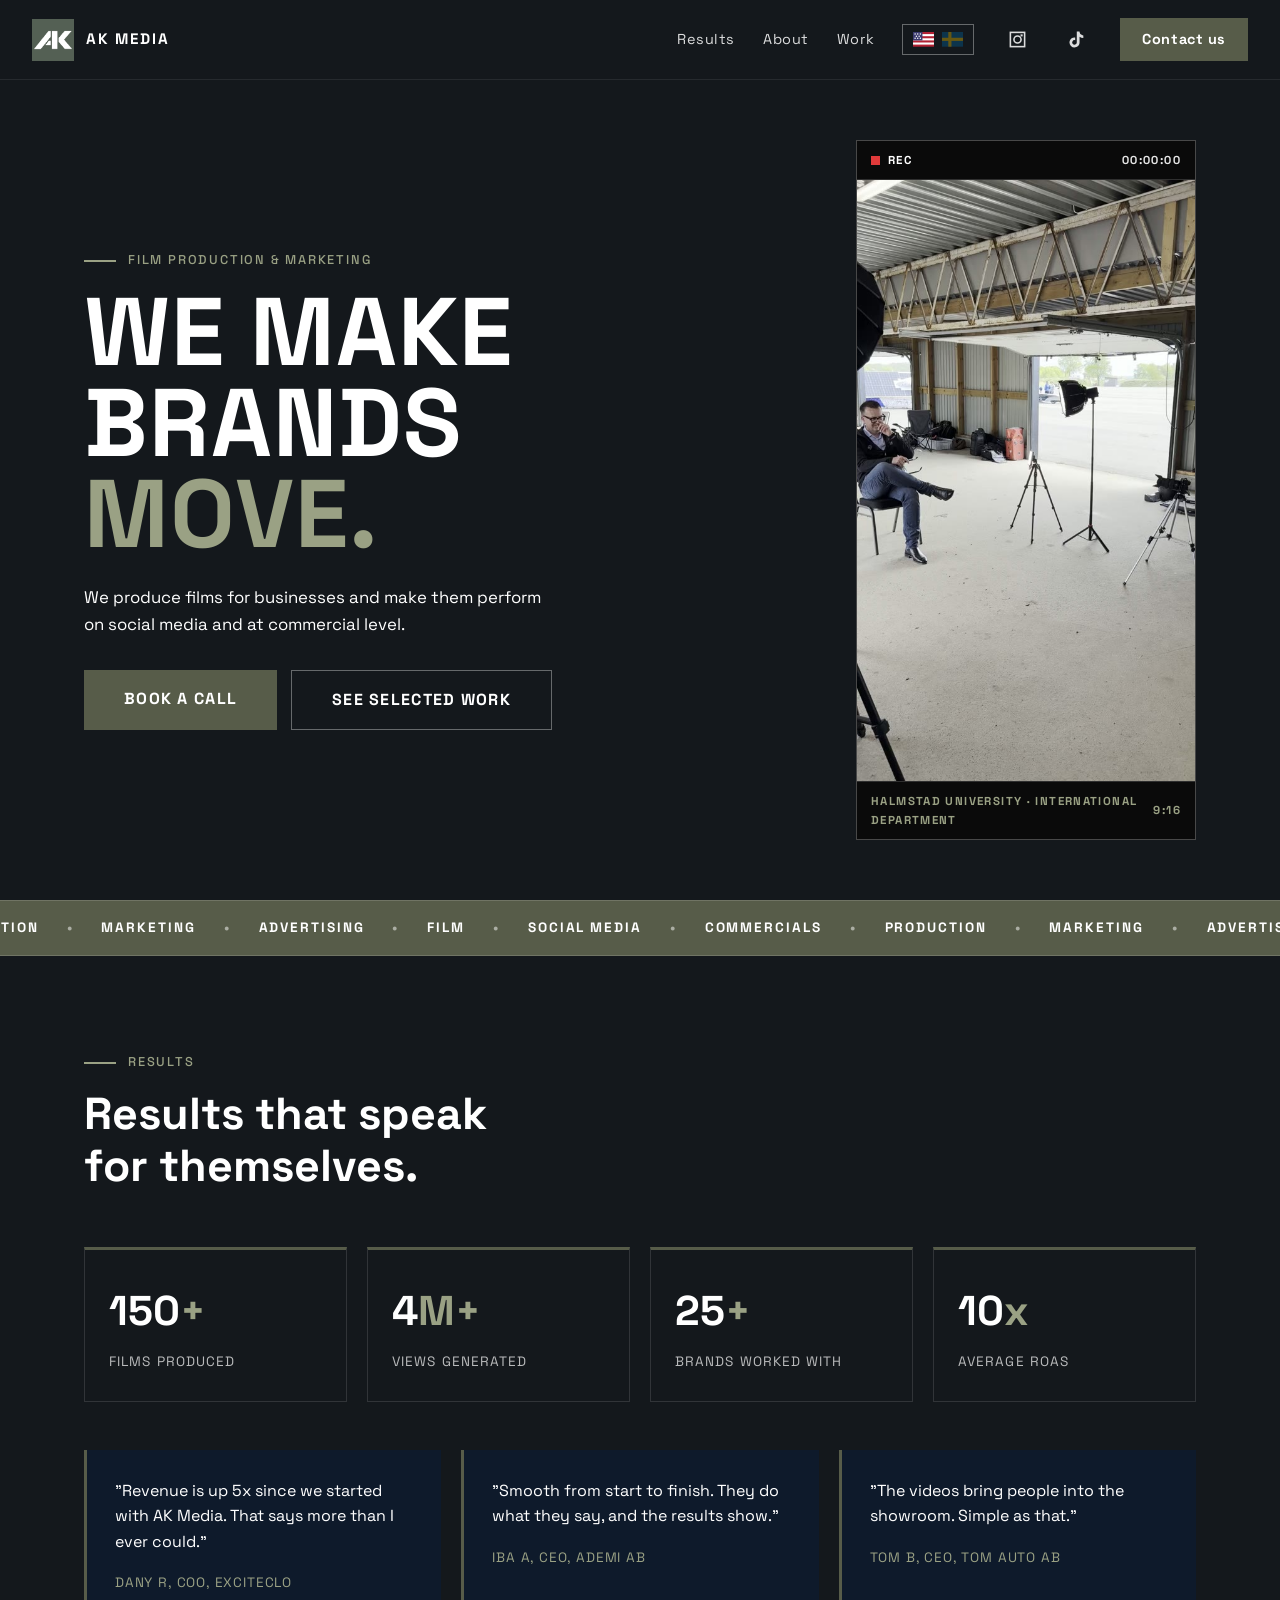
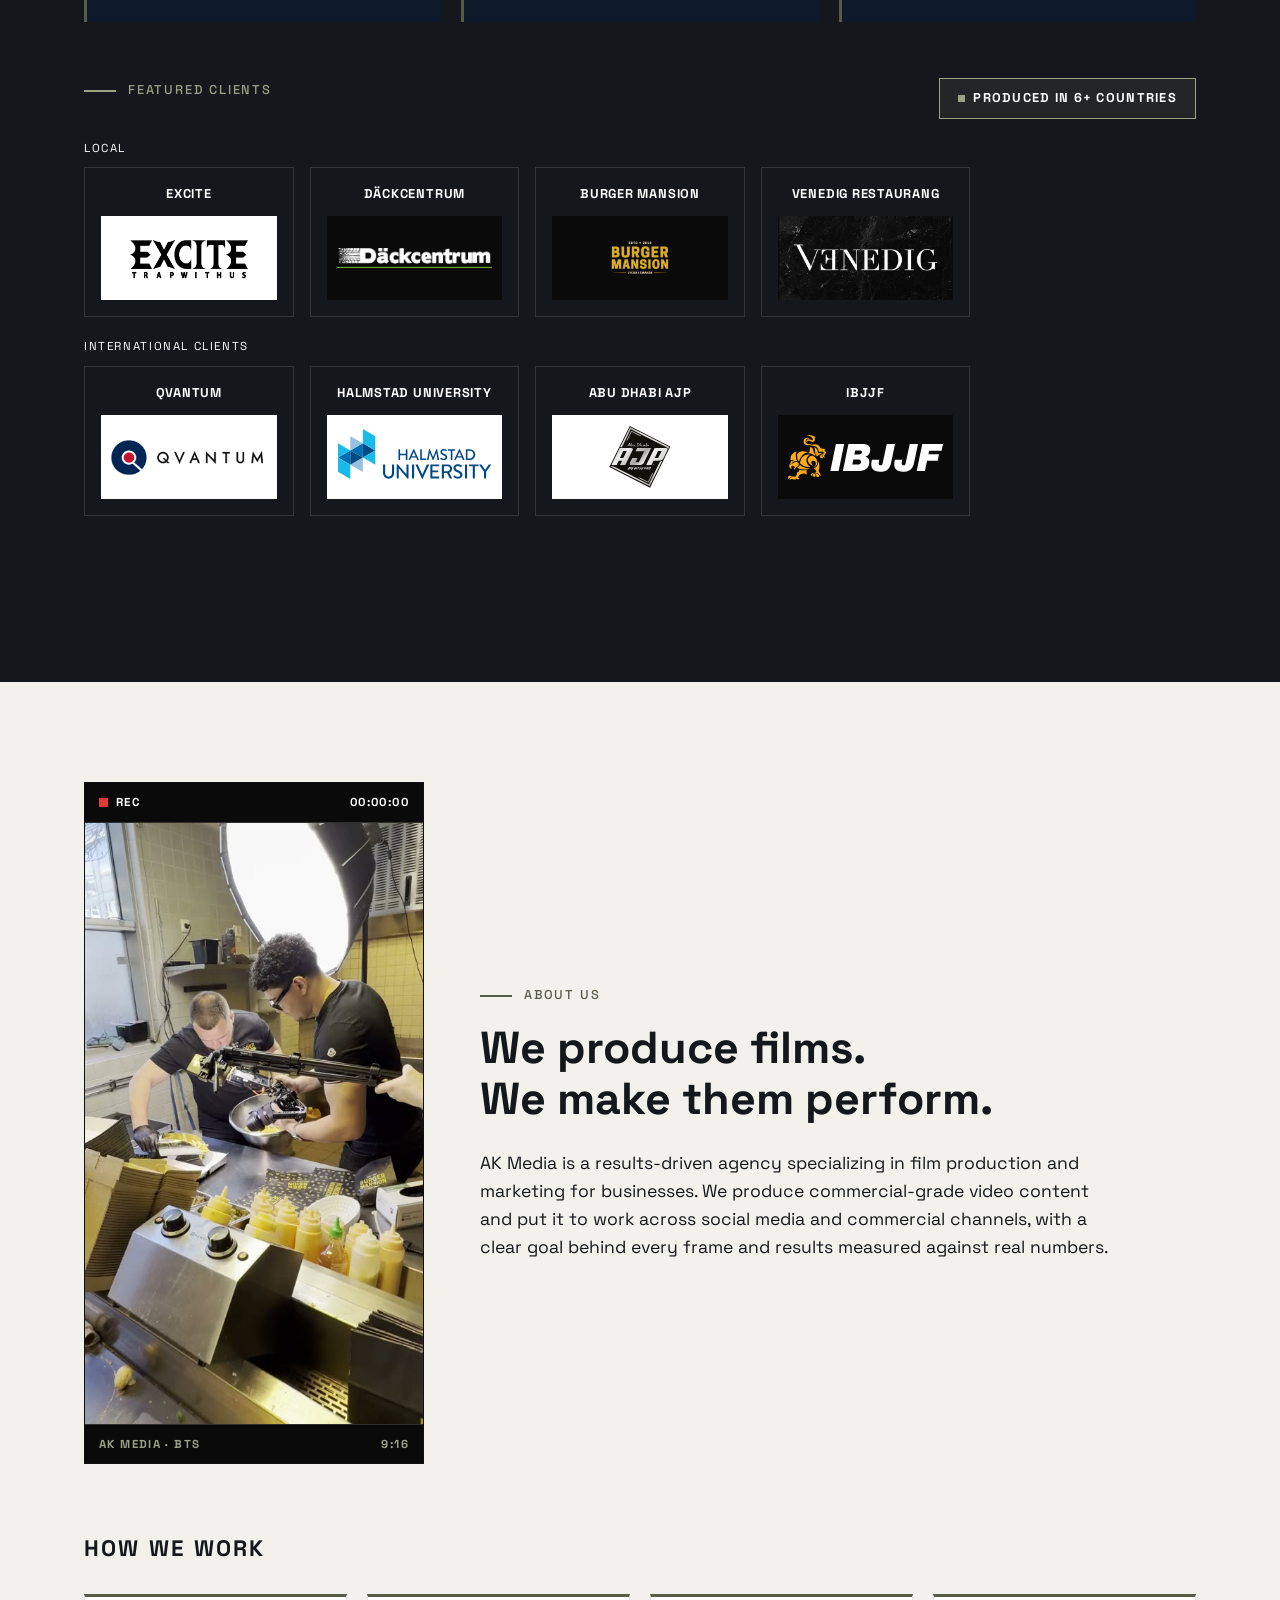
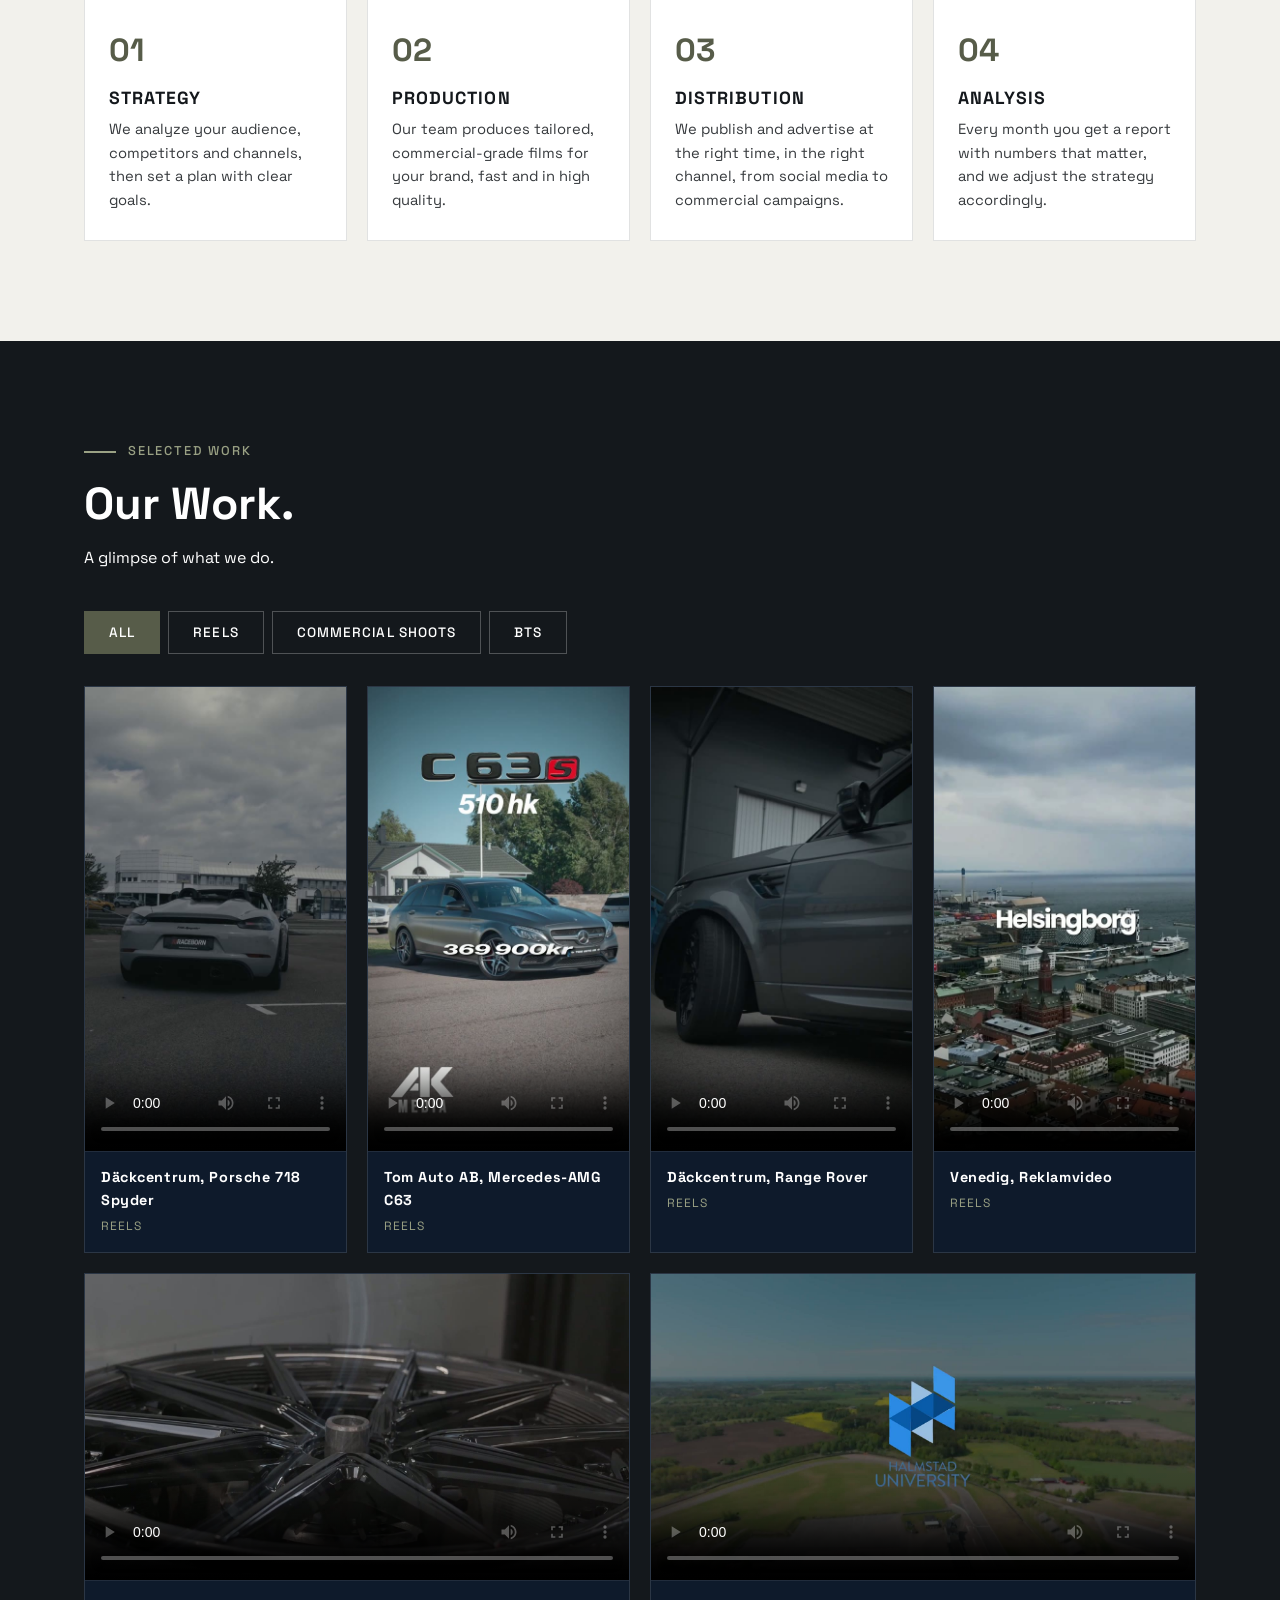
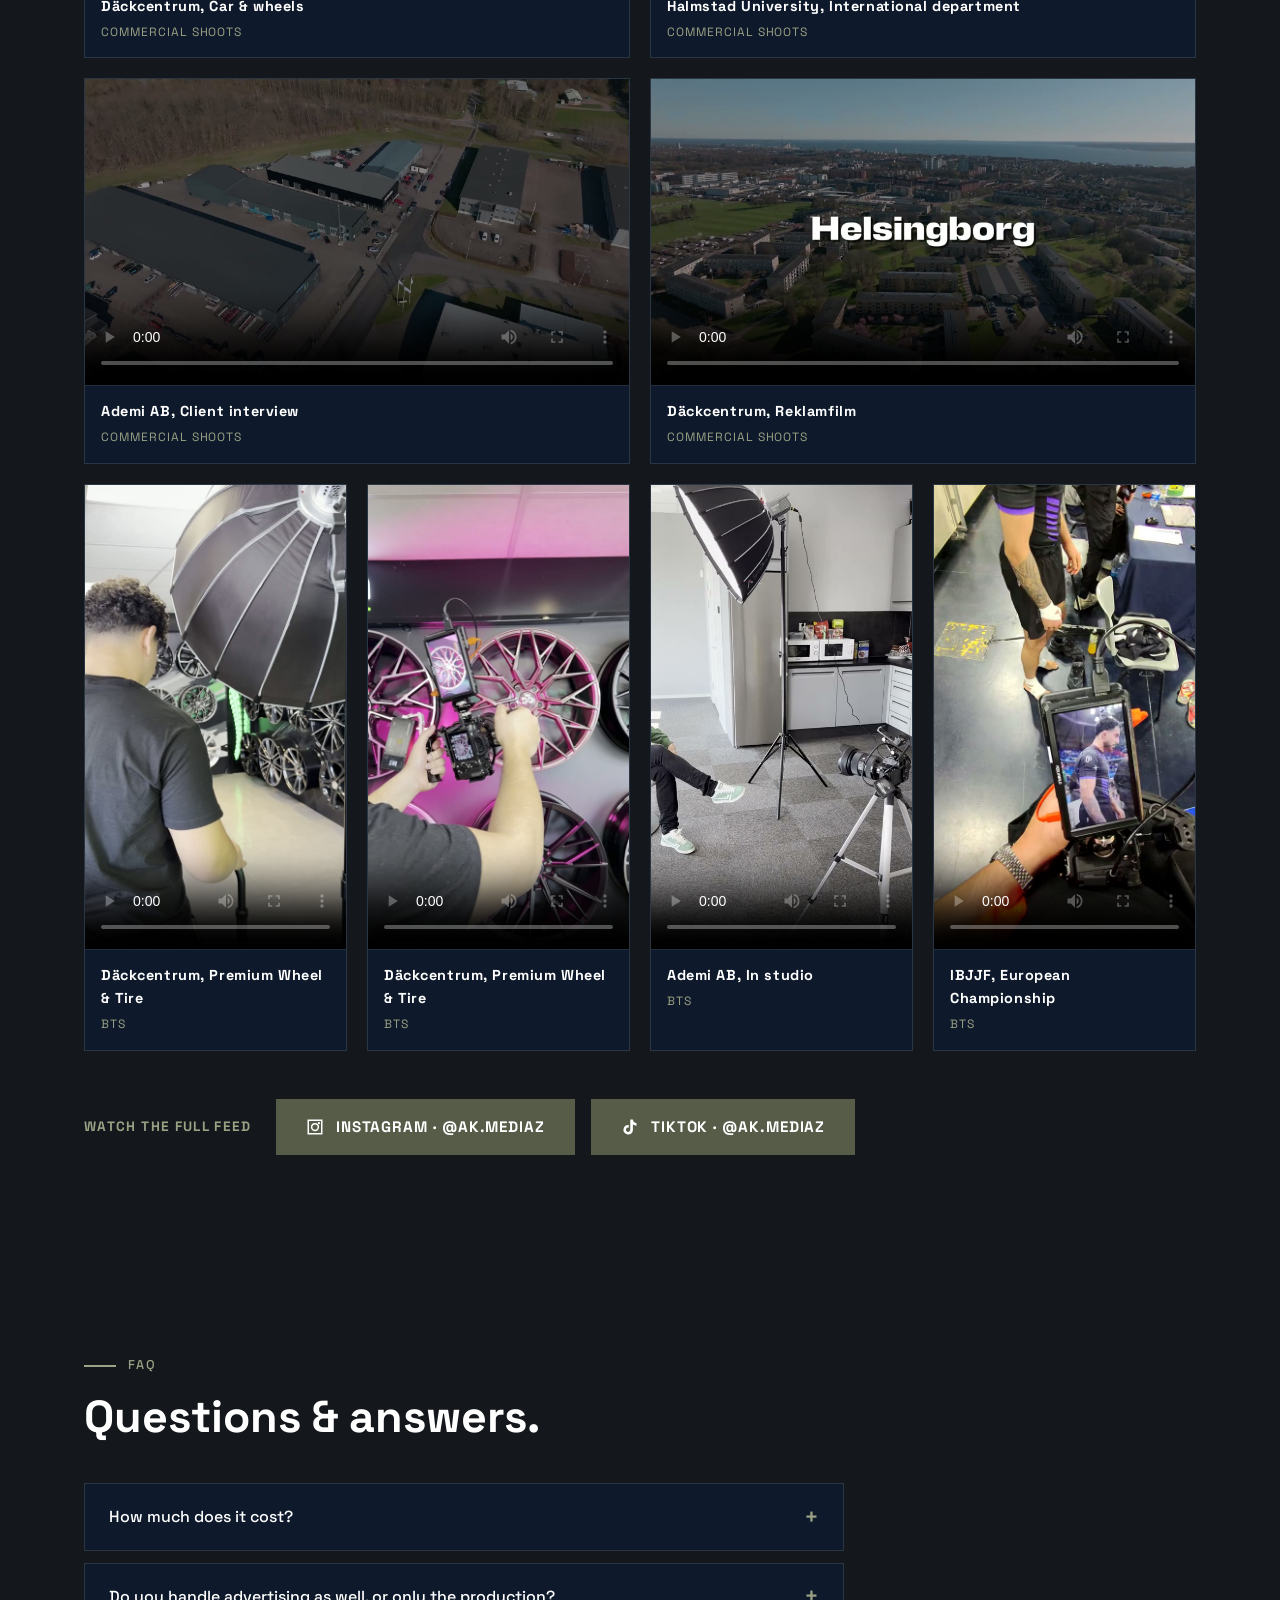
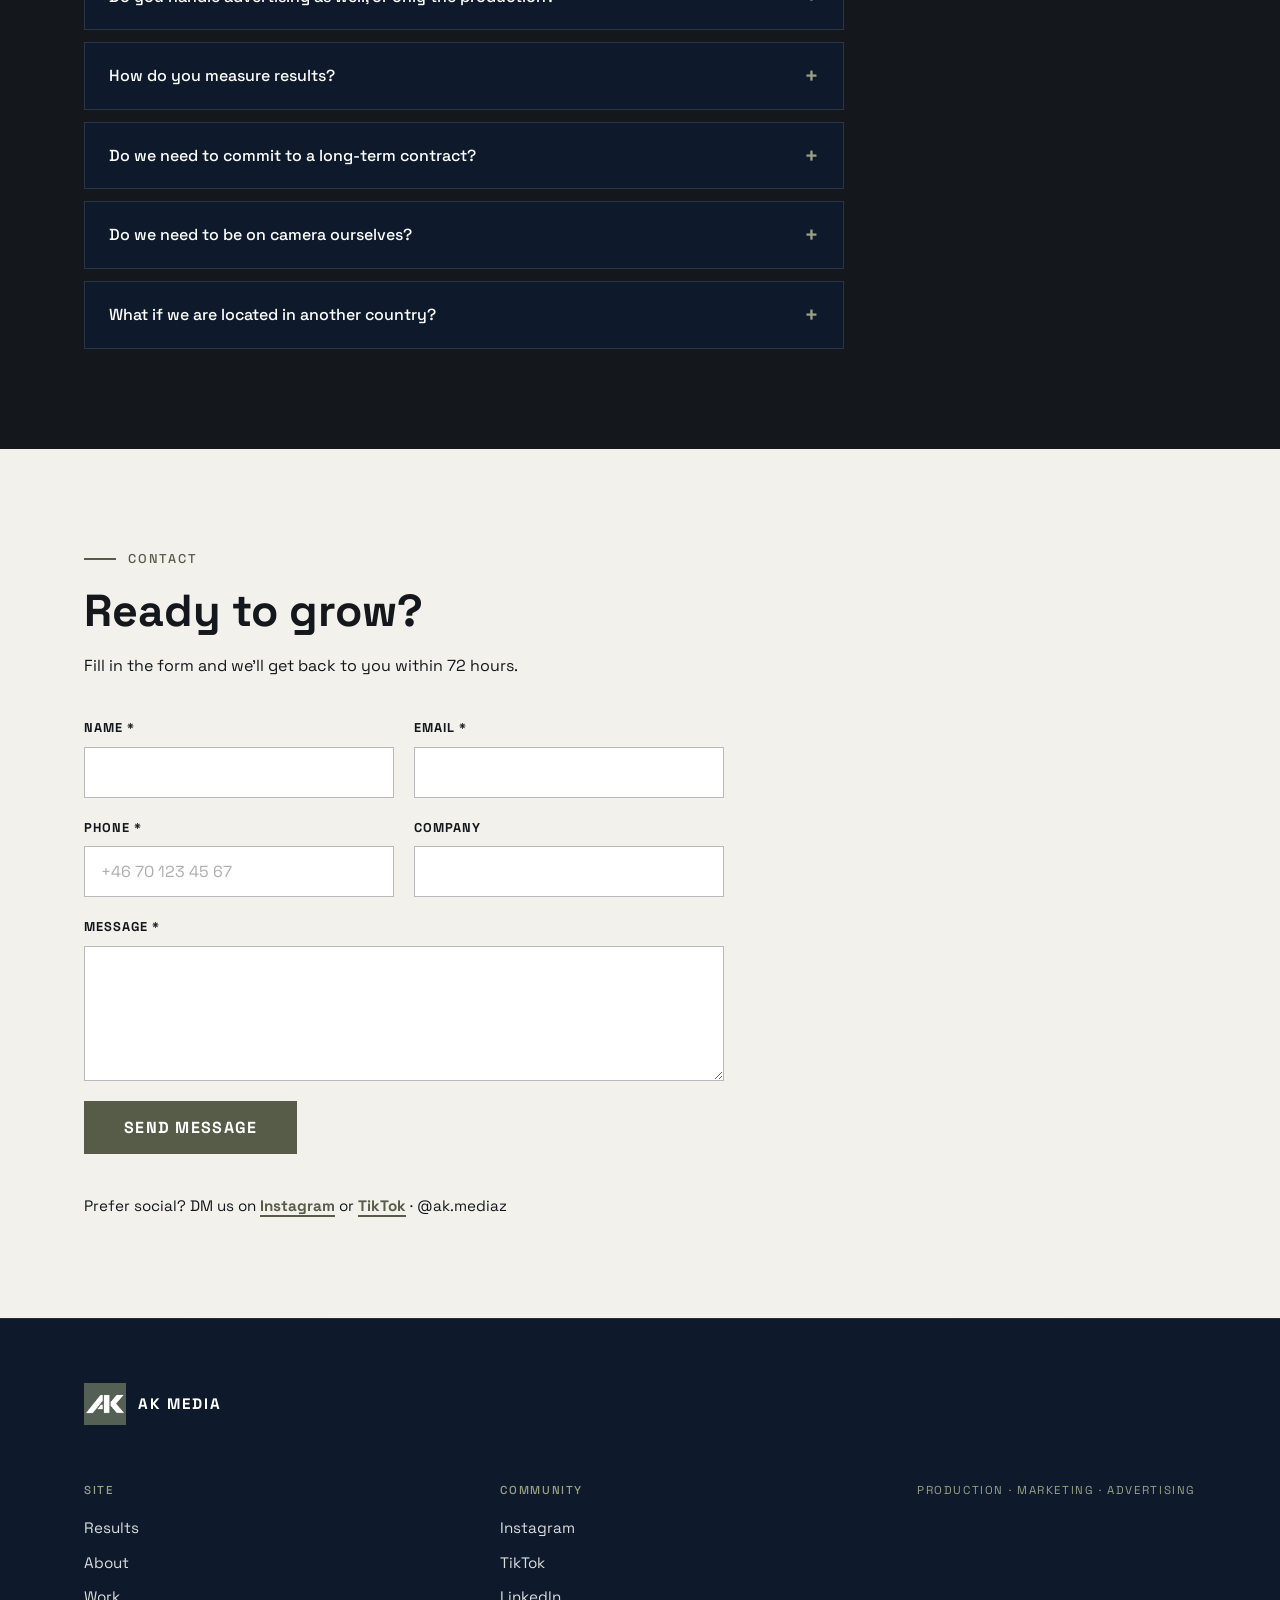
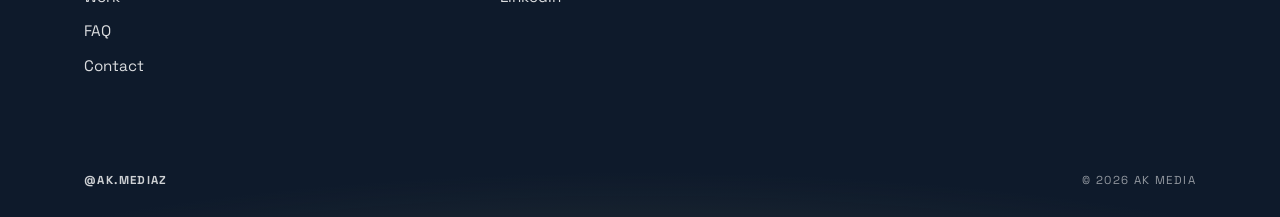
==== index.html @ 4bf75f28 "Flag icons for language toggle, footer FAQ link, force light color-scheme on mobile" ====
<!DOCTYPE html>
<html lang="en">
<head>
  <meta charset="UTF-8">
  <meta name="viewport" content="width=device-width, initial-scale=1.0">
  <meta name="color-scheme" content="only light">
  <title>AK Media | Production, Marketing & Advertising</title>
  <meta name="description" content="AK Media produces commercial-grade films for businesses and markets them across social media and commercial channels. Production. Marketing. Advertising.">
  <meta name="keywords" content="production, marketing, advertising, film production, social media, commercials, brand films, video marketing">
  <meta property="og:title" content="AK Media | Production, Marketing & Advertising">
  <meta property="og:description" content="We produce films for businesses and make them perform on social media and at commercial level.">
  <link rel="icon" type="image/png" href="assets/logo.png">
  <link rel="preconnect" href="https://fonts.googleapis.com">
  <link rel="preconnect" href="https://fonts.gstatic.com" crossorigin>
  <link href="https://fonts.googleapis.com/css2?family=Space+Grotesk:wght@400;500;700&display=swap" rel="stylesheet">
  <link rel="stylesheet" href="styles.css">
</head>
<body>
  <script>
    // Always open on the very top of the page, even if the shared/opened
    // URL carries a #section hash (e.g. from a copied address-bar link).
    // The browser resolves the fragment scroll again once the target
    // element and layout are ready (after load), so we must re-force the
    // scroll then too — stripping the hash early isn't enough on its own.
    (function () {
      var hadHash = !!window.location.hash;
      if (!hadHash) return;
      if ("scrollRestoration" in history) history.scrollRestoration = "manual";
      var toTop = function () { window.scrollTo(0, 0); };
      toTop();
      history.replaceState(null, "", window.location.pathname + window.location.search);
      window.addEventListener("load", function () {
        toTop();
        setTimeout(toTop, 0);
        setTimeout(toTop, 300);
      });
    })();
  </script>

  <!-- ============ HEADER ============ -->
  <header class="site-header">
    <a href="#top" class="brand">
      <img src="assets/logo.png" alt="AK Media logo" class="brand-logo">
      <span class="brand-name">AK&nbsp;MEDIA</span>
    </a>
    <nav class="site-nav">
      <a href="#results" data-i18n="nav.results">Results</a>
      <a href="#about" data-i18n="nav.about">About</a>
      <a href="#work" data-i18n="nav.work">Work</a>
      <!-- One button; the active language's flag is highlighted (markup
           re-rendered by applyLang in script.js) -->
      <button type="button" class="lang-toggle" id="langToggle" aria-label="Byt språk / Switch language"></button>
      <a class="nav-social" href="https://www.instagram.com/ak.mediaz" target="_blank" rel="noopener" aria-label="AK Media on Instagram">
        <svg viewBox="0 0 24 24" width="19" height="19" fill="none" stroke="currentColor" stroke-width="2">
          <rect x="3" y="3" width="18" height="18"/>
          <circle cx="12" cy="12" r="4.5"/>
          <line x1="17.2" y1="6.8" x2="17.2" y2="6.8" stroke-linecap="square" stroke-width="2.6"/>
        </svg>
      </a>
      <a class="nav-social" href="https://www.tiktok.com/@ak.mediaz" target="_blank" rel="noopener" aria-label="AK Media on TikTok">
        <svg viewBox="0 0 24 24" width="19" height="19" fill="currentColor">
          <path d="M19.59 6.69a4.83 4.83 0 0 1-3.77-4.25V2h-3.45v13.67a2.89 2.89 0 0 1-5.2 1.74 2.89 2.89 0 0 1 2.31-4.64 2.93 2.93 0 0 1 .88.13V9.4a6.84 6.84 0 0 0-1-.05A6.33 6.33 0 0 0 5 20.1a6.34 6.34 0 0 0 10.86-4.43v-7a8.16 8.16 0 0 0 4.77 1.52v-3.4a4.85 4.85 0 0 1-1-.1z"/>
        </svg>
      </a>
      <a href="#contact" class="nav-cta" data-i18n="nav.contact">Contact us</a>
    </nav>
  </header>

  <!-- ============ HERO: REEL-FIRST SPLIT ============
       Left: statement typography. Right: the reel — a framed 9:16
       video that scrubs with scroll; the timecode follows playback. -->
  <section class="hero-split">
    <div class="container hero-grid">
      <div class="hero-copy">
        <p class="eyebrow reveal" data-i18n="hero.eyebrow">Film production &amp; marketing</p>
        <h1 class="reveal" data-i18n="hero.title">We make<br>brands<br><span class="accent">move.</span></h1>
        <p class="hero-sub reveal" data-i18n="hero.sub">We produce films for businesses and make them perform on social media and at commercial level.</p>
        <div class="hero-actions reveal">
          <a href="#contact" class="btn btn-green" data-i18n="hero.cta1">Book a call</a>
          <a href="#work" class="btn btn-ghost" data-i18n="hero.cta2">See selected work</a>
        </div>
      </div>

      <div class="reel reveal">
        <div class="reel-bar"><span class="rec"><span class="rec-dot"></span>REC</span><span id="reelTime">00:00:00</span></div>
        <video id="reelVideo" src="assets/videos/onset-interview.mp4" poster="assets/videos/onset-interview.jpg" muted playsinline preload="auto" autoplay loop></video>
        <div class="reel-bar reel-bar-bottom"><span>Halmstad University · International department</span><span>9:16</span></div>
      </div>
    </div>
  </section>

  <!-- ============ KEYWORD MARQUEE (script.js clones the sequence to fill any screen width) ============ -->
  <div class="marquee" aria-hidden="true">
    <div class="marquee-track">
      <div class="marquee-seq">
        <span>Production</span><span class="dot">•</span>
        <span>Marketing</span><span class="dot">•</span>
        <span>Advertising</span><span class="dot">•</span>
        <span>Film</span><span class="dot">•</span>
        <span>Social Media</span><span class="dot">•</span>
        <span>Commercials</span><span class="dot">•</span>
      </div>
      <div class="marquee-seq">
        <span>Production</span><span class="dot">•</span>
        <span>Marketing</span><span class="dot">•</span>
        <span>Advertising</span><span class="dot">•</span>
        <span>Film</span><span class="dot">•</span>
        <span>Social Media</span><span class="dot">•</span>
        <span>Commercials</span><span class="dot">•</span>
      </div>
    </div>
  </div>

  <!-- ============ 1. RESULTS: STATS, REVIEWS & CLIENTS ============ -->
  <section id="results" class="hero">
    <div class="container">
      <p class="eyebrow reveal" data-i18n="results.eyebrow">Results</p>
      <h2 class="reveal" data-i18n="results.title">Results that speak<br>for themselves.</h2>

      <!-- NOTE: update with real figures as they grow (see README) -->
      <div class="stats-grid">
        <div class="stat-block reveal">
          <span class="stat-number" data-count="150">0</span><span class="stat-suffix">+</span>
          <p class="stat-label" data-i18n="stats.films">Films produced</p>
        </div>
        <div class="stat-block reveal">
          <span class="stat-number" data-count="4">0</span><span class="stat-suffix">M+</span>
          <p class="stat-label" data-i18n="stats.views">Views generated</p>
        </div>
        <div class="stat-block reveal">
          <span class="stat-number" data-count="25">0</span><span class="stat-suffix">+</span>
          <p class="stat-label" data-i18n="stats.brands">Brands worked with</p>
        </div>
        <div class="stat-block reveal">
          <span class="stat-number" data-count="10">0</span><span class="stat-suffix">x</span>
          <p class="stat-label" data-i18n="stats.roas">Average ROAS</p>
        </div>
      </div>

      <div class="reviews-grid">
        <blockquote class="review-card reveal">
          <p data-i18n="r1.text">"Revenue is up 5x since we started with AK Media. That says more than I ever could."</p>
          <footer data-i18n="r1.author">Dany R, COO, Exciteclo</footer>
        </blockquote>
        <blockquote class="review-card reveal">
          <p data-i18n="r2.text">"Smooth from start to finish. They do what they say, and the results show."</p>
          <footer data-i18n="r2.author">Iba A, CEO, Ademi AB</footer>
        </blockquote>
        <blockquote class="review-card reveal">
          <p data-i18n="r3.text">"The videos bring people into the showroom. Simple as that."</p>
          <footer data-i18n="r3.author">Tom B, CEO, TOM AUTO AB</footer>
        </blockquote>
      </div>

      <div class="clients">
        <div class="clients-head">
          <p class="eyebrow reveal" data-i18n="clients.eyebrow">Featured Clients</p>
          <!-- Placeholder count — update with the real number of countries -->
          <p class="clients-countries reveal" data-i18n="clients.countries">Produced in 6+ countries</p>
        </div>

        <p class="clients-row-label reveal" data-i18n="clients.local">Local</p>
        <div class="clients-grid">
          <!-- Logo files: assets/clients/<name> — .light class = white logo background -->
          <a class="client-card reveal light" href="https://exciteclo.com/" target="_blank" rel="noopener">
            <span class="client-name">Excite</span>
            <img class="client-logo-img" src="assets/clients/excite.png" alt="Excite logo" loading="lazy">
          </a>
          <a class="client-card reveal" href="https://dc.se/" target="_blank" rel="noopener">
            <span class="client-name">Däckcentrum</span>
            <img class="client-logo-img" src="assets/clients/dackcentrum.png" alt="Däckcentrum logo" loading="lazy">
          </a>
          <a class="client-card reveal" href="https://burgermansion.se/" target="_blank" rel="noopener">
            <span class="client-name">Burger Mansion</span>
            <img class="client-logo-img" src="assets/clients/burgermansion.png" alt="Burger Mansion logo" loading="lazy">
          </a>
          <a class="client-card reveal" href="https://www.restaurangvenedig.se/" target="_blank" rel="noopener">
            <span class="client-name">Venedig Restaurang</span>
            <img class="client-logo-img zoom" src="assets/clients/venedig.webp" alt="Venedig Restaurang logo" loading="lazy">
          </a>
        </div>

        <p class="clients-row-label reveal" data-i18n="clients.intl">International Clients</p>
        <div class="clients-grid">
          <a class="client-card reveal light" href="https://www.qvantum.com/sv/" target="_blank" rel="noopener">
            <span class="client-name">Qvantum</span>
            <img class="client-logo-img" src="assets/clients/qvantum.png" alt="Qvantum logo" loading="lazy">
          </a>
          <a class="client-card reveal light" href="https://www.hh.se/english.html" target="_blank" rel="noopener">
            <span class="client-name">Halmstad University</span>
            <img class="client-logo-img raise" src="assets/clients/hh-en.svg" alt="Halmstad University logo" loading="lazy">
          </a>
          <a class="client-card reveal light" href="https://ajptour.com/en" target="_blank" rel="noopener">
            <span class="client-name">Abu Dhabi AJP</span>
            <img class="client-logo-img" src="assets/clients/ajp.svg" alt="Abu Dhabi AJP logo" loading="lazy">
          </a>
          <a class="client-card reveal" href="https://ibjjf.com/" target="_blank" rel="noopener">
            <span class="client-name">IBJJF</span>
            <img class="client-logo-img" src="assets/clients/ibjjf.svg" alt="IBJJF logo" loading="lazy">
          </a>
        </div>
      </div>
    </div>
  </section>

  <!-- ============ 2. ABOUT & HOW WE WORK ============ -->
  <section id="about" class="about">
    <div class="container">
      <div class="about-grid">
        <div class="reel reel-about reveal">
          <div class="reel-bar"><span class="rec"><span class="rec-dot"></span>REC</span><span id="aboutReelTime">00:00:00</span></div>
          <video id="aboutReelVideo" src="assets/about-reel.mp4" poster="assets/about-reel.jpg" muted playsinline preload="auto" autoplay loop></video>
          <div class="reel-bar reel-bar-bottom"><span>AK Media · BTS</span><span>9:16</span></div>
        </div>
        <div class="about-copy">
          <p class="eyebrow reveal" data-i18n="about.eyebrow">About us</p>
          <h2 class="reveal" data-i18n="about.title">We produce films.<br>We make them perform.</h2>
          <p class="about-text reveal" data-i18n="about.text">
            AK Media is a results-driven agency specializing in film production and marketing
            for businesses. We produce commercial-grade video content and put it to work
            across social media and commercial channels, with a clear goal behind every frame
            and results measured against real numbers.
          </p>
        </div>
      </div>

      <h3 class="process-heading reveal" data-i18n="about.how">How we work</h3>
      <div class="process-grid">
        <div class="process-step reveal">
          <span class="step-number">01</span>
          <h4 data-i18n="step1.t">Strategy</h4>
          <p data-i18n="step1.p">We analyze your audience, competitors and channels, then set a plan with clear goals.</p>
        </div>
        <div class="process-step reveal">
          <span class="step-number">02</span>
          <h4 data-i18n="step2.t">Production</h4>
          <p data-i18n="step2.p">Our team produces tailored, commercial-grade films for your brand, fast and in high quality.</p>
        </div>
        <div class="process-step reveal">
          <span class="step-number">03</span>
          <h4 data-i18n="step3.t">Distribution</h4>
          <p data-i18n="step3.p">We publish and advertise at the right time, in the right channel, from social media to commercial campaigns.</p>
        </div>
        <div class="process-step reveal">
          <span class="step-number">04</span>
          <h4 data-i18n="step4.t">Analysis</h4>
          <p data-i18n="step4.p">Every month you get a report with numbers that matter, and we adjust the strategy accordingly.</p>
        </div>
      </div>
    </div>
  </section>

  <!-- ============ 3. PREVIEW: SELECTED WORK ============ -->
  <section id="work" class="preview">
    <div class="container">
      <p class="eyebrow reveal" data-i18n="work.eyebrow">Selected work</p>
      <h2 class="reveal" data-i18n="work.title">Our Work.</h2>
      <p class="preview-sub reveal" data-i18n="work.sub">A glimpse of what we do.</p>

      <div class="tabs reveal" role="tablist">
        <button class="tab active" role="tab" data-category="all" data-i18n="tab.all">All</button>
        <button class="tab" role="tab" data-category="reels" data-i18n="tab.reels">Reels</button>
        <button class="tab" role="tab" data-category="commercial" data-i18n="tab.commercial">Commercial shoots</button>
        <button class="tab" role="tab" data-category="bts" data-i18n="tab.bts">BTS</button>
      </div>

      <div class="video-grid" id="videoGrid">
        <!-- Rendered by script.js — edit the VIDEOS list there -->
      </div>

      <div class="work-socials reveal">
        <p data-i18n="work.feed">Watch the full feed</p>
        <a class="social-btn" href="https://www.instagram.com/ak.mediaz" target="_blank" rel="noopener">
          <svg viewBox="0 0 24 24" width="18" height="18" fill="none" stroke="currentColor" stroke-width="2">
            <rect x="3" y="3" width="18" height="18"/>
            <circle cx="12" cy="12" r="4.5"/>
            <line x1="17.2" y1="6.8" x2="17.2" y2="6.8" stroke-linecap="square" stroke-width="2.6"/>
          </svg>
          Instagram · @ak.mediaz
        </a>
        <a class="social-btn" href="https://www.tiktok.com/@ak.mediaz" target="_blank" rel="noopener">
          <svg viewBox="0 0 24 24" width="18" height="18" fill="currentColor">
            <path d="M19.59 6.69a4.83 4.83 0 0 1-3.77-4.25V2h-3.45v13.67a2.89 2.89 0 0 1-5.2 1.74 2.89 2.89 0 0 1 2.31-4.64 2.93 2.93 0 0 1 .88.13V9.4a6.84 6.84 0 0 0-1-.05A6.33 6.33 0 0 0 5 20.1a6.34 6.34 0 0 0 10.86-4.43v-7a8.16 8.16 0 0 0 4.77 1.52v-3.4a4.85 4.85 0 0 1-1-.1z"/>
          </svg>
          TikTok · @ak.mediaz
        </a>
      </div>
    </div>
  </section>

  <!-- ============ 4. FAQ ============ -->
  <section id="faq" class="faq">
    <div class="container">
      <p class="eyebrow reveal" data-i18n="faq.eyebrow">FAQ</p>
      <h2 class="reveal" data-i18n="faq.title">Questions &amp; answers.</h2>

      <div class="faq-list">
        <details class="faq-item reveal">
          <summary data-i18n="faq1.q">How much does it cost?</summary>
          <p data-i18n="faq1.a">Our pricing is customized based on each client's goals and requirements. Whether you need a single production or a complete marketing solution, we create a package that fits your needs. Reach out to discuss your project and receive a personalized quote.</p>
        </details>
        <details class="faq-item reveal">
          <summary data-i18n="faq2.q">Do you handle advertising as well, or only the production?</summary>
          <p data-i18n="faq2.a">We offer both content production and advertising solutions. Depending on your goals, we can create the content, manage campaigns, optimize performance, and help turn your content into measurable growth.</p>
        </details>
        <details class="faq-item reveal">
          <summary data-i18n="faq3.q">How do you measure results?</summary>
          <p data-i18n="faq3.a">We focus on measurable outcomes based on your goals. This can include metrics such as reach, engagement, leads, conversions, sales, and overall campaign performance. We use data to continuously optimize and improve results.</p>
        </details>
        <details class="faq-item reveal">
          <summary data-i18n="faq4.q">Do we need to commit to a long-term contract?</summary>
          <p data-i18n="faq4.a">No. We offer flexible solutions depending on your needs. Some clients work with us on individual projects, while others choose long-term partnerships to build consistent marketing momentum.</p>
        </details>
        <details class="faq-item reveal">
          <summary data-i18n="faq5.q">Do we need to be on camera ourselves?</summary>
          <p data-i18n="faq5.a">Not necessarily. We can create content around your brand, products, services, team, or customers. If you are comfortable being on camera, we can use that to build a stronger personal connection, but it is not a requirement.</p>
        </details>
        <details class="faq-item reveal">
          <summary data-i18n="faq6.q">What if we are located in another country?</summary>
          <p data-i18n="faq6.a">We work internationally and can travel to you. For long-term collaborations, we create strategic content plans where we produce multiple videos and assets during one production period, giving your brand consistent content to use for months across social media, websites, and advertising.</p>
        </details>
      </div>
    </div>
  </section>

  <!-- ============ 5. CONTACT FORM ============ -->
  <section id="contact" class="contact">
    <div class="container">
      <p class="eyebrow reveal" data-i18n="contact.eyebrow">Contact</p>
      <h2 class="reveal" data-i18n="contact.title">Ready to grow?</h2>
      <p class="contact-sub reveal" data-i18n="contact.sub">Fill in the form and we'll get back to you within 72 hours.</p>

      <form id="contactForm" class="reveal" action="https://formsubmit.co/akram.hameed8@icloud.com" method="POST" novalidate>
        <input type="hidden" name="_subject" value="New inquiry: AK Media website">
        <input type="hidden" name="_cc" value="info@akmediaz.com">
        <input type="hidden" name="_template" value="table">
        <input type="hidden" name="_captcha" value="false">
        <input type="text" name="_honey" tabindex="-1" autocomplete="off" style="display:none" aria-hidden="true">
        <div class="form-row">
          <div class="form-field">
            <label for="name" data-i18n="f.name">Name *</label>
            <input type="text" id="name" name="name" required autocomplete="name">
            <span class="field-error" data-for="name" data-i18n="e.name">Please enter your name.</span>
          </div>
          <div class="form-field">
            <label for="email" data-i18n="f.email">Email *</label>
            <input type="email" id="email" name="email" required autocomplete="email">
            <span class="field-error" data-for="email" data-i18n="e.email">Please enter a valid email address.</span>
          </div>
        </div>
        <div class="form-row">
          <div class="form-field">
            <label for="phone" data-i18n="f.phone">Phone *</label>
            <input type="tel" id="phone" name="phone" required autocomplete="tel" inputmode="tel" maxlength="20" placeholder="+46 70 123 45 67">
            <span class="field-error" data-for="phone" data-i18n="e.phone">Please enter a valid phone number (7–15 digits).</span>
          </div>
          <div class="form-field">
            <label for="company" data-i18n="f.company">Company</label>
            <input type="text" id="company" name="company" autocomplete="organization">
          </div>
        </div>
        <div class="form-field">
          <label for="message" data-i18n="f.message">Message *</label>
          <textarea id="message" name="message" rows="5" required></textarea>
          <span class="field-error" data-for="message" data-i18n="e.message">Please write a message.</span>
        </div>
        <button type="submit" class="btn btn-green" data-i18n="f.send">Send message</button>
        <p class="form-success" id="formSuccess" hidden data-i18n="f.success">Thank you! We'll get back to you within 72 hours.</p>
        <p class="form-error" id="formError" hidden data-i18n="f.error">Something went wrong. Please try again, or DM us on Instagram instead.</p>
      </form>

      <p class="contact-instagram reveal" data-i18n="contact.social">
        Prefer social? DM us on
        <a href="https://www.instagram.com/ak.mediaz" target="_blank" rel="noopener">Instagram</a>
        or
        <a href="https://www.tiktok.com/@ak.mediaz" target="_blank" rel="noopener">TikTok</a>
        · @ak.mediaz
      </p>
    </div>
  </section>

  <!-- ============ FOOTER (NOA Ignite-inspired layout) ============ -->
  <footer class="site-footer">
    <div class="container">
      <div class="footer-brand">
        <img src="assets/logo.png" alt="AK Media logo" class="brand-logo">
        <span class="brand-name">AK&nbsp;MEDIA</span>
      </div>

      <div class="footer-cols">
        <div class="footer-col">
          <p class="footer-heading" data-i18n="footer.site">Site</p>
          <a href="#results" data-i18n="nav.results">Results</a>
          <a href="#about" data-i18n="nav.about">About</a>
          <a href="#work" data-i18n="nav.work">Work</a>
          <a href="#faq">FAQ</a>
          <a href="#contact" data-i18n="footer.contact">Contact</a>
        </div>
        <div class="footer-col">
          <p class="footer-heading" data-i18n="footer.community">Community</p>
          <a href="https://www.instagram.com/ak.mediaz" target="_blank" rel="noopener">Instagram</a>
          <a href="https://www.tiktok.com/@ak.mediaz" target="_blank" rel="noopener">TikTok</a>
          <a href="https://www.linkedin.com/company/ak-mediaz/" target="_blank" rel="noopener">LinkedIn</a>
        </div>
        <p class="footer-tagline">Production&nbsp;·&nbsp;Marketing&nbsp;·&nbsp;Advertising</p>
      </div>

      <div class="footer-bottom">
        <a href="https://www.instagram.com/ak.mediaz" target="_blank" rel="noopener">@ak.mediaz</a>
        <p class="footer-copy">© 2026 AK Media</p>
      </div>
    </div>
  </footer>

  <script src="script.js"></script>
</body>
</html>
---- styles.css ----
/* ================================================================
   AK Media — global styles
   Rule: sharp corners everywhere. border-radius: 0 on EVERYTHING.
   Colors sampled from the logo.
   ================================================================ */

:root {
  /* "only light" also opts out of Android Chrome's forced auto-darkening,
     which was turning the light sections gray on mobile */
  color-scheme: only light;
  interpolate-size: allow-keywords; /* lets height animate to auto (FAQ) */
  --navy: #14181C;
  --navy-deep: #0E1A2B;
  --green: #575C49;        /* logo green */
  --green-dark: #464A3A;   /* hover */
  --green-light: #9AA184;  /* small accent text on dark backgrounds */
  --white: #FFFFFF;
  --off-white: #F2F1EC;
  --font: "Space Grotesk", system-ui, -apple-system, sans-serif;
}

* {
  margin: 0;
  padding: 0;
  box-sizing: border-box;
  border-radius: 0 !important; /* sharp corners — always */
}

html { scroll-behavior: smooth; }

body {
  font-family: var(--font);
  background: var(--navy);
  color: var(--white);
  line-height: 1.6;
  -webkit-font-smoothing: antialiased;
}

.container {
  max-width: 1160px;
  margin: 0 auto;
  padding: 0 24px;
}

h1, h2, h3, h4 {
  font-weight: 700;
  line-height: 1.15;
}

h1 { font-size: clamp(2.4rem, 6vw, 4.2rem); }
h2 { font-size: clamp(1.8rem, 4vw, 2.8rem); }

.eyebrow {
  text-transform: uppercase; letter-spacing: 0.14em;
  font-size: 0.8rem; font-weight: 500;
  color: var(--green); margin-bottom: 16px;
}

.hero .eyebrow,
.preview .eyebrow { color: var(--green-light); }

.eyebrow::before {
  content: ""; display: inline-block;
  width: 32px; height: 2px; background: currentColor;
  vertical-align: middle; margin-right: 12px;
}

/* ---------------- Buttons ---------------- */
.btn {
  display: inline-block; padding: 16px 40px;
  font-family: var(--font); font-size: 1rem; font-weight: 700;
  text-transform: uppercase; letter-spacing: 0.08em;
  text-decoration: none; border: none; cursor: pointer;
  transition: background 0.2s ease, border-color 0.2s ease, color 0.2s ease;
}

.btn-green { background: var(--green); color: var(--white); }
.btn-green:hover { background: var(--green-dark); }

.btn-ghost {
  background: transparent;
  color: var(--white);
  border: 1px solid rgba(255, 255, 255, 0.35);
}
.btn-ghost:hover { border-color: var(--green-light); color: var(--green-light); }

.hero-actions { display: flex; gap: 14px; flex-wrap: wrap; }

/* ---------------- Header ---------------- */
.site-header {
  display: flex; align-items: center; justify-content: space-between;
  padding: 18px 32px;
  border-bottom: 1px solid rgba(255, 255, 255, 0.08);
  position: sticky; top: 0; background: var(--navy); z-index: 100;
}

.brand {
  display: flex; align-items: center; gap: 12px;
  text-decoration: none; color: var(--white);
}

.brand-logo { width: 42px; height: 42px; }

.brand-name { font-weight: 700; letter-spacing: 0.12em; font-size: 0.95rem; }

.site-nav { display: flex; align-items: center; gap: 28px; }

.site-nav a {
  color: var(--white); text-decoration: none;
  font-size: 0.9rem; letter-spacing: 0.04em; opacity: 0.85;
}

.site-nav a:hover { opacity: 1; }

.nav-social { display: inline-flex; align-items: center; padding: 6px; } /* padding = bigger touch target */
.nav-social:hover { color: var(--green-light); }

.lang-toggle {
  background: none; cursor: pointer; padding: 7px 10px;
  border: 1px solid rgba(255, 255, 255, 0.35);
  display: inline-flex; align-items: center; gap: 8px;
  transition: all 0.2s ease;
}
.lang-toggle:hover { border-color: var(--green-light); }
.lang-toggle .flag { display: inline-flex; opacity: 0.35; transition: opacity 0.2s ease; }
.lang-toggle .flag svg { display: block; width: 21px; height: auto; }
.lang-toggle .flag.active { opacity: 1; }

.nav-cta { background: var(--green); padding: 10px 22px; font-weight: 700; opacity: 1 !important; }
.nav-cta:hover { background: var(--green-dark); }

/* ---------------- 1. Hero: reviews & results ---------------- */
.hero { padding: 96px 0 110px; background: var(--navy); }

.stats-grid {
  display: grid;
  grid-template-columns: repeat(4, 1fr);
  gap: 20px;
  margin: 56px 0 48px;
}

.stat-block {
  border: 1px solid rgba(255, 255, 255, 0.12);
  border-top: 3px solid var(--green);
  padding: 28px 24px;
}

.stat-number, .stat-suffix { font-size: 2.6rem; font-weight: 700; color: var(--white); }
.stat-suffix { color: var(--green-light); }

.stat-label {
  margin-top: 6px; font-size: 0.85rem; opacity: 0.7;
  text-transform: uppercase; letter-spacing: 0.08em;
}

.reviews-grid {
  display: grid;
  grid-template-columns: repeat(3, 1fr);
  gap: 20px;
  margin-bottom: 56px;
}

.review-card {
  background: var(--navy-deep);
  border-left: 3px solid var(--green);
  padding: 28px;
}

.review-card p { font-size: 1rem; margin-bottom: 18px; }

.review-card footer {
  font-size: 0.85rem;
  color: var(--green-light);
  text-transform: uppercase;
  letter-spacing: 0.06em;
}

/* ---------------- Hero: reel-first split ---------------- */
.hero-split {
  background: var(--navy);
  min-height: calc(100vh - 80px);
  display: flex; align-items: center;
  padding: 56px 0;
}

.hero-grid {
  display: grid; grid-template-columns: 1.15fr 0.85fr;
  gap: 48px; align-items: center; width: 100%;
}

.hero-split .eyebrow { color: var(--green-light); }

.hero-split h1 {
  font-size: clamp(3rem, 7.5vw, 6rem);
  line-height: 0.95; text-transform: uppercase; letter-spacing: 0.01em;
}
.hero-split h1 .accent { color: var(--green-light); }

.hero-sub { max-width: 460px; margin: 24px 0 32px; opacity: 0.85; font-size: 1.05rem; }

/* The reel: framed 9:16 video with camera UI */
.reel { justify-self: end; width: min(340px, 100%); border: 1px solid rgba(255, 255, 255, 0.25); background: #0A0A0A; }
.reel video { width: 100%; aspect-ratio: 9 / 16; object-fit: cover; display: block; }

.reel-bar {
  display: flex; justify-content: space-between; align-items: center;
  padding: 10px 14px; color: var(--white);
  font-size: 0.72rem; font-weight: 700;
  text-transform: uppercase; letter-spacing: 0.12em;
  border-bottom: 1px solid rgba(255, 255, 255, 0.15);
}
.reel-bar-bottom { border-bottom: none; border-top: 1px solid rgba(255, 255, 255, 0.15); color: var(--green-light); }

.rec { display: inline-flex; align-items: center; gap: 8px; }
.rec-dot { width: 9px; height: 9px; background: #E03A3A; animation: blink 1.2s steps(1) infinite; }
@keyframes blink { 50% { opacity: 0.15; } }
#reelTime { font-variant-numeric: tabular-nums; opacity: 0.9; }

/* ---------------- Featured clients ---------------- */
.clients { margin-bottom: 56px; }

.clients-head { display: flex; align-items: center; justify-content: space-between; gap: 16px; flex-wrap: wrap; margin-bottom: 4px; }

.clients-countries {
  display: inline-flex; align-items: center; gap: 8px;
  padding: 9px 18px;
  border: 1px solid var(--green-light);
  background: rgba(154, 161, 132, 0.1);
  color: var(--white); font-size: 0.8rem; font-weight: 700;
  text-transform: uppercase; letter-spacing: 0.1em;
}
.clients-countries::before {
  content: ""; width: 7px; height: 7px; background: var(--green-light); flex-shrink: 0;
}

.clients-row-label {
  margin: 20px 0 10px; font-size: 0.72rem; opacity: 0.7;
  text-transform: uppercase; letter-spacing: 0.14em;
}

.clients-grid { display: grid; grid-template-columns: repeat(5, 1fr); gap: 16px; }

.client-card {
  display: flex; flex-direction: column; align-items: center; gap: 12px;
  padding: 16px; border: 1px solid rgba(255, 255, 255, 0.12);
  text-decoration: none; color: var(--white); transition: border-color 0.2s ease;
}
.client-card:hover { border-color: var(--green-light); }

.client-name { font-weight: 700; font-size: 0.8rem; text-align: center; text-transform: uppercase; letter-spacing: 0.06em; }

.client-logo-img { width: 100%; height: 84px; object-fit: contain; background: #0A0A0A; padding: 10px; }
.client-card.light .client-logo-img { background: var(--white); }
/* .zoom: crop into the center of a square logo so the wordmark reads larger */
.client-logo-img.zoom { object-fit: cover; padding: 0; }
/* .raise: this logo file has extra whitespace below the mark, nudge it up */
.client-logo-img.raise { object-position: 50% 20%; }

/* Fallback monogram shown by script.js until the logo file exists */
.client-logo {
  width: 100%; height: 84px; display: flex; align-items: center; justify-content: center;
  background: var(--green); color: var(--white);
  font-weight: 700; font-size: 1.1rem; letter-spacing: 0.08em;
}

/* ---------------- Keyword marquee ---------------- */
.marquee {
  background: var(--green);
  overflow: hidden;
  border-top: 1px solid rgba(255, 255, 255, 0.15);
  border-bottom: 1px solid rgba(255, 255, 255, 0.15);
}

.marquee-track { display: flex; width: max-content; } /* moved by scroll via script.js */

.marquee-seq { display: flex; flex-shrink: 0; }

.marquee-track span {
  display: block; padding: 16px 24px; white-space: nowrap;
  color: var(--white); font-weight: 700; font-size: 0.85rem;
  text-transform: uppercase; letter-spacing: 0.14em;
}

.marquee-track .dot { opacity: 0.5; padding: 16px 4px; }

/* ---------------- 2. About ---------------- */
.about { background: var(--off-white); color: var(--navy); padding: 100px 0; }

.about-grid { display: grid; grid-template-columns: minmax(0, 340px) 1fr; gap: 56px; align-items: center; }
.about .reel { border-color: rgba(20, 24, 28, 0.35); justify-self: start; }

.about-text { max-width: 640px; margin-top: 24px; font-size: 1.1rem; }

.process-heading { margin: 72px 0 32px; font-size: 1.4rem; text-transform: uppercase; letter-spacing: 0.1em; }

.process-grid { display: grid; grid-template-columns: repeat(4, 1fr); gap: 20px; }

.process-step {
  background: var(--white);
  border: 1px solid rgba(20, 24, 28, 0.12);
  border-top: 3px solid var(--green);
  padding: 28px 24px;
}

.step-number { font-size: 2rem; font-weight: 700; color: var(--green); }

.process-step h4 { margin: 12px 0 10px; font-size: 1.1rem; text-transform: uppercase; letter-spacing: 0.06em; }

.process-step p { font-size: 0.92rem; opacity: 0.85; }

/* ---------------- 3. Preview: selected work ---------------- */
.preview { background: var(--navy); padding: 100px 0; }

.preview-sub { margin-top: 16px; opacity: 0.75; max-width: 520px; }

.tabs { display: flex; gap: 8px; margin: 40px 0 32px; flex-wrap: wrap; }

.tab {
  font-family: var(--font); font-size: 0.85rem; font-weight: 500;
  text-transform: uppercase; letter-spacing: 0.08em;
  padding: 12px 24px; background: transparent; color: var(--white);
  border: 1px solid rgba(255, 255, 255, 0.25);
  cursor: pointer; transition: all 0.2s ease;
}

.tab:hover { border-color: var(--green-light); color: var(--green-light); }

.tab.active {
  background: var(--green);
  border-color: var(--green);
  color: var(--white);
}

.video-grid {
  display: grid;
  grid-template-columns: repeat(4, 1fr);
  gap: 20px;
}

.video-card {
  border: 1px solid rgba(255, 255, 255, 0.12);
  background: var(--navy-deep);
  overflow: hidden;
}

.video-card video,
.video-placeholder {
  width: 100%;
  aspect-ratio: 9 / 16;
  display: block;
  object-fit: cover;
  background: var(--navy-deep);
}

/* Landscape clips get a double-width 16:9 card instead of a cropped sliver */
.video-card.wide { grid-column: span 2; }
.video-card.wide video { aspect-ratio: 16 / 9; }

/* Fullscreen: keep the video's own aspect ratio, bars on the sides */
.video-card video:fullscreen { object-fit: contain; background: #000; }
.video-card video:-webkit-full-screen { object-fit: contain; background: #000; }

.video-placeholder {
  display: flex;
  flex-direction: column;
  align-items: center;
  justify-content: center;
  gap: 12px;
  color: rgba(255, 255, 255, 0.4);
  font-size: 0.8rem;
  text-transform: uppercase;
  letter-spacing: 0.1em;
}

.video-placeholder .play-icon {
  width: 48px;
  height: 48px;
  border: 2px solid var(--green-light);
  display: flex;
  align-items: center;
  justify-content: center;
}

.video-placeholder .play-icon::after {
  content: "";
  border-left: 14px solid var(--green-light);
  border-top: 9px solid transparent;
  border-bottom: 9px solid transparent;
  margin-left: 4px;
}

.video-meta {
  padding: 14px 16px;
  border-top: 1px solid rgba(255, 255, 255, 0.08);
}

.video-meta h5 {
  font-size: 0.9rem;
  font-weight: 700;
  letter-spacing: 0.04em;
}

.video-meta span {
  font-size: 0.75rem;
  text-transform: uppercase;
  letter-spacing: 0.08em;
  color: var(--green-light);
}

.work-socials { margin-top: 48px; display: flex; align-items: center; gap: 16px; flex-wrap: wrap; }

.work-socials p {
  font-weight: 700; font-size: 0.85rem;
  text-transform: uppercase; letter-spacing: 0.1em;
  color: var(--green-light); margin-right: 8px;
}

.social-btn {
  display: inline-flex; align-items: center; gap: 12px;
  padding: 16px 30px;
  background: var(--green);
  color: var(--white); text-decoration: none;
  font-weight: 700; font-size: 0.95rem; letter-spacing: 0.06em;
  text-transform: uppercase;
  transition: background 0.2s ease;
}

.social-btn:hover { background: var(--green-dark); }
.social-btn svg { flex-shrink: 0; }

/* ---------------- 4. Contact ---------------- */
/* ---------------- 4. FAQ ---------------- */
.faq { background: var(--navy); padding: 100px 0; }
.faq .eyebrow { color: var(--green-light); }

.faq-list { margin-top: 40px; max-width: 760px; display: grid; gap: 12px; }

.faq-item {
  background: var(--navy-deep);
  border: 1px solid rgba(255, 255, 255, 0.12);
}

.faq-item summary {
  list-style: none;
  cursor: pointer;
  display: flex; align-items: center; justify-content: space-between; gap: 16px;
  padding: 20px 24px;
  font-weight: 500;
  transition: color 0.2s ease;
}

.faq-item summary::-webkit-details-marker { display: none; }

/* +/× indicator lives in a pseudo-element so the i18n innerHTML swap
   on <summary> can't wipe it out; the + rotates 45° into a × on open */
.faq-item summary::after {
  content: "+";
  font-size: 1.5rem; font-weight: 500; line-height: 1;
  color: var(--green-light);
  flex-shrink: 0;
  transition: transform 0.25s ease;
}

.faq-item[open] summary::after { transform: rotate(45deg); }

.faq-item summary:hover { color: var(--green-light); }

.faq-item p { padding: 0 24px 22px; opacity: 0.85; font-size: 0.95rem; max-width: 660px; }

.faq-item[open] p { animation: faq-reveal 0.32s ease both; }

@keyframes faq-reveal {
  from { opacity: 0; transform: translateY(-8px); }
  to   { opacity: 0.85; transform: translateY(0); }
}

/* Smooth height animation where ::details-content is supported
   (other browsers simply snap open — the fade above still runs) */
.faq-item::details-content {
  height: 0;
  overflow: clip;
  transition: height 0.3s ease, content-visibility 0.3s allow-discrete;
}

.faq-item[open]::details-content { height: auto; }

/* ---------------- 5. Contact ---------------- */
.contact {
  background: var(--off-white);
  color: var(--navy);
  padding: 100px 0;
}

.contact-sub { margin: 16px 0 40px; opacity: 0.8; }
#contactForm { max-width: 640px; }

.form-row { display: grid; grid-template-columns: 1fr 1fr; gap: 20px; }

.form-field { margin-bottom: 20px; display: flex; flex-direction: column; }

.form-field label {
  font-size: 0.8rem; font-weight: 700; margin-bottom: 8px;
  text-transform: uppercase; letter-spacing: 0.08em;
}

.form-field input,
.form-field textarea {
  font-family: var(--font);
  font-size: 1rem;
  padding: 14px 16px;
  border: 1px solid rgba(20, 24, 28, 0.3);
  background: var(--white);
  color: var(--navy);
  resize: vertical;
}

.form-field input::placeholder { color: rgba(20, 24, 28, 0.35); }

.form-field input:focus,
.form-field textarea:focus {
  outline: 2px solid var(--green);
  outline-offset: 0;
  border-color: var(--green);
}

.field-error { display: none; color: #A03030; font-size: 0.8rem; margin-top: 6px; }

.form-field.invalid .field-error { display: block; }
.form-field.invalid input,
.form-field.invalid textarea { border-color: #A03030; }

.form-success, .form-error { margin-top: 20px; padding: 16px 20px; color: var(--white); font-weight: 700; }
.form-success { background: var(--green); }
.form-error { background: #A03030; }

.contact-instagram { margin-top: 40px; font-size: 0.95rem; }

.contact-instagram a {
  color: var(--green);
  font-weight: 700;
  text-decoration: none;
  border-bottom: 2px solid var(--green);
}
.contact-instagram a:hover { color: var(--green-dark); border-color: var(--green-dark); }

/* ---------------- Footer (NOA-style: brand top, link columns, bottom bar) ---------------- */
.site-footer {
  background:
    radial-gradient(130% 90% at 50% 145%, rgba(87, 92, 73, 0.65), transparent 60%),
    var(--navy-deep);
  border-top: 1px solid rgba(255, 255, 255, 0.08);
  padding: 64px 0 28px;
}

.footer-brand { display: flex; align-items: center; gap: 12px; margin-bottom: 56px; }

.footer-cols {
  display: grid; grid-template-columns: 1fr 1fr auto;
  gap: 32px; margin-bottom: 88px;
}

.footer-heading {
  font-size: 0.72rem; font-weight: 500; color: var(--green-light);
  text-transform: uppercase; letter-spacing: 0.14em; margin-bottom: 12px;
}

.footer-col a {
  display: block; width: fit-content; padding: 5px 0;
  color: var(--white); text-decoration: none; font-size: 0.95rem; opacity: 0.85;
}
.footer-col a:hover { opacity: 1; color: var(--green-light); }

.footer-tagline {
  justify-self: end; font-size: 0.72rem; color: var(--green-light);
  text-transform: uppercase; letter-spacing: 0.14em;
}

.footer-bottom { display: flex; align-items: center; justify-content: space-between; gap: 16px; flex-wrap: wrap; }

.footer-bottom a {
  color: var(--white); text-decoration: none; opacity: 0.8;
  font-size: 0.72rem; font-weight: 700; text-transform: uppercase; letter-spacing: 0.12em;
}
.footer-bottom a:hover { opacity: 1; color: var(--green-light); }

.footer-copy { font-size: 0.72rem; text-transform: uppercase; letter-spacing: 0.12em; opacity: 0.55; }

/* ---------------- Scroll reveal animations ---------------- */
.reveal {
  opacity: 0;
  transform: translateY(26px);
  transition: opacity 0.65s ease var(--d, 0s), transform 0.65s ease var(--d, 0s);
}

.reveal.in {
  opacity: 1;
  transform: translateY(0);
}

/* Stagger grid children */
.stats-grid > :nth-child(2), .process-grid > :nth-child(2), .clients-grid > :nth-child(2) { --d: 0.08s; }
.stats-grid > :nth-child(3), .process-grid > :nth-child(3), .clients-grid > :nth-child(3) { --d: 0.16s; }
.stats-grid > :nth-child(4), .process-grid > :nth-child(4), .clients-grid > :nth-child(4) { --d: 0.24s; }
.clients-grid > :nth-child(5) { --d: 0.32s; }
.reviews-grid > :nth-child(2) { --d: 0.1s; }
.reviews-grid > :nth-child(3) { --d: 0.2s; }

@media (prefers-reduced-motion: reduce) {
  html { scroll-behavior: auto; }
  .reveal { opacity: 1; transform: none; transition: none; }
  .rec-dot { animation: none; }
  .faq-item[open] p { animation: none; }
  .faq-item summary::after { transition: none; }
  .faq-item::details-content { transition: none; }
}

/* ---------------- Responsive ---------------- */
@media (max-width: 900px) {
  .stats-grid { grid-template-columns: repeat(2, 1fr); }
  .reviews-grid { grid-template-columns: 1fr; }
  .process-grid { grid-template-columns: repeat(2, 1fr); }
  .video-grid { grid-template-columns: repeat(2, 1fr); }
  .clients-grid { grid-template-columns: repeat(2, 1fr); }
  .site-nav { gap: 16px; }
  .site-nav a:not(.nav-cta):not(.nav-social) { display: none; }
  .hero-grid { grid-template-columns: 1fr; gap: 40px; }
  .reel { justify-self: center; }
  .about-grid { grid-template-columns: 1fr; gap: 40px; }
  .about .reel { justify-self: center; }
}

@media (max-width: 560px) {
  /* Header: fits a 360px screen with breathing room —
     the logo alone carries the brand, so the name text goes */
  .site-header { padding: 10px 14px; }
  .brand-name { display: none; }
  .brand-logo { width: 36px; height: 36px; }
  .site-nav { gap: 15px; }
  .lang-toggle { padding: 6px 9px; }
  .nav-cta { padding: 9px 14px; font-size: 0.78rem; }

  .container { padding: 0 18px; }
  .hero { padding: 52px 0 60px; }
  .about, .preview, .faq, .contact { padding: 60px 0; }
  .faq-item summary { padding: 16px 18px; }
  .faq-item p { padding: 0 18px 18px; }
  .hero-split { min-height: 0; padding: 44px 0 56px; }
  .reel { width: min(280px, 100%); }

  /* Stats: compact 2x2 grid instead of a tall stack */
  .stats-grid { gap: 12px; margin: 40px 0 36px; }
  .stat-block { padding: 18px 16px; }
  .stat-number, .stat-suffix { font-size: 1.9rem; }
  .stat-label { font-size: 0.72rem; }

  .reviews-grid { gap: 14px; margin-bottom: 40px; }
  .review-card { padding: 20px; }

  .clients-countries { padding: 7px 14px; font-size: 0.72rem; }
  .clients-grid { gap: 12px; }
  .client-card { padding: 12px; gap: 8px; }
  .client-logo-img, .client-logo { height: 60px; }
  .client-name { font-size: 0.72rem; }
  .clients-grid > :nth-child(5) { grid-column: 1 / -1; } /* odd 5th card spans full width */

  /* Full-width tap-friendly buttons */
  .hero-actions .btn { width: 100%; text-align: center; }
  .work-socials { flex-direction: column; align-items: stretch; }
  .work-socials p { margin-right: 0; text-align: center; }
  .social-btn { justify-content: center; }

  .process-grid { grid-template-columns: 1fr; }

  .tabs { gap: 6px; }
  .tab { padding: 10px 14px; font-size: 0.76rem; }
  .video-grid { gap: 12px; }

  .form-row { grid-template-columns: 1fr; }

  .site-footer { padding: 48px 0 24px; }
  .footer-brand { margin-bottom: 40px; }
  .footer-cols { grid-template-columns: 1fr 1fr; gap: 24px; margin-bottom: 56px; }
  .footer-tagline { grid-column: 1 / -1; justify-self: start; }
}
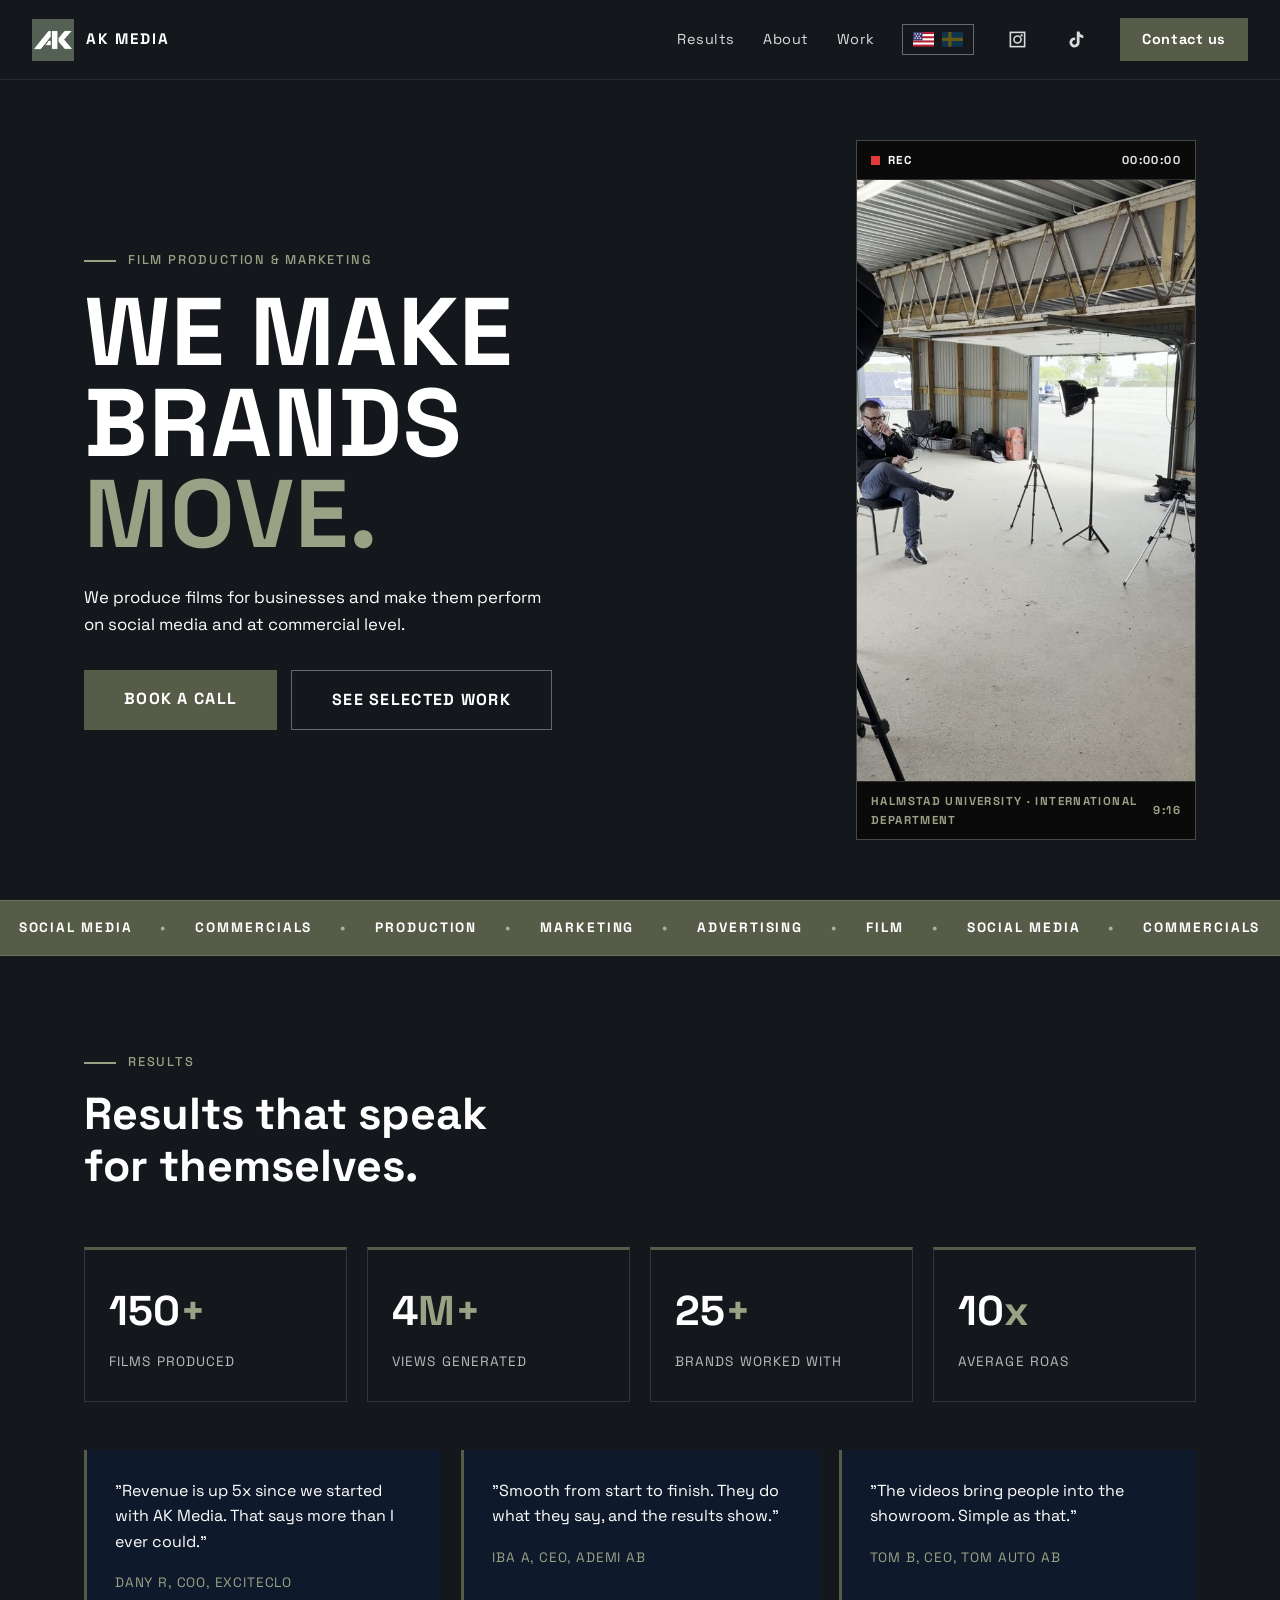
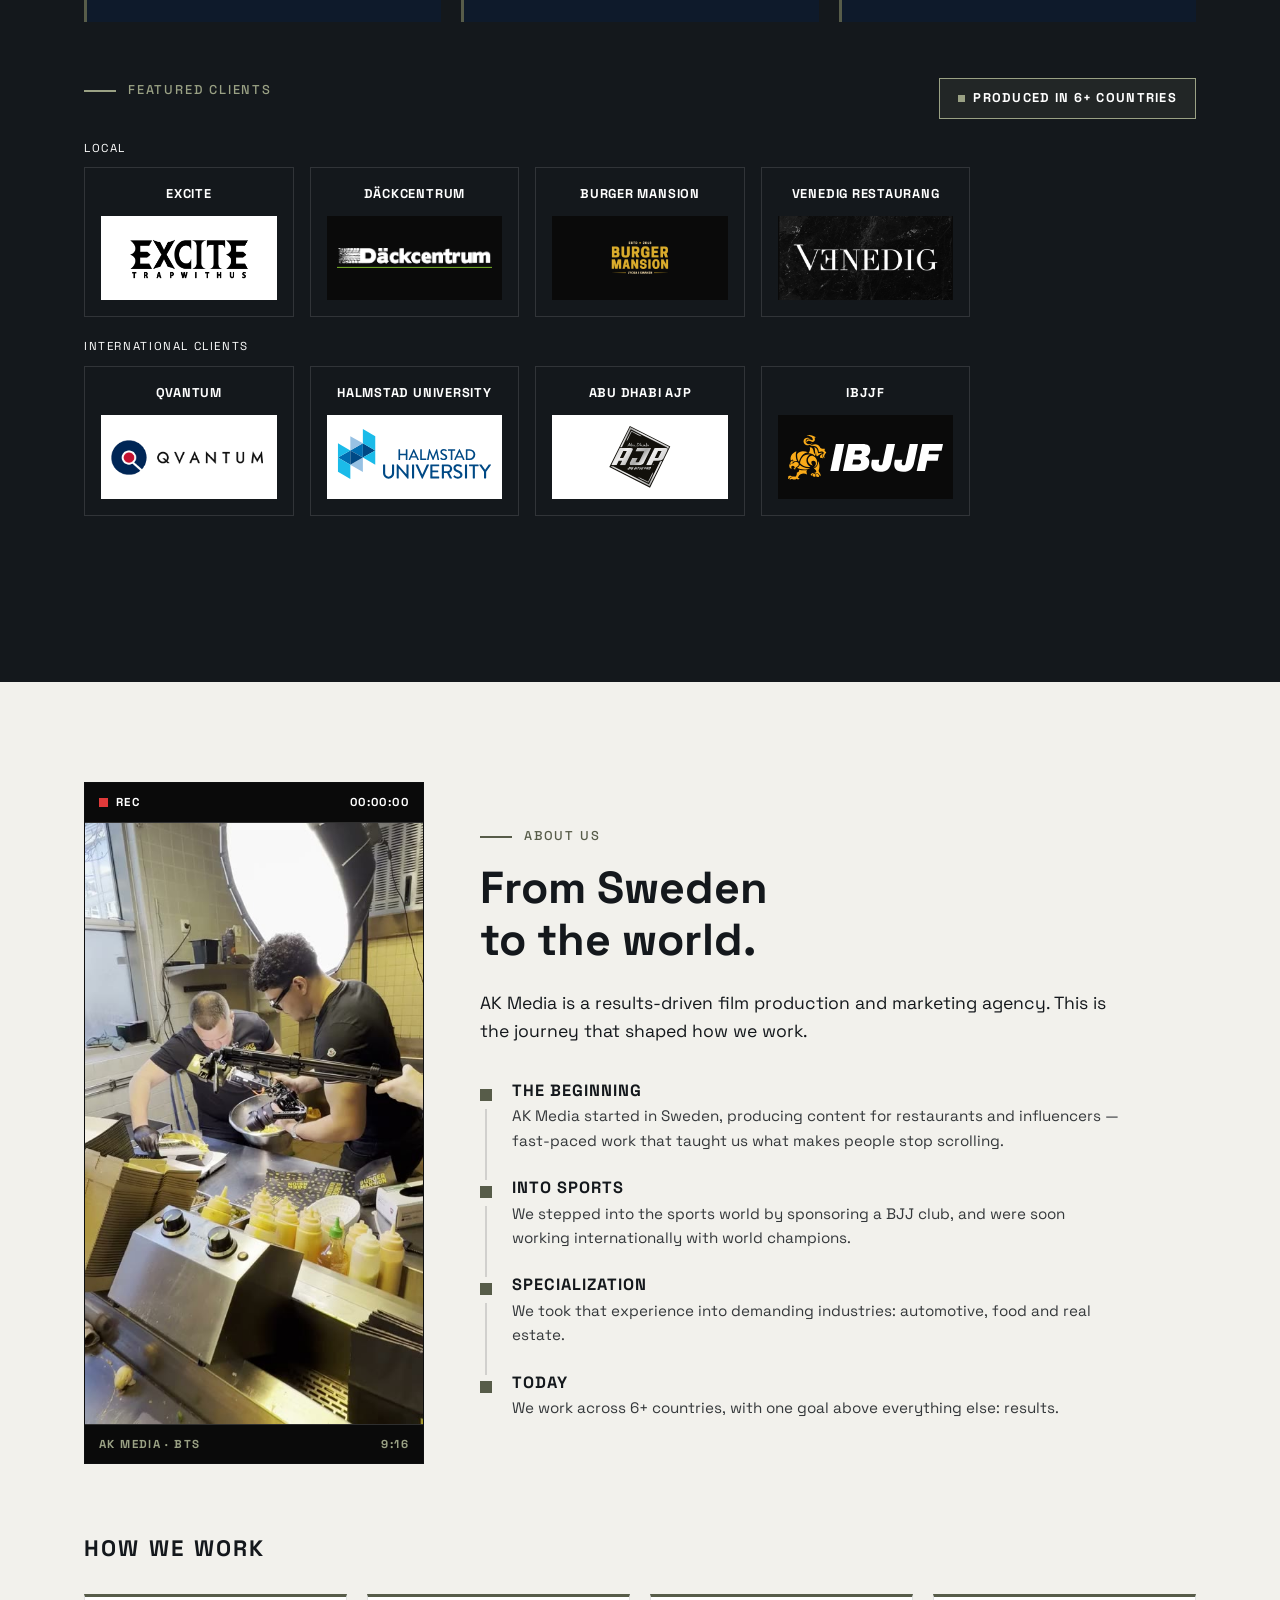
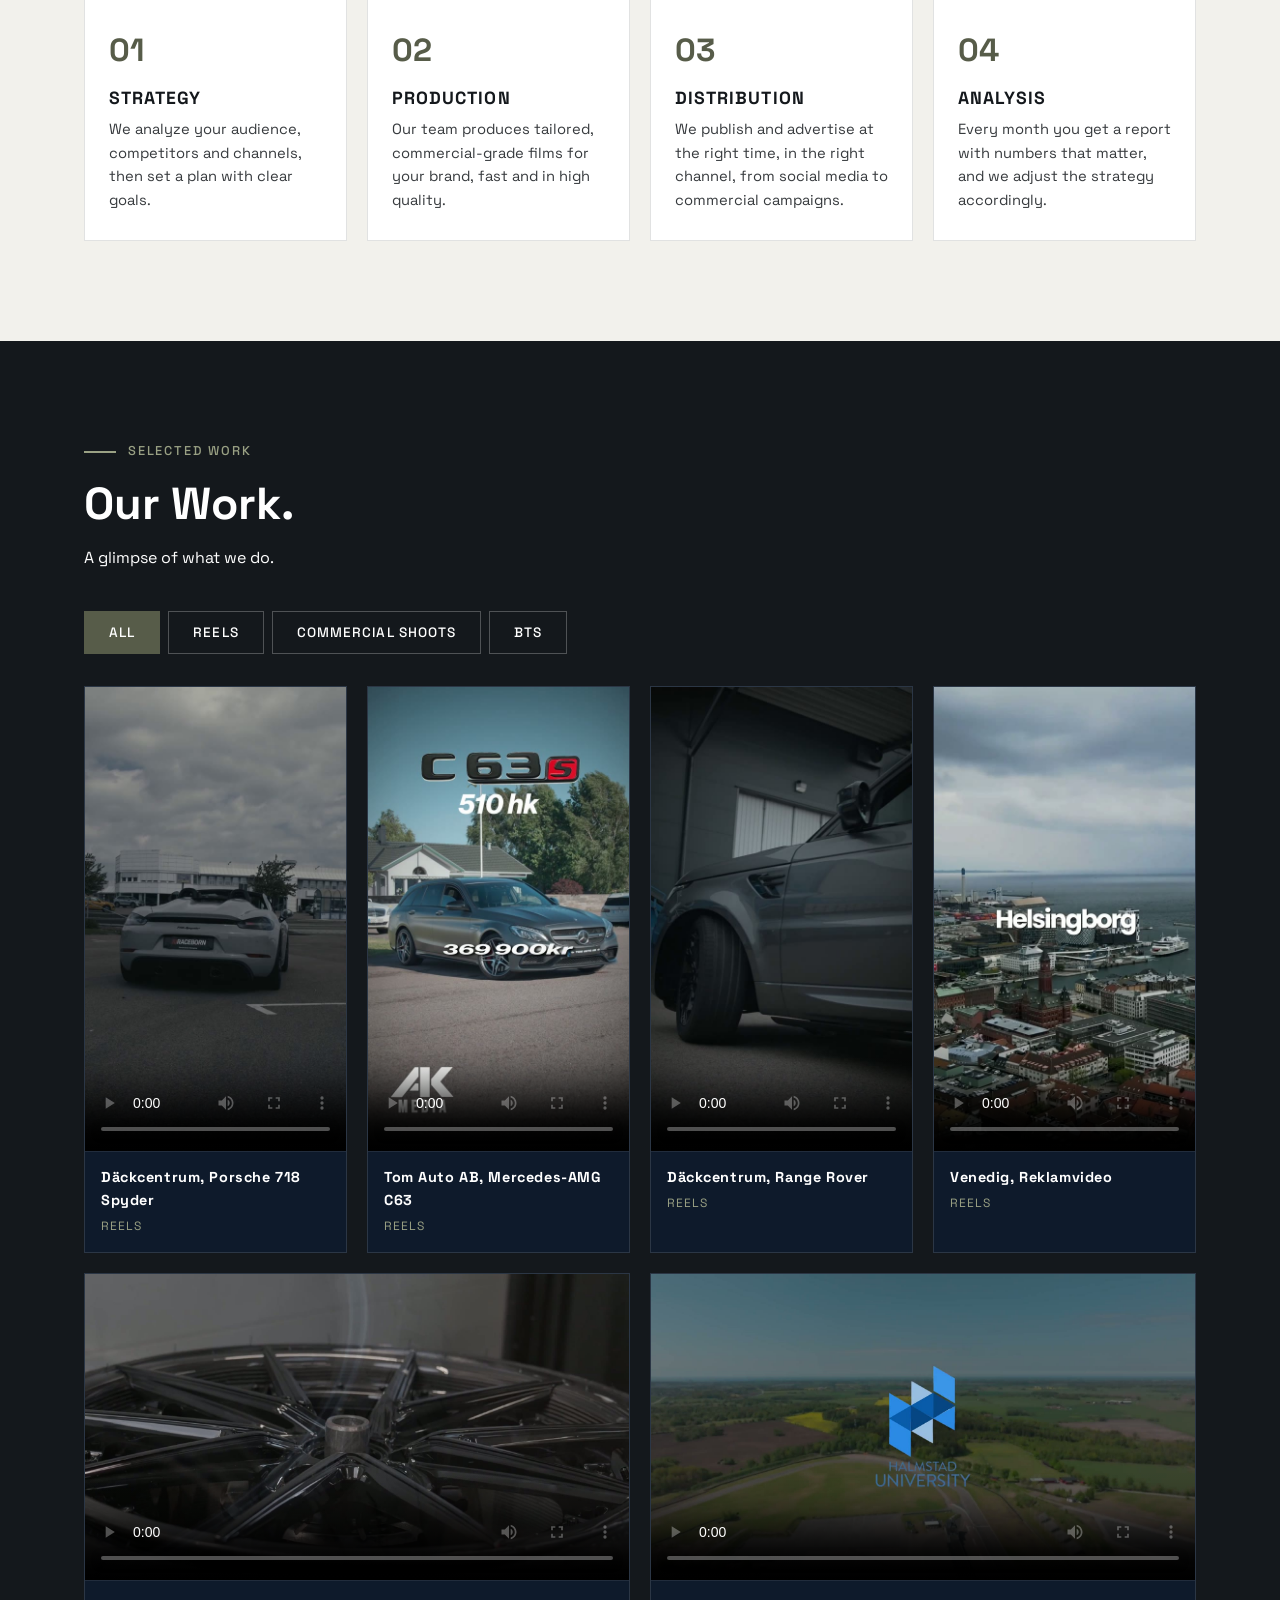
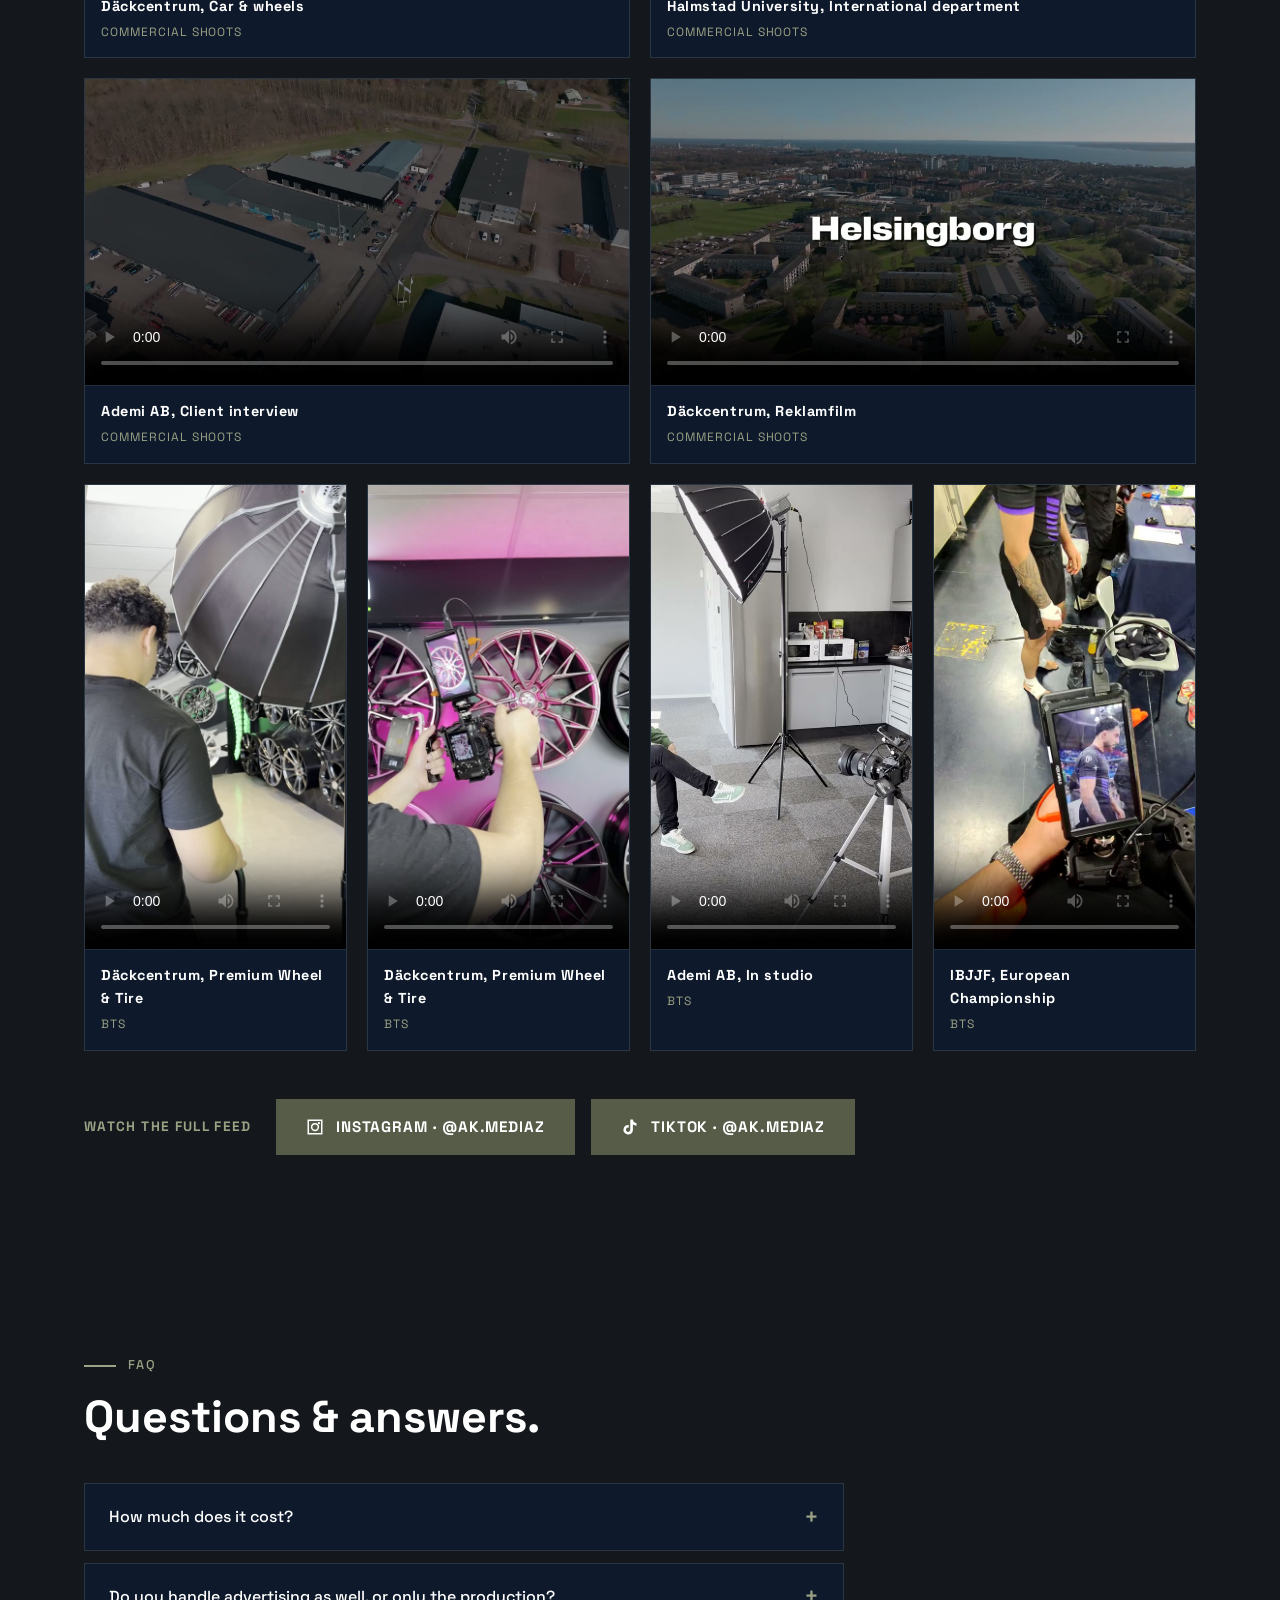
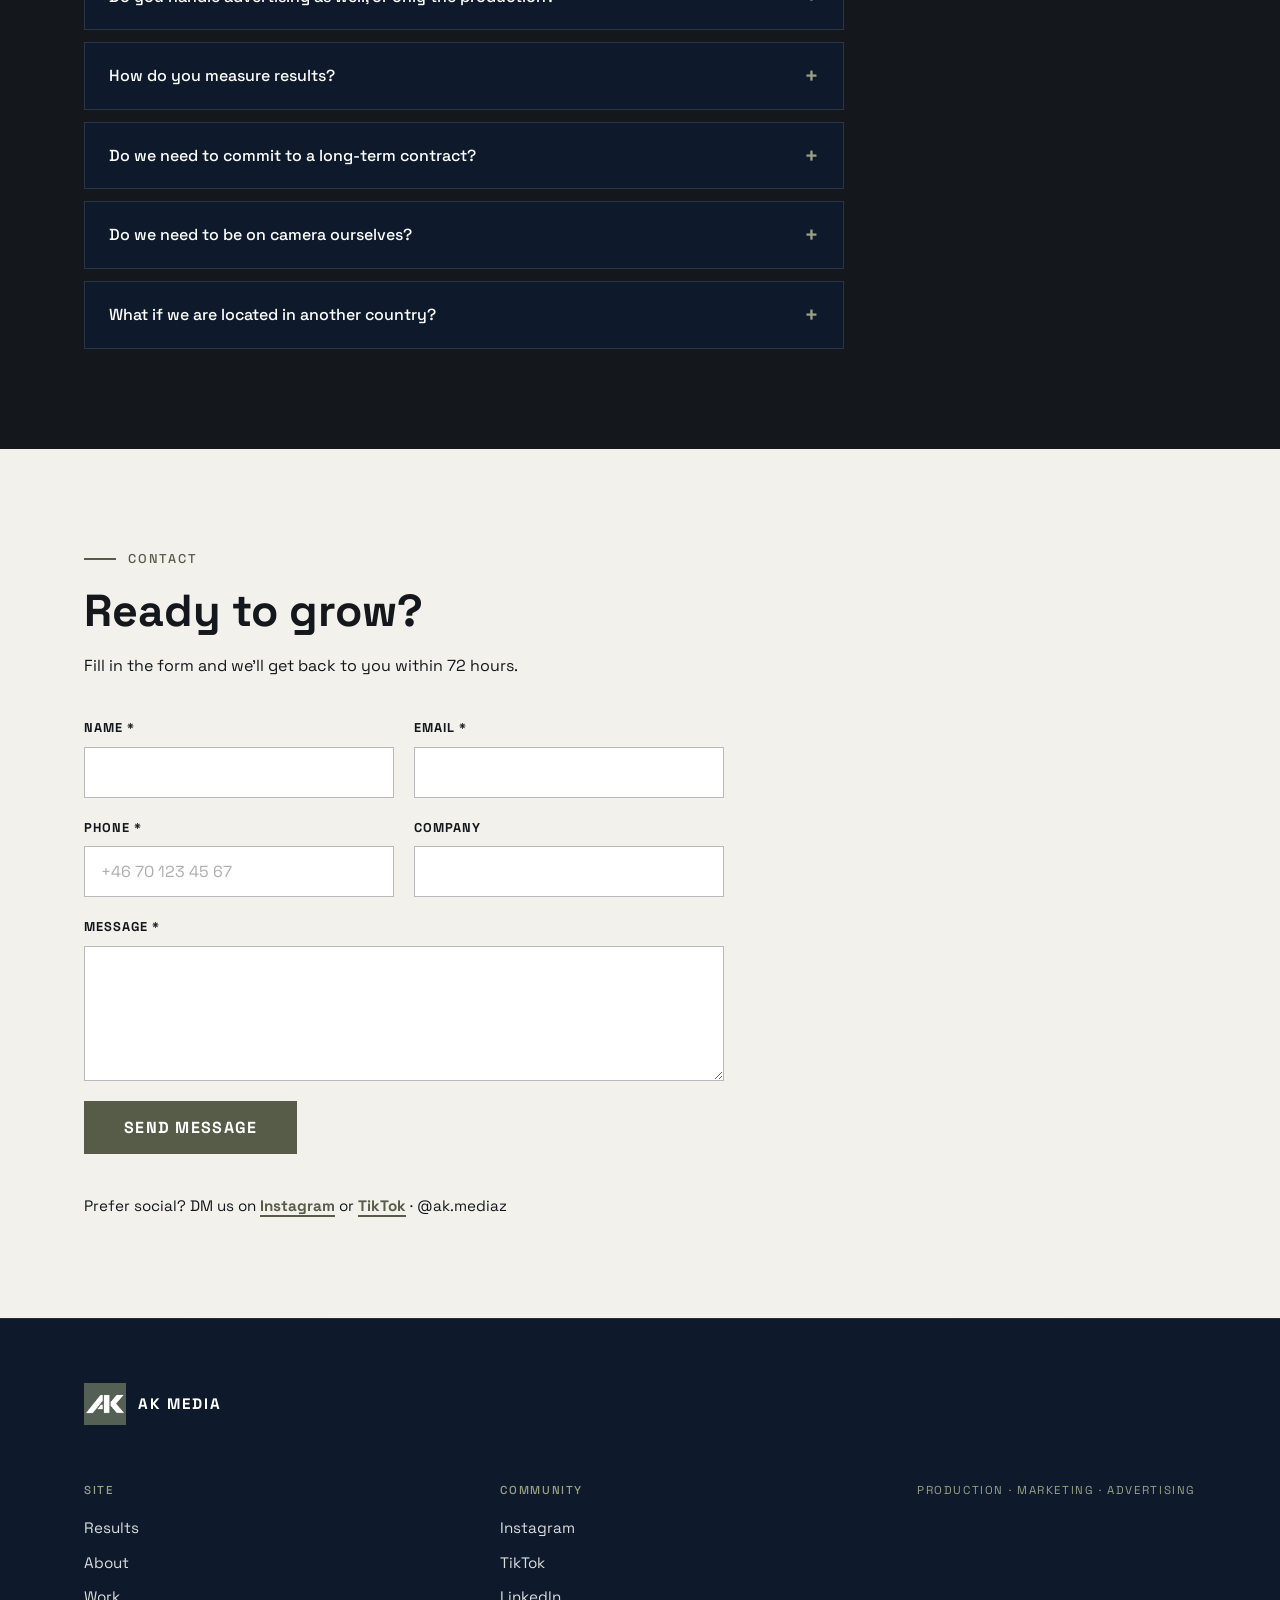
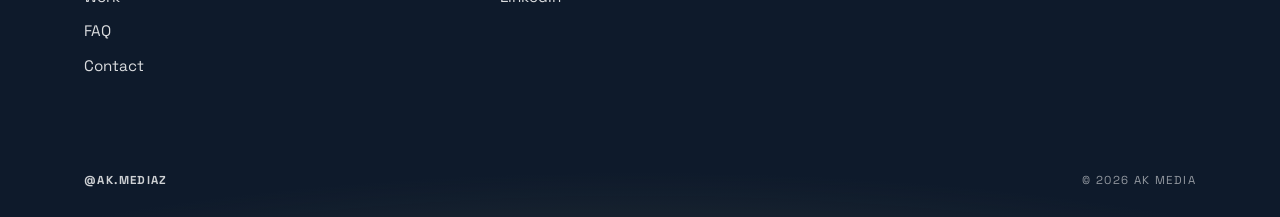
==== commit 014aaf01: "Fix truncated form emails (box template), rewrite about as AK Media journey FormSubmit's table email" ====
--- a/index.html
+++ b/index.html
@@ -214,13 +214,29 @@
         </div>
         <div class="about-copy">
           <p class="eyebrow reveal" data-i18n="about.eyebrow">About us</p>
-          <h2 class="reveal" data-i18n="about.title">We produce films.<br>We make them perform.</h2>
+          <h2 class="reveal" data-i18n="about.title">From Sweden<br>to the world.</h2>
           <p class="about-text reveal" data-i18n="about.text">
-            AK Media is a results-driven agency specializing in film production and marketing
-            for businesses. We produce commercial-grade video content and put it to work
-            across social media and commercial channels, with a clear goal behind every frame
-            and results measured against real numbers.
+            AK Media is a results-driven film production and marketing agency.
+            This is the journey that shaped how we work.
           </p>
+          <ol class="journey">
+            <li class="journey-step reveal">
+              <h4 data-i18n="j1.t">The beginning</h4>
+              <p data-i18n="j1.p">AK Media started in Sweden, producing content for restaurants and influencers — fast-paced work that taught us what makes people stop scrolling.</p>
+            </li>
+            <li class="journey-step reveal">
+              <h4 data-i18n="j2.t">Into sports</h4>
+              <p data-i18n="j2.p">We stepped into the sports world by sponsoring a BJJ club, and were soon working internationally with world champions.</p>
+            </li>
+            <li class="journey-step reveal">
+              <h4 data-i18n="j3.t">Specialization</h4>
+              <p data-i18n="j3.p">We took that experience into demanding industries: automotive, food and real estate.</p>
+            </li>
+            <li class="journey-step reveal">
+              <h4 data-i18n="j4.t">Today</h4>
+              <p data-i18n="j4.p">We work across 6+ countries, with one goal above everything else: results.</p>
+            </li>
+          </ol>
         </div>
       </div>
 
@@ -333,7 +349,9 @@
       <form id="contactForm" class="reveal" action="https://formsubmit.co/akram.hameed8@icloud.com" method="POST" novalidate>
         <input type="hidden" name="_subject" value="New inquiry: AK Media website">
         <input type="hidden" name="_cc" value="info@akmediaz.com">
-        <input type="hidden" name="_template" value="table">
+        <!-- "box" template: the table template clips long messages after ~6
+             lines in the delivered email — box shows the full message. -->
+        <input type="hidden" name="_template" value="box">
         <input type="hidden" name="_captcha" value="false">
         <input type="text" name="_honey" tabindex="-1" autocomplete="off" style="display:none" aria-hidden="true">
         <div class="form-row">
--- a/styles.css
+++ b/styles.css
@@ -291,6 +291,22 @@
 
 .about-text { max-width: 640px; margin-top: 24px; font-size: 1.1rem; }
 
+/* Journey timeline — square green markers on a vertical line */
+.journey { list-style: none; margin-top: 36px; max-width: 640px; }
+.journey-step { position: relative; padding: 0 0 26px 32px; }
+.journey-step::before {
+  content: ""; position: absolute; left: 0; top: 7px;
+  width: 12px; height: 12px; background: var(--green);
+}
+.journey-step::after {
+  content: ""; position: absolute; left: 5px; top: 27px; bottom: -1px;
+  width: 2px; background: rgba(20, 24, 28, 0.15);
+}
+.journey-step:last-child { padding-bottom: 0; }
+.journey-step:last-child::after { display: none; }
+.journey-step h4 { font-size: 1.02rem; text-transform: uppercase; letter-spacing: 0.06em; margin-bottom: 4px; }
+.journey-step p { font-size: 0.95rem; opacity: 0.85; }
+
 .process-heading { margin: 72px 0 32px; font-size: 1.4rem; text-transform: uppercase; letter-spacing: 0.1em; }
 
 .process-grid { display: grid; grid-template-columns: repeat(4, 1fr); gap: 20px; }
@@ -598,9 +614,9 @@
 }
 
 /* Stagger grid children */
-.stats-grid > :nth-child(2), .process-grid > :nth-child(2), .clients-grid > :nth-child(2) { --d: 0.08s; }
-.stats-grid > :nth-child(3), .process-grid > :nth-child(3), .clients-grid > :nth-child(3) { --d: 0.16s; }
-.stats-grid > :nth-child(4), .process-grid > :nth-child(4), .clients-grid > :nth-child(4) { --d: 0.24s; }
+.stats-grid > :nth-child(2), .process-grid > :nth-child(2), .clients-grid > :nth-child(2), .journey > :nth-child(2) { --d: 0.08s; }
+.stats-grid > :nth-child(3), .process-grid > :nth-child(3), .clients-grid > :nth-child(3), .journey > :nth-child(3) { --d: 0.16s; }
+.stats-grid > :nth-child(4), .process-grid > :nth-child(4), .clients-grid > :nth-child(4), .journey > :nth-child(4) { --d: 0.24s; }
 .clients-grid > :nth-child(5) { --d: 0.32s; }
 .reviews-grid > :nth-child(2) { --d: 0.1s; }
 .reviews-grid > :nth-child(3) { --d: 0.2s; }
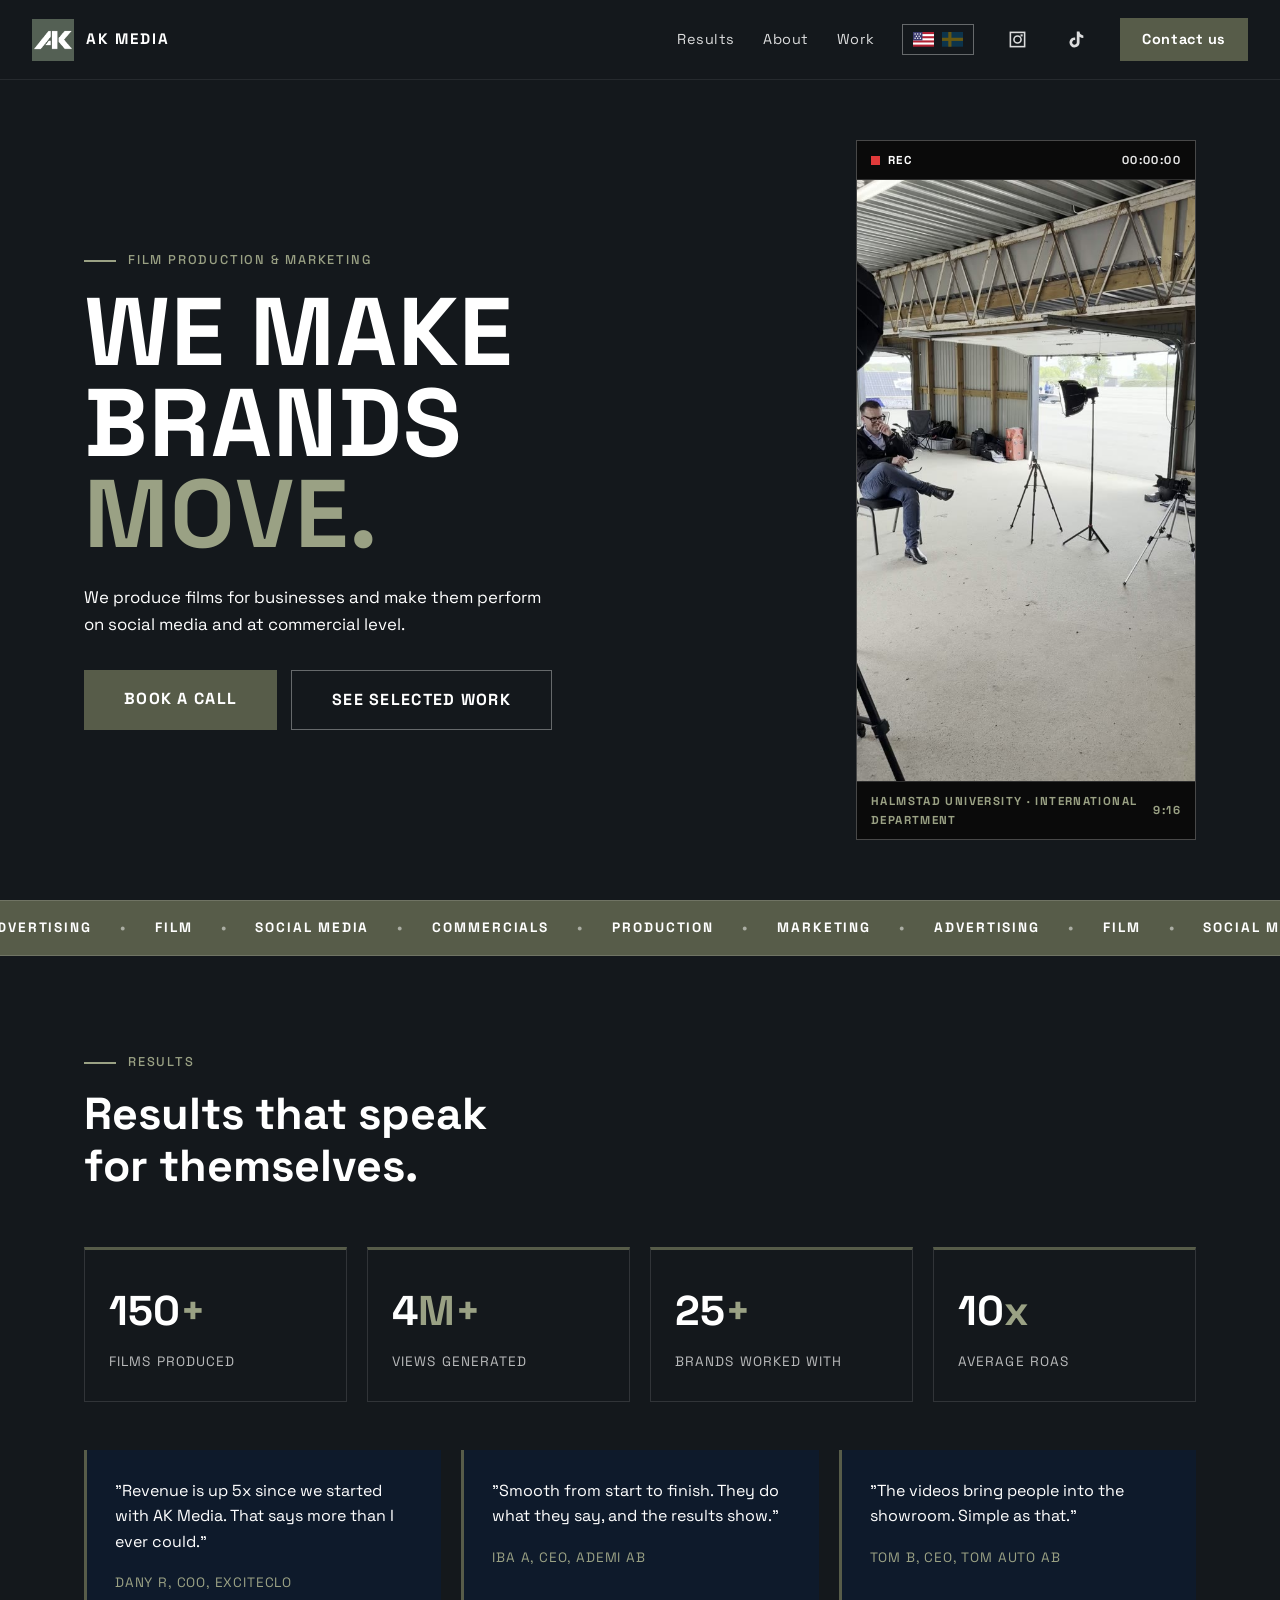
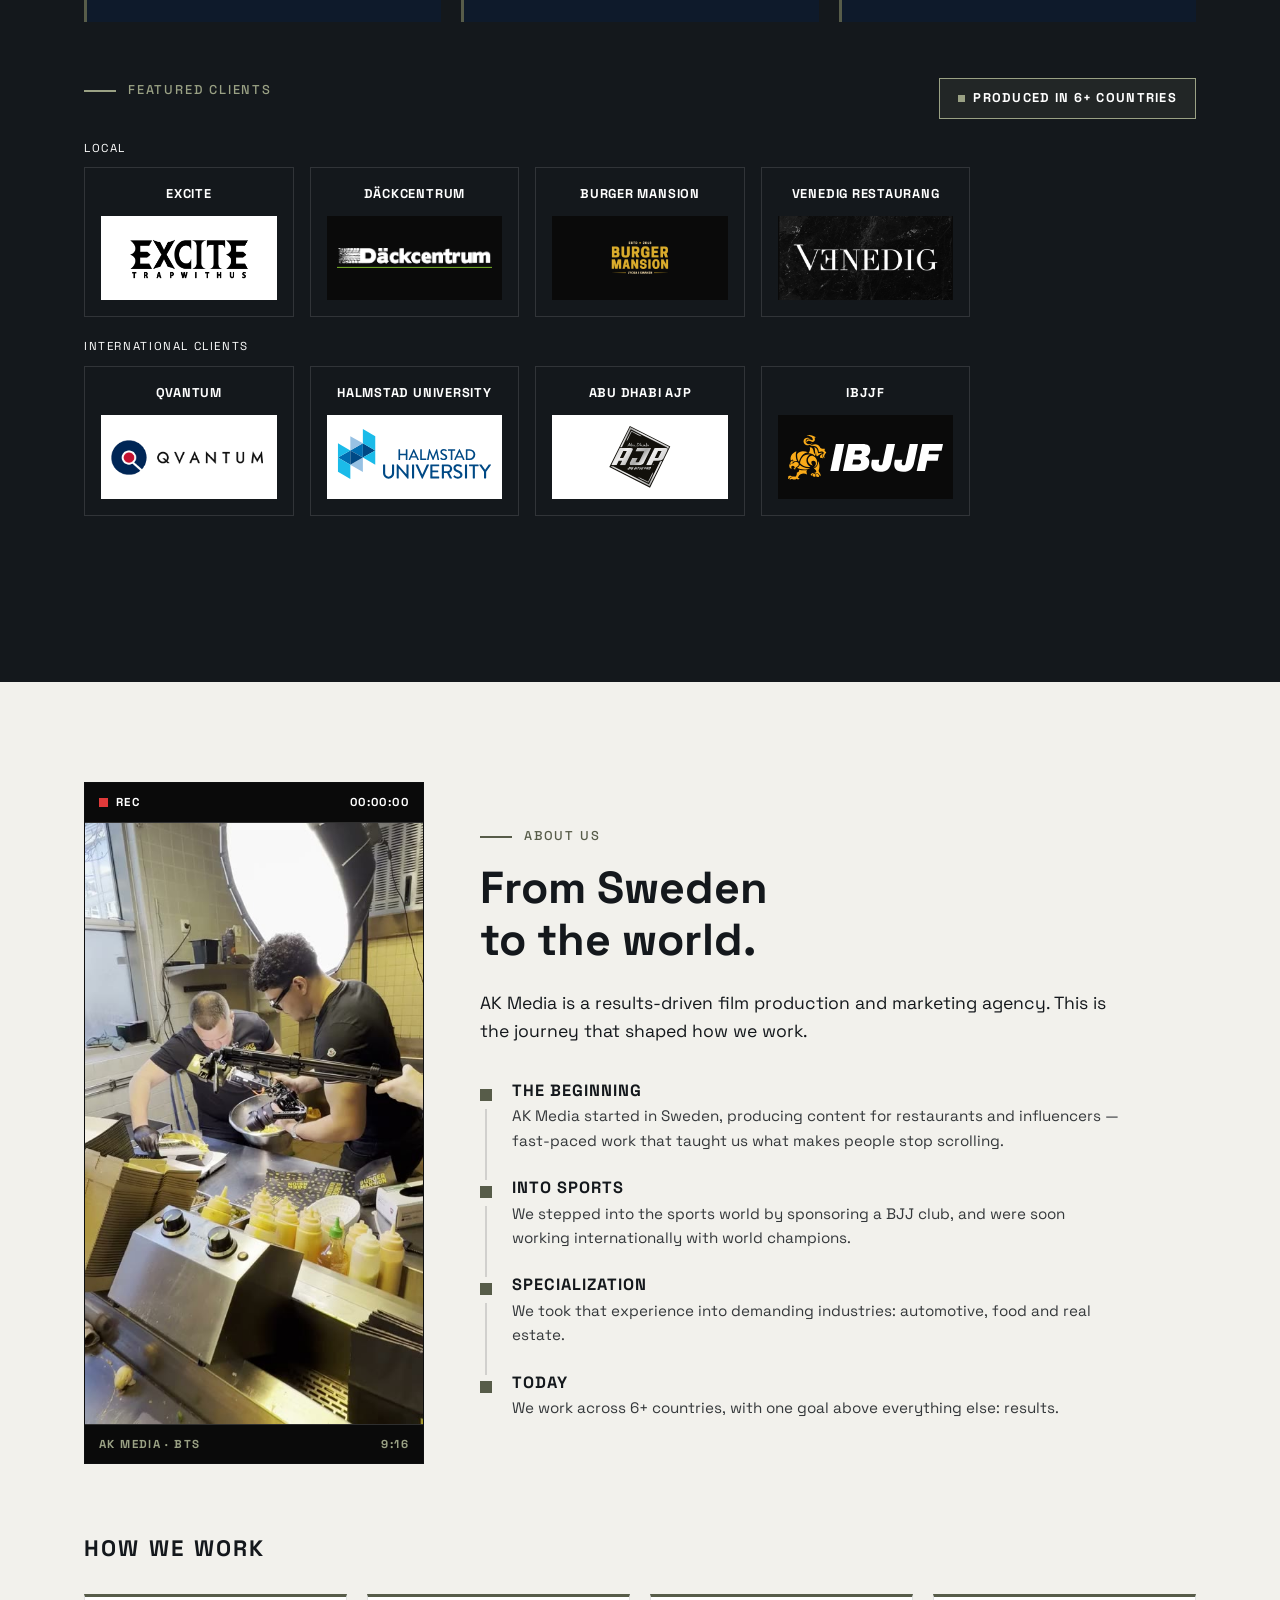
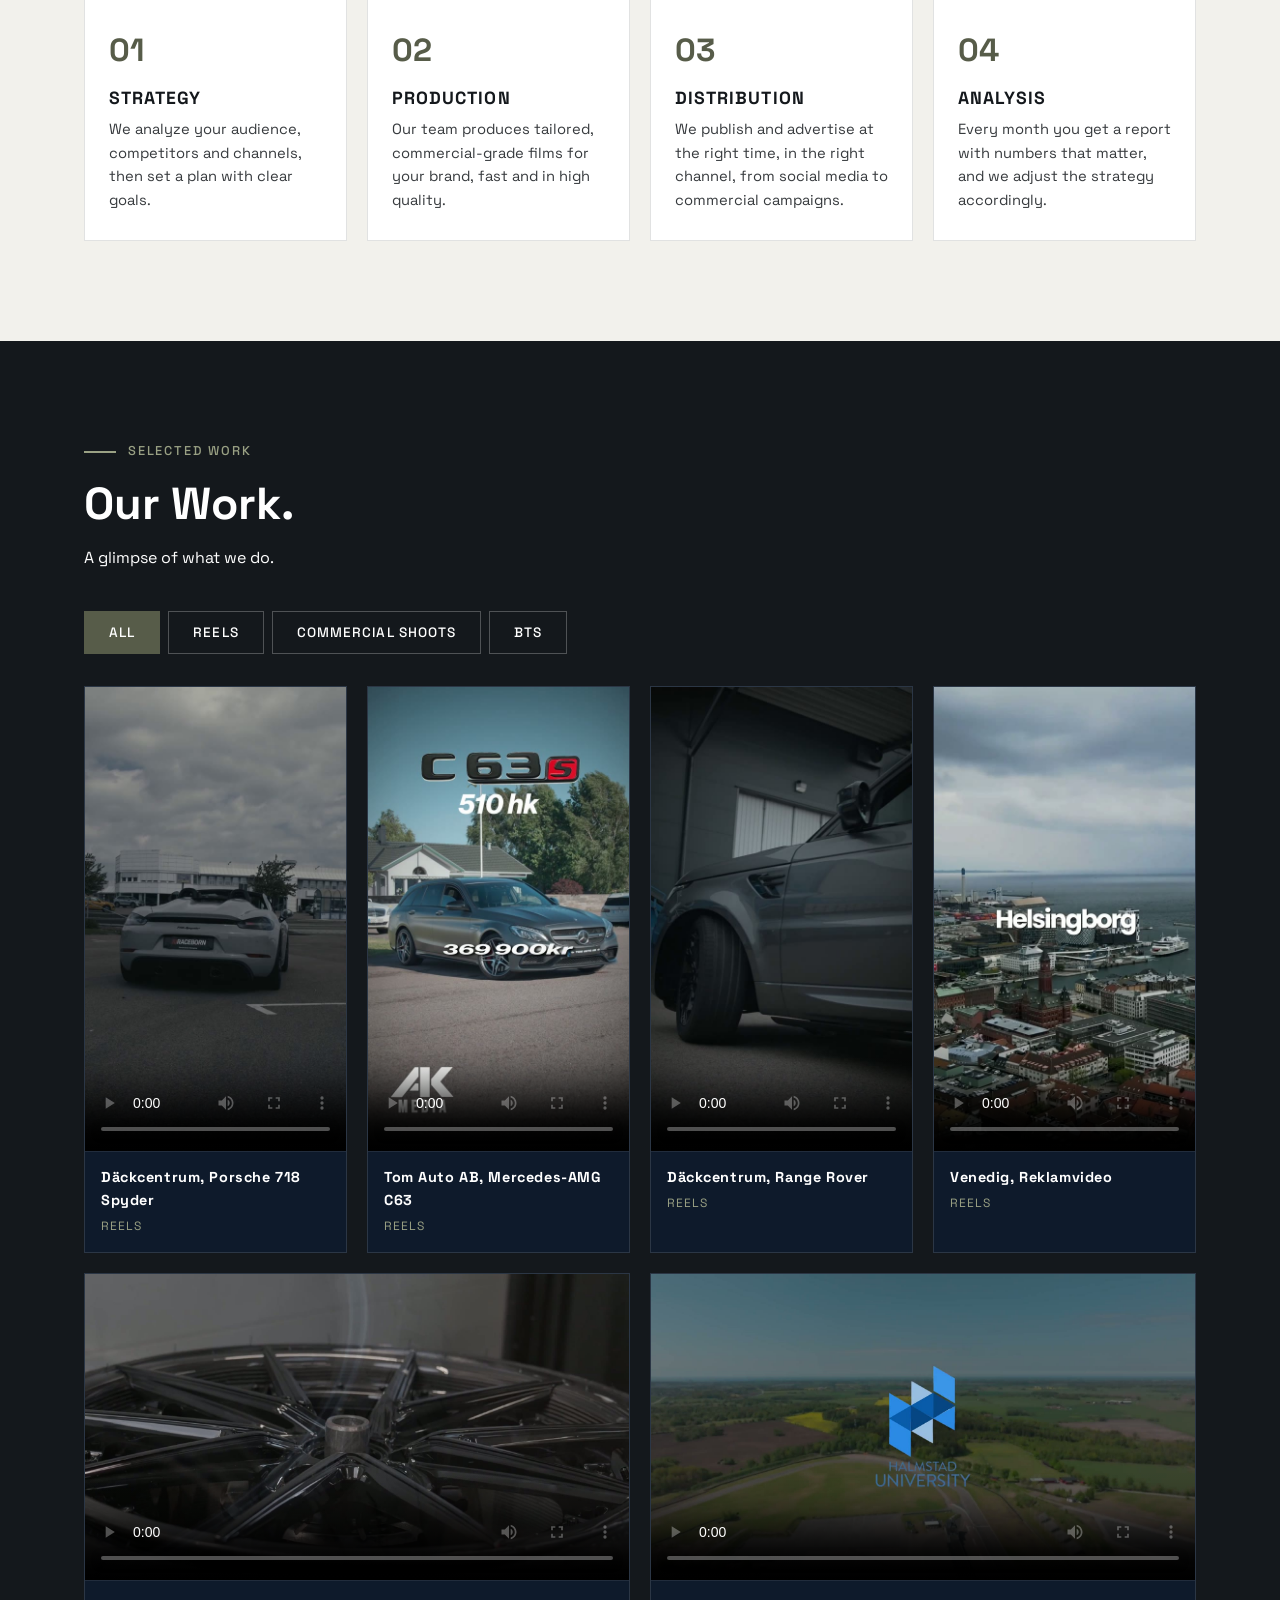
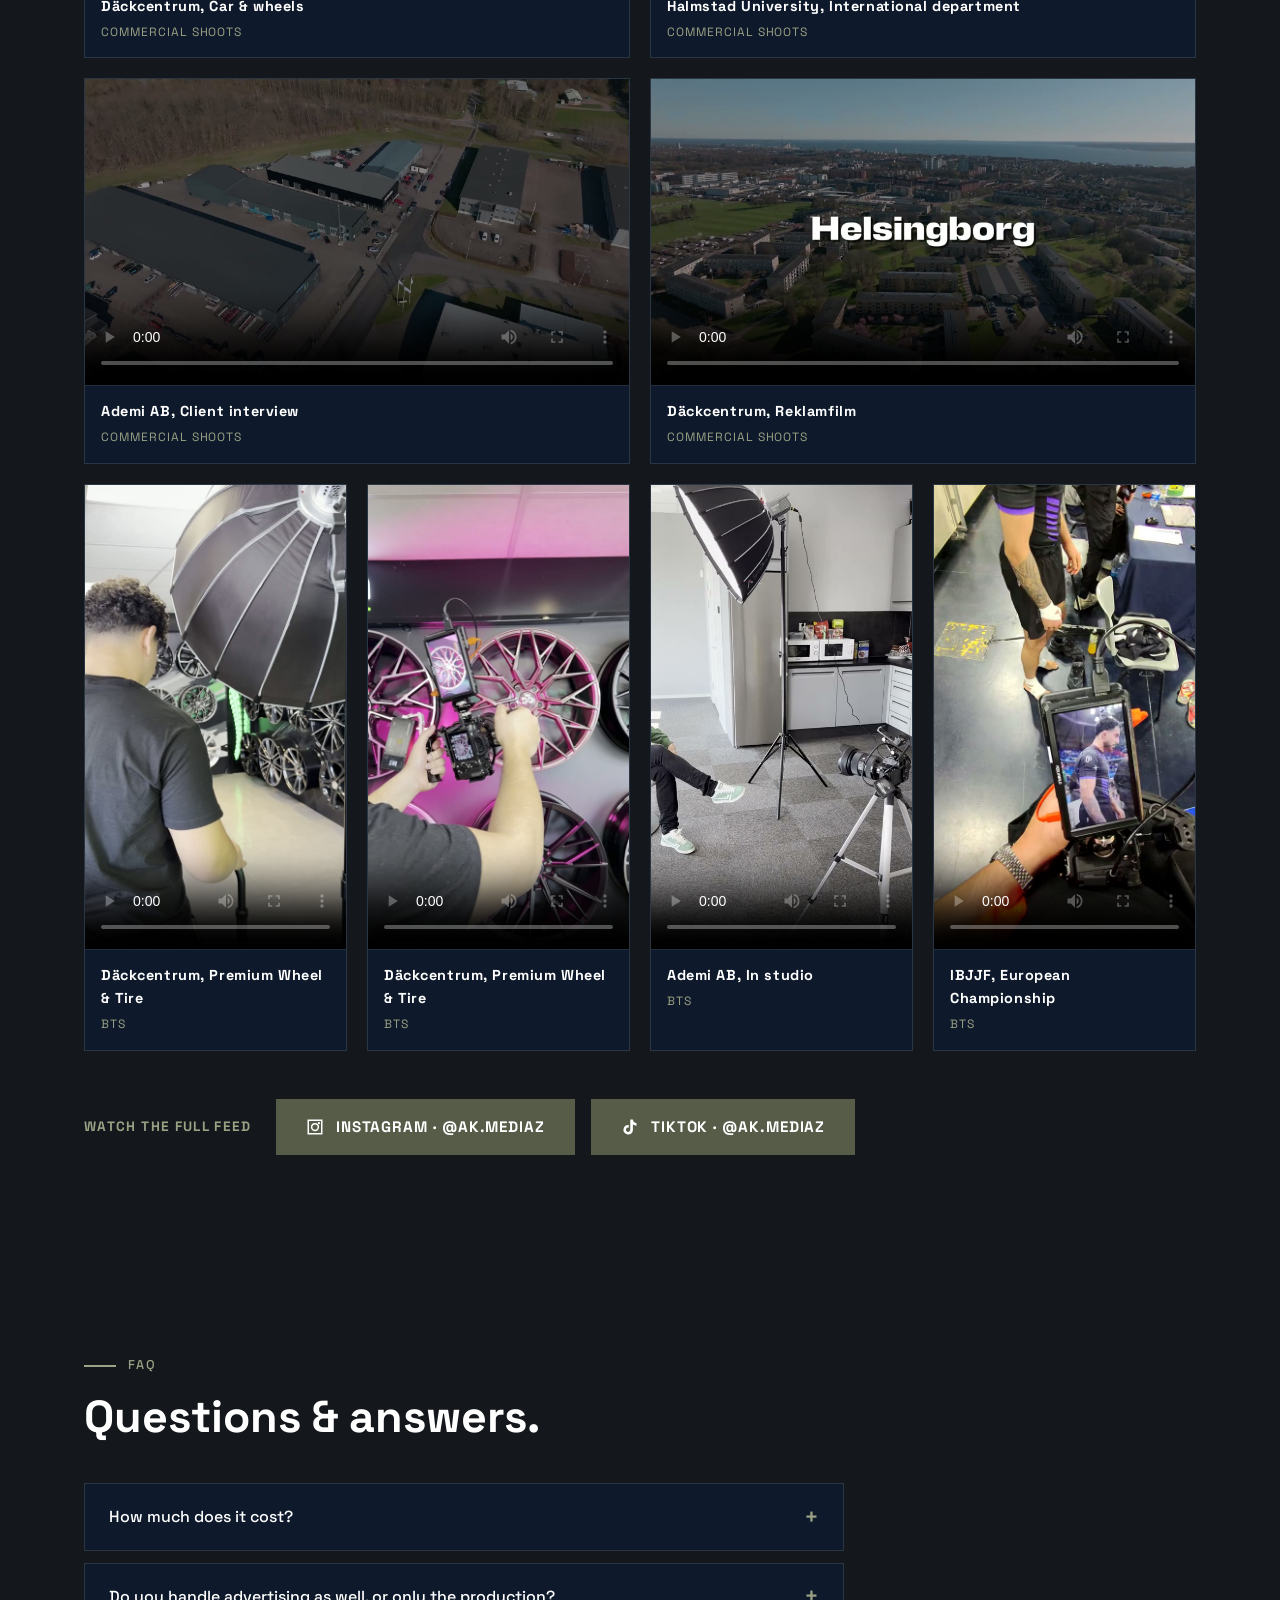
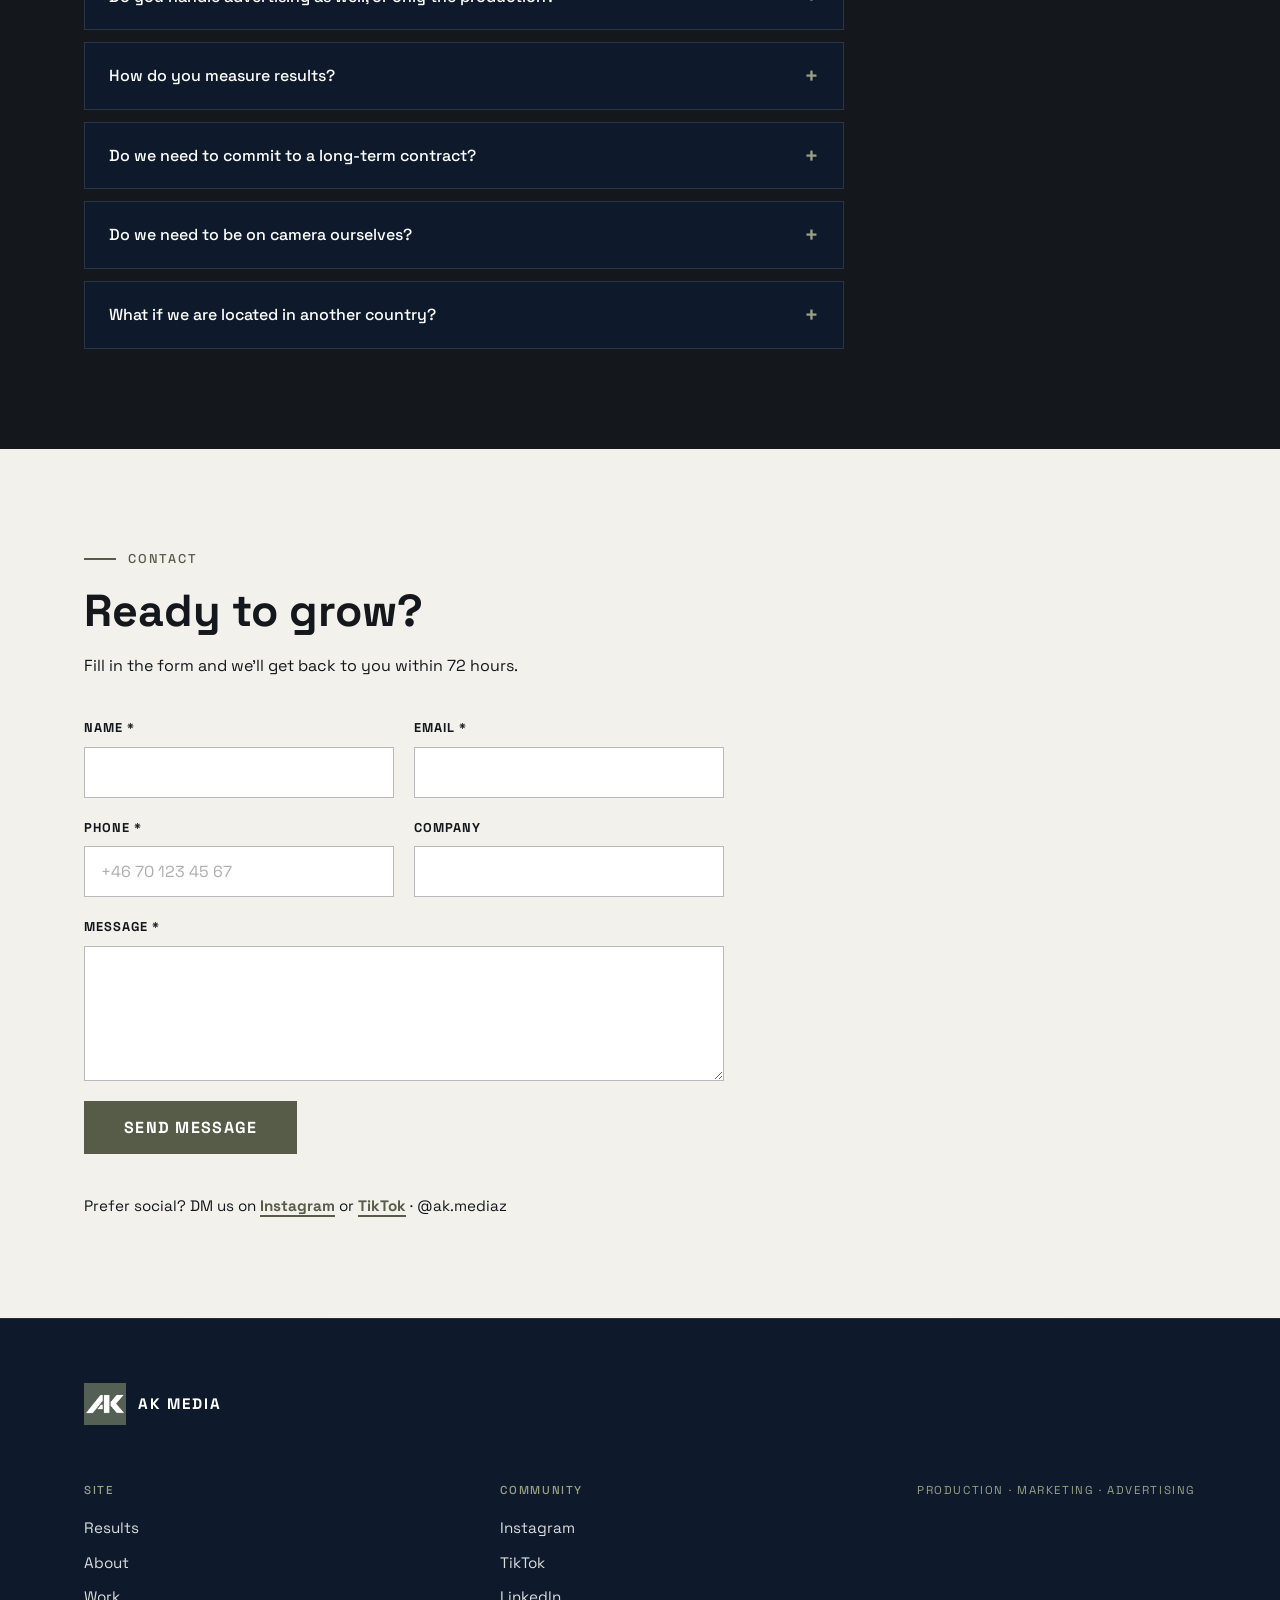
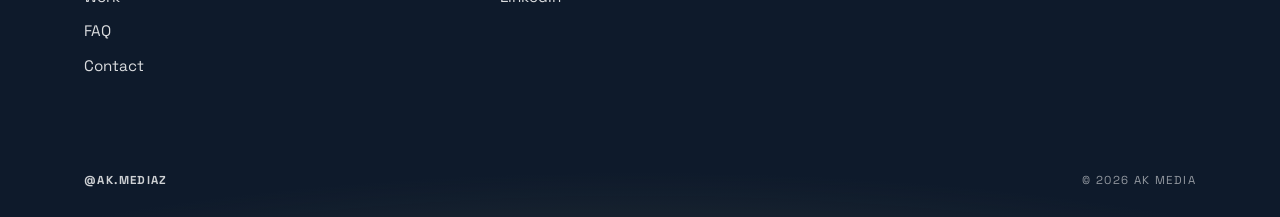
==== commit 8ce14d84: "Test: verify GitHub->Vercel auto-deploy is connected" ====
--- a/index.html
+++ b/index.html
@@ -433,3 +433,4 @@
   <script src="script.js"></script>
 </body>
 </html>
+<!-- deploy-test 2026-07-17T00:58:18.1396297+02:00 -->
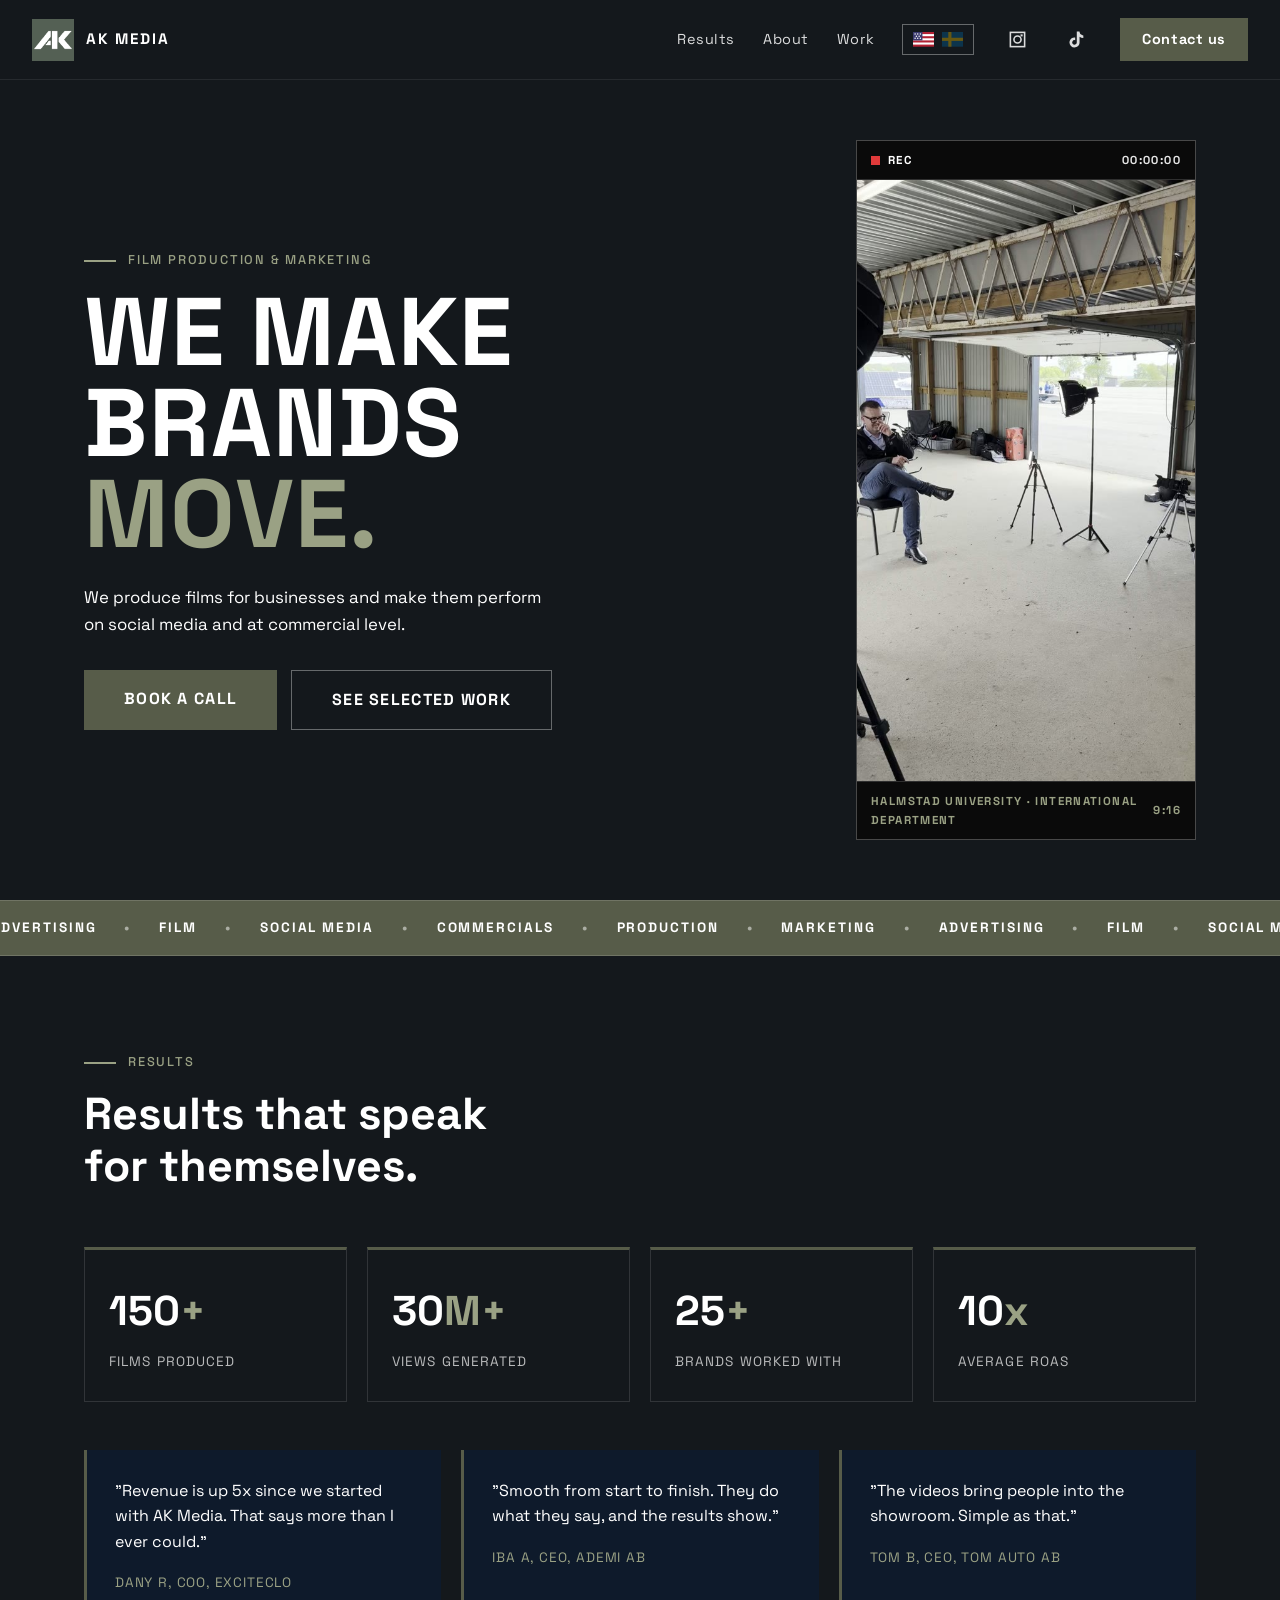
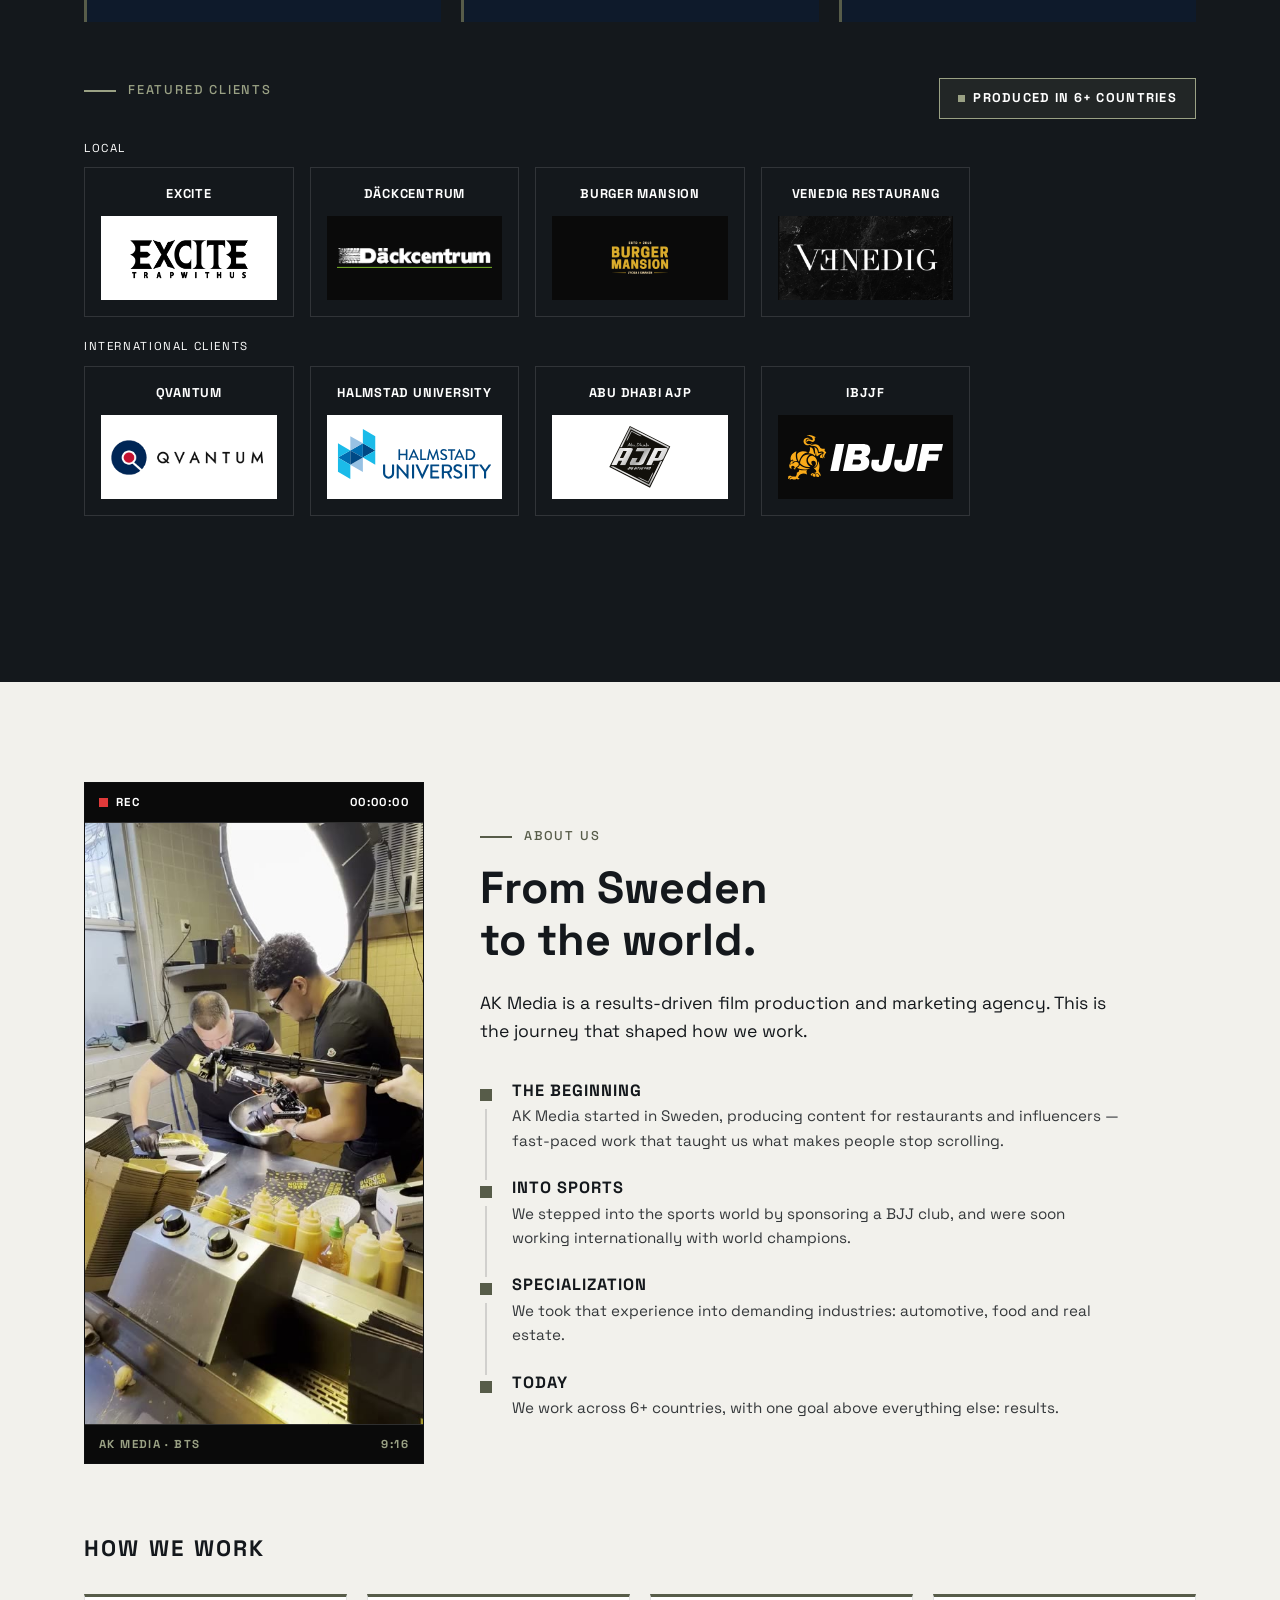
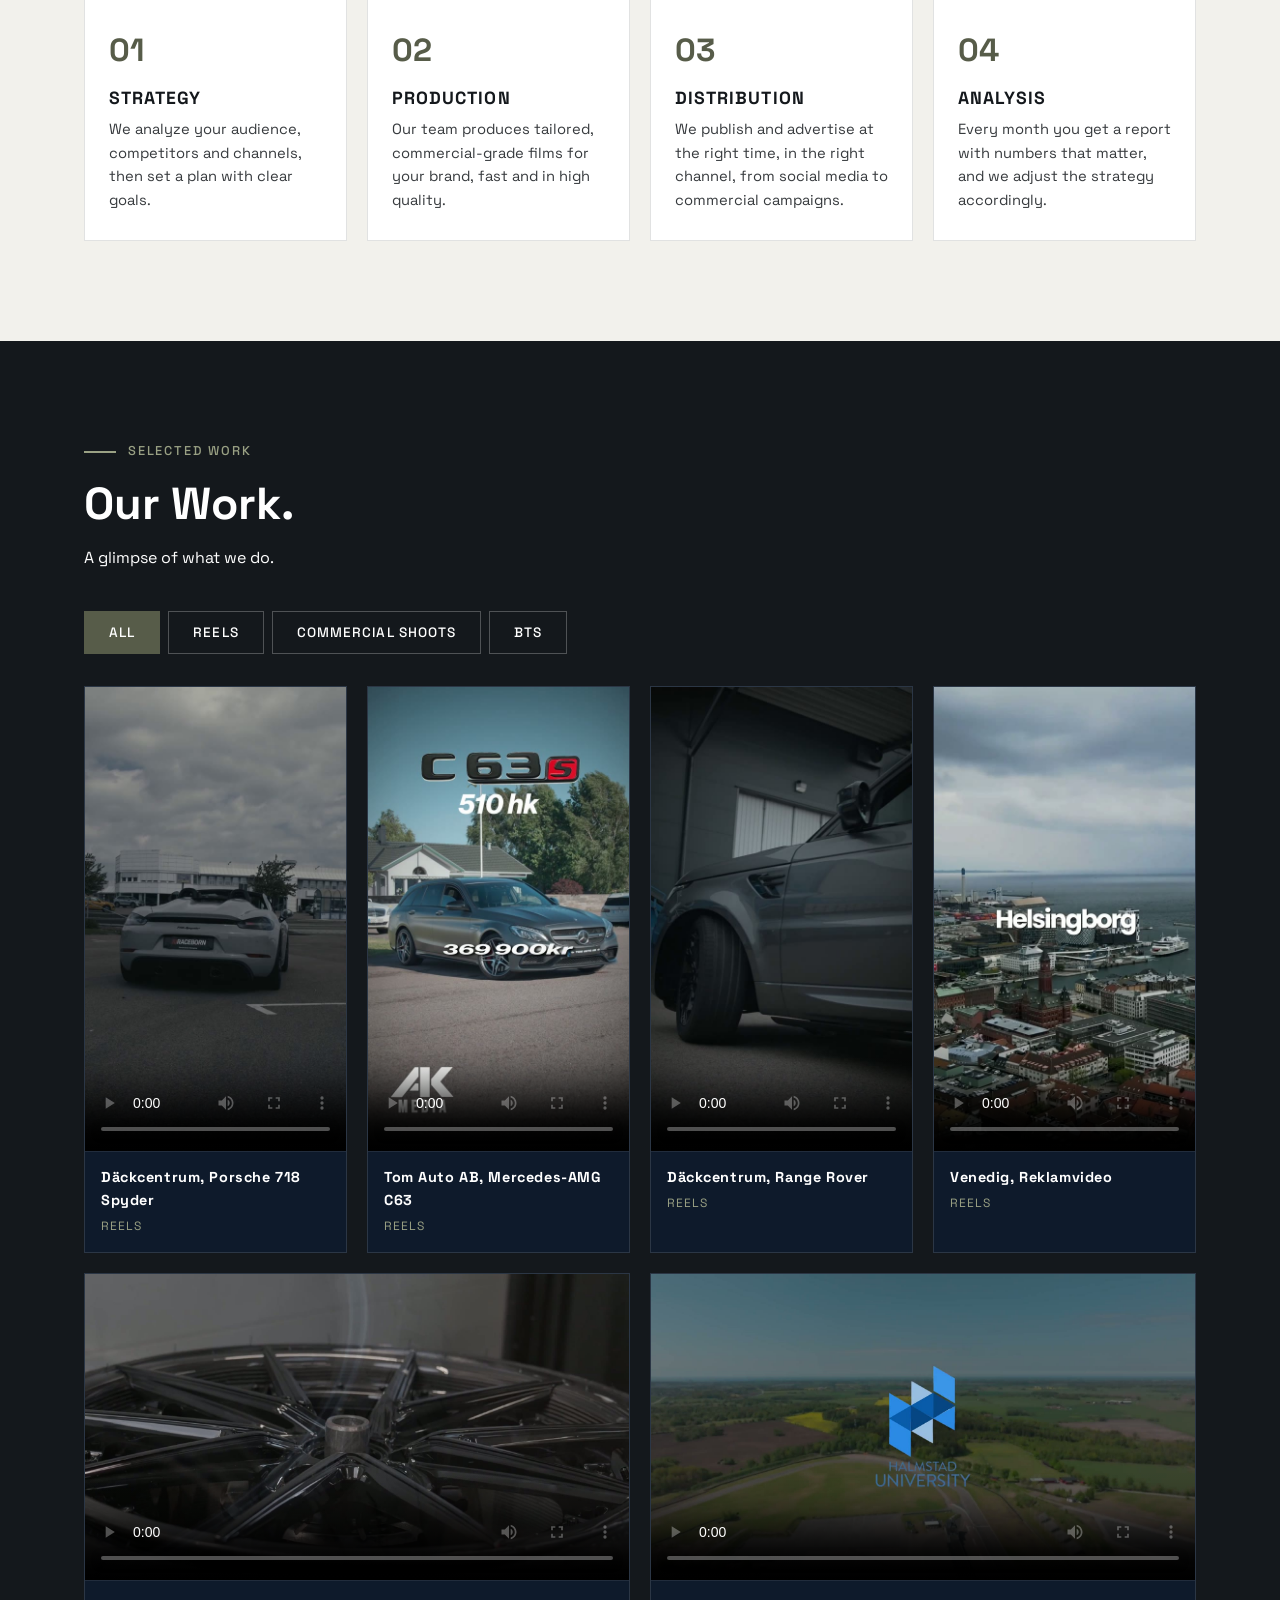
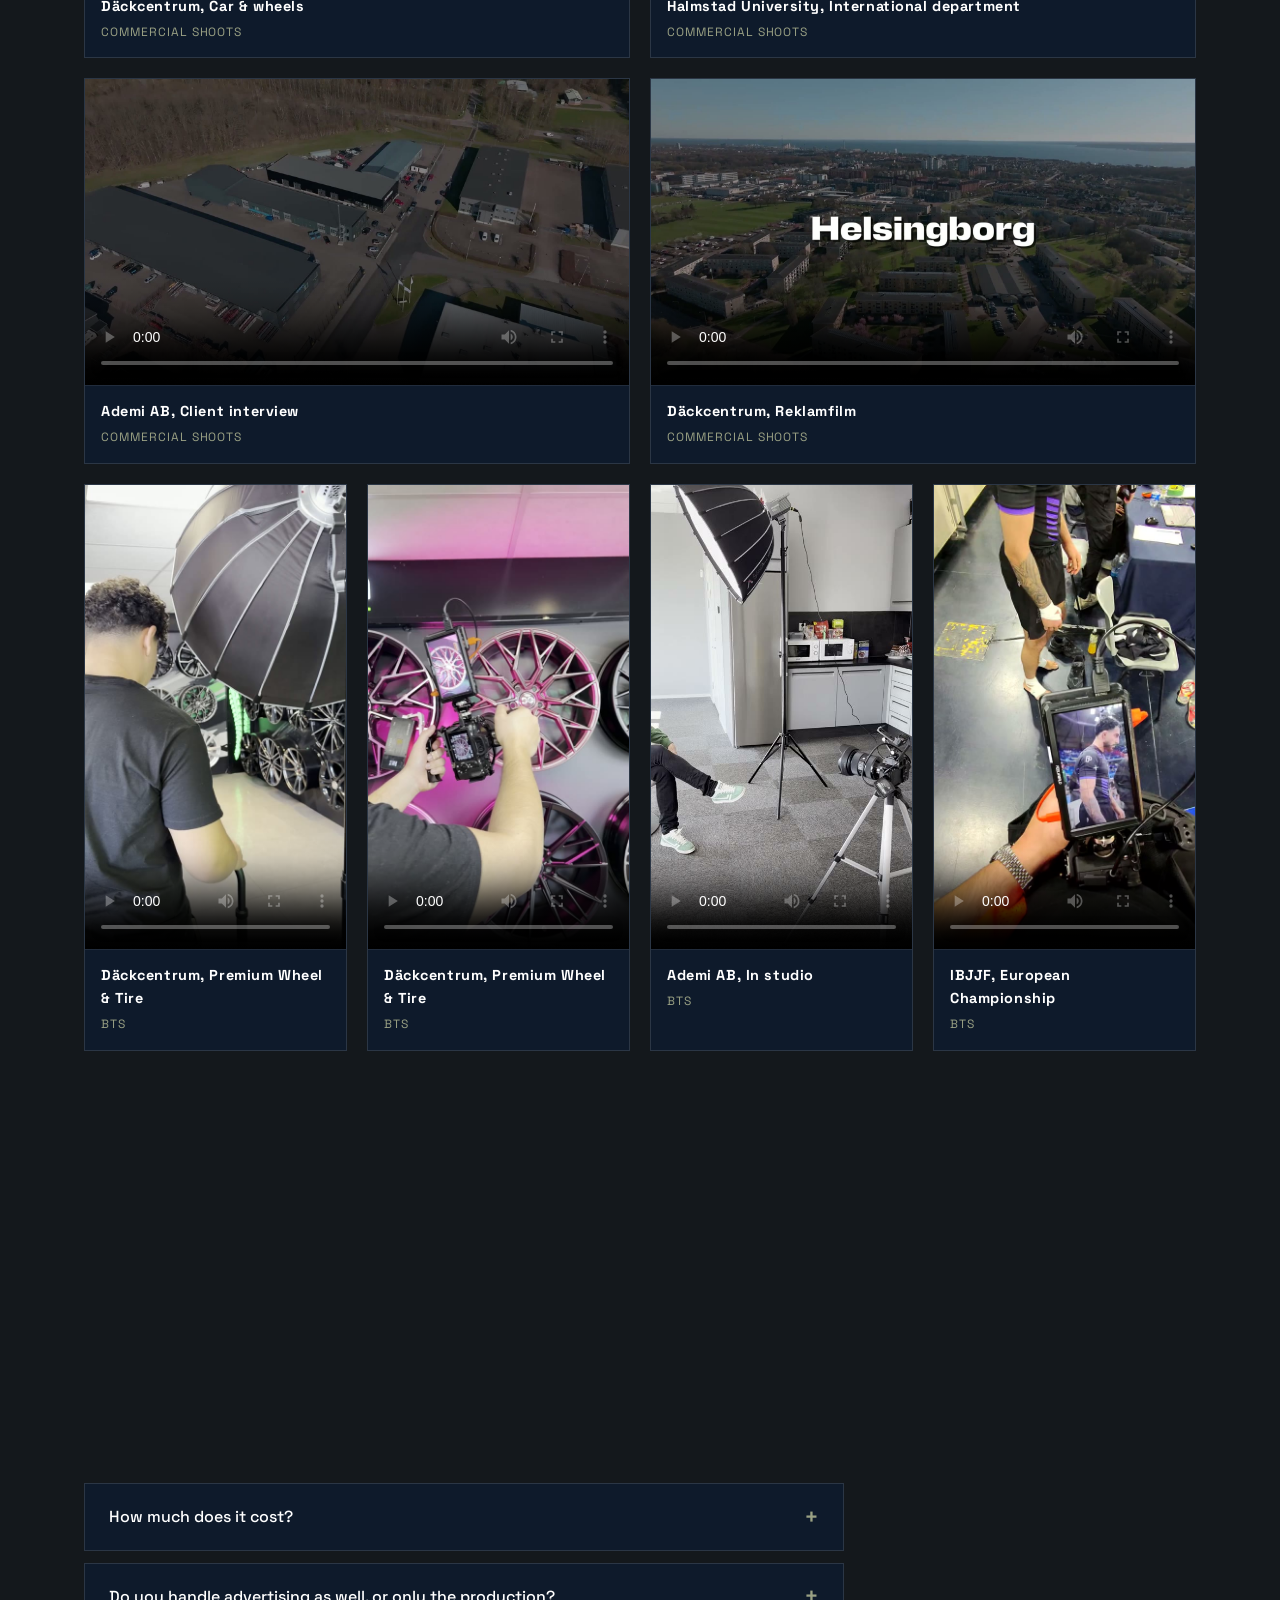
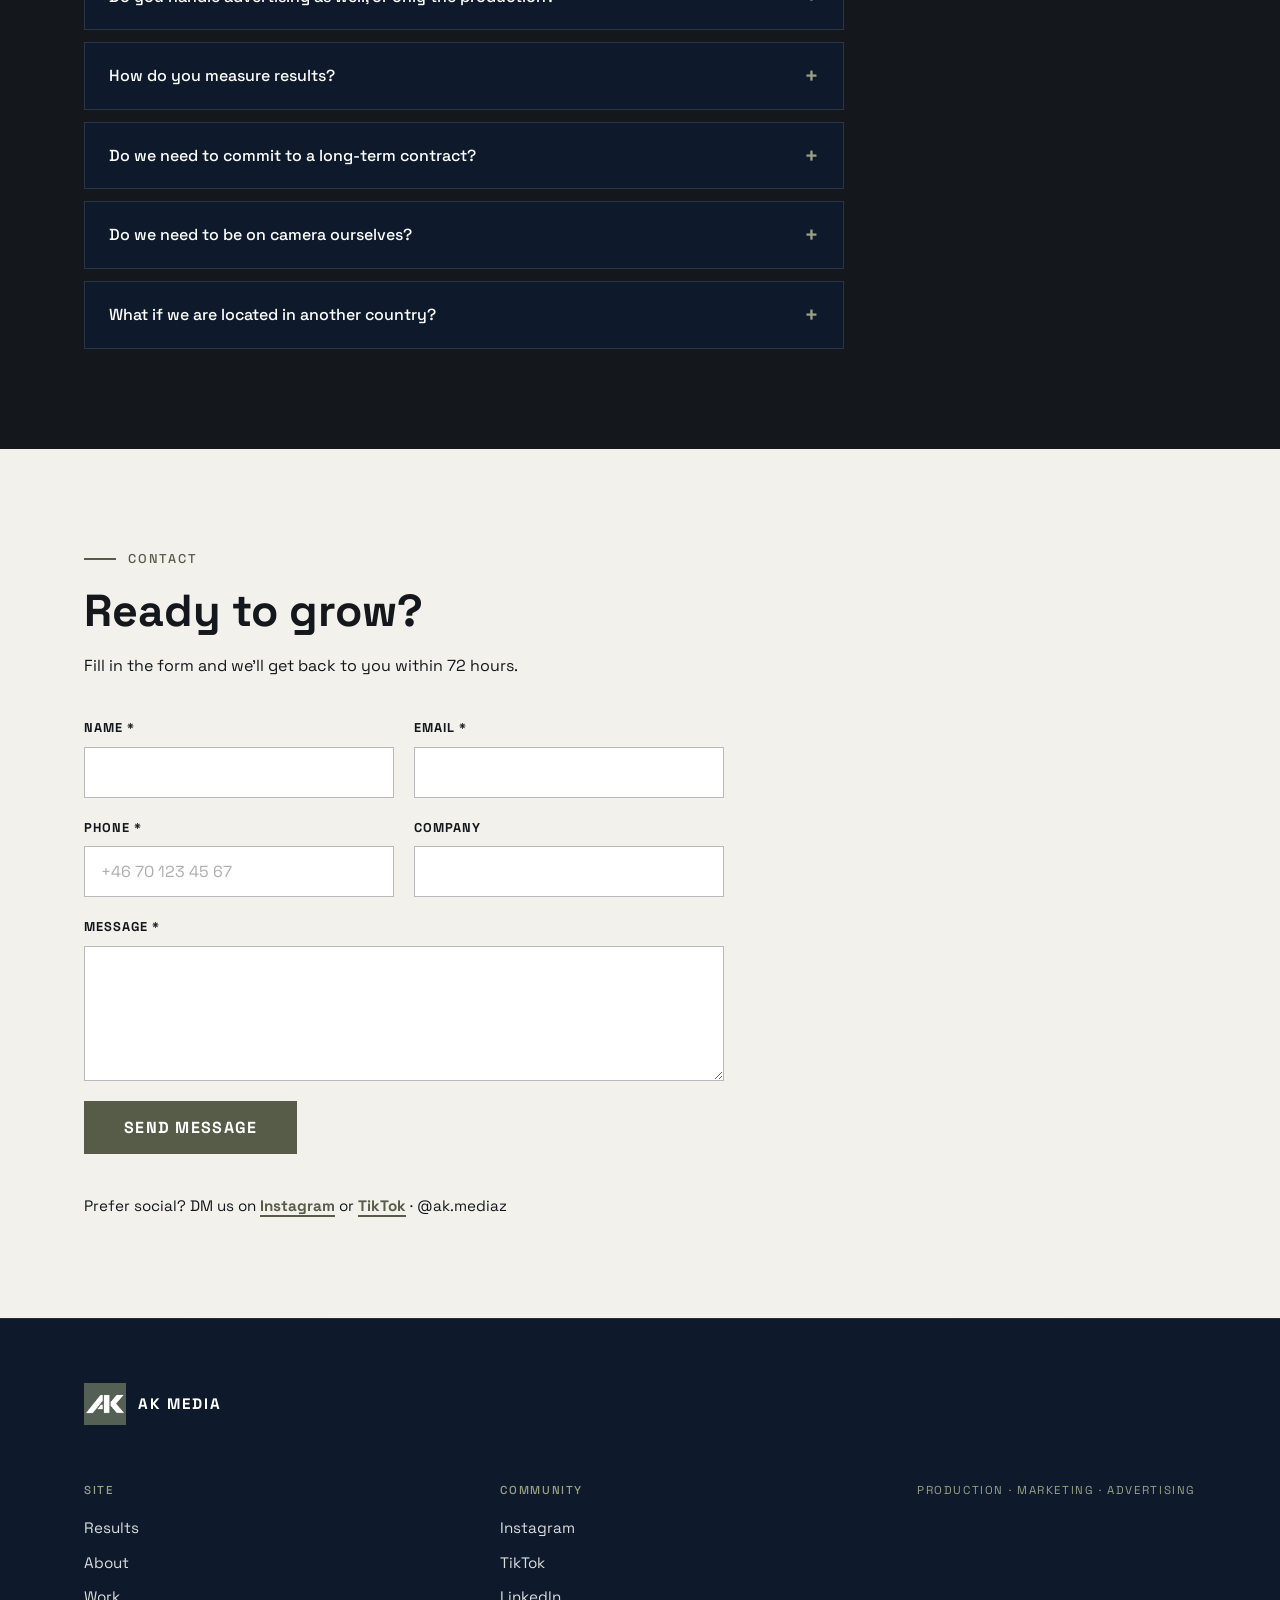
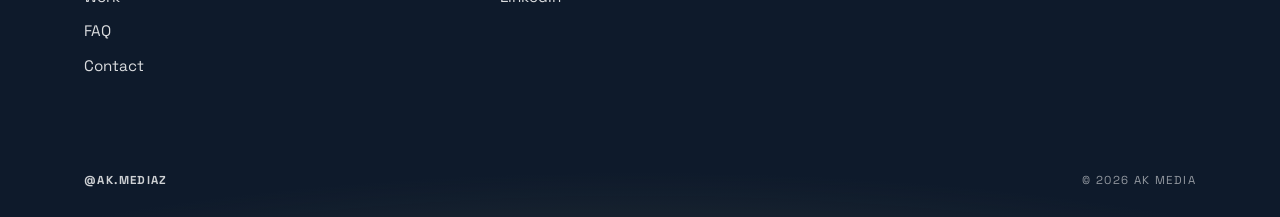
==== commit f72931a7: "Update views stat from 4M+ to 30M+" ====
--- a/index.html
+++ b/index.html
@@ -124,7 +124,7 @@
           <p class="stat-label" data-i18n="stats.films">Films produced</p>
         </div>
         <div class="stat-block reveal">
-          <span class="stat-number" data-count="4">0</span><span class="stat-suffix">M+</span>
+          <span class="stat-number" data-count="30">0</span><span class="stat-suffix">M+</span>
           <p class="stat-label" data-i18n="stats.views">Views generated</p>
         </div>
         <div class="stat-block reveal">
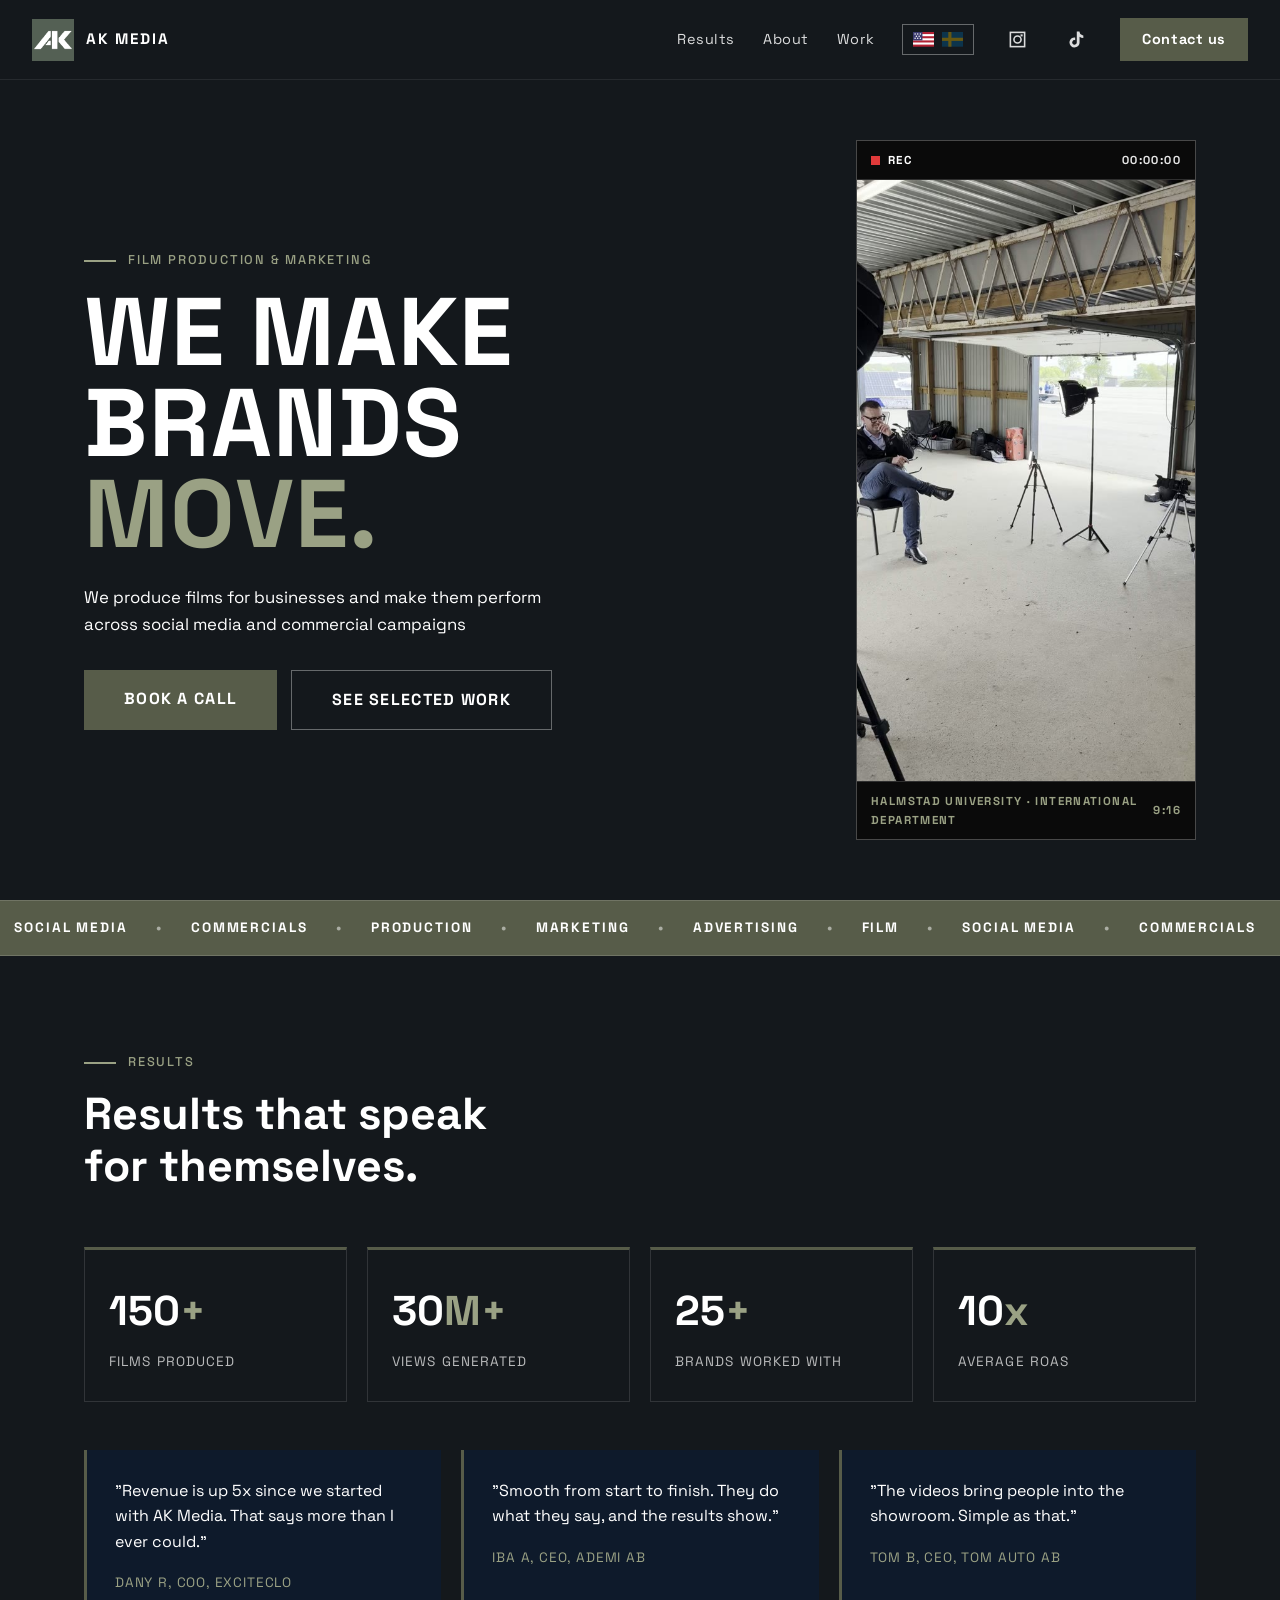
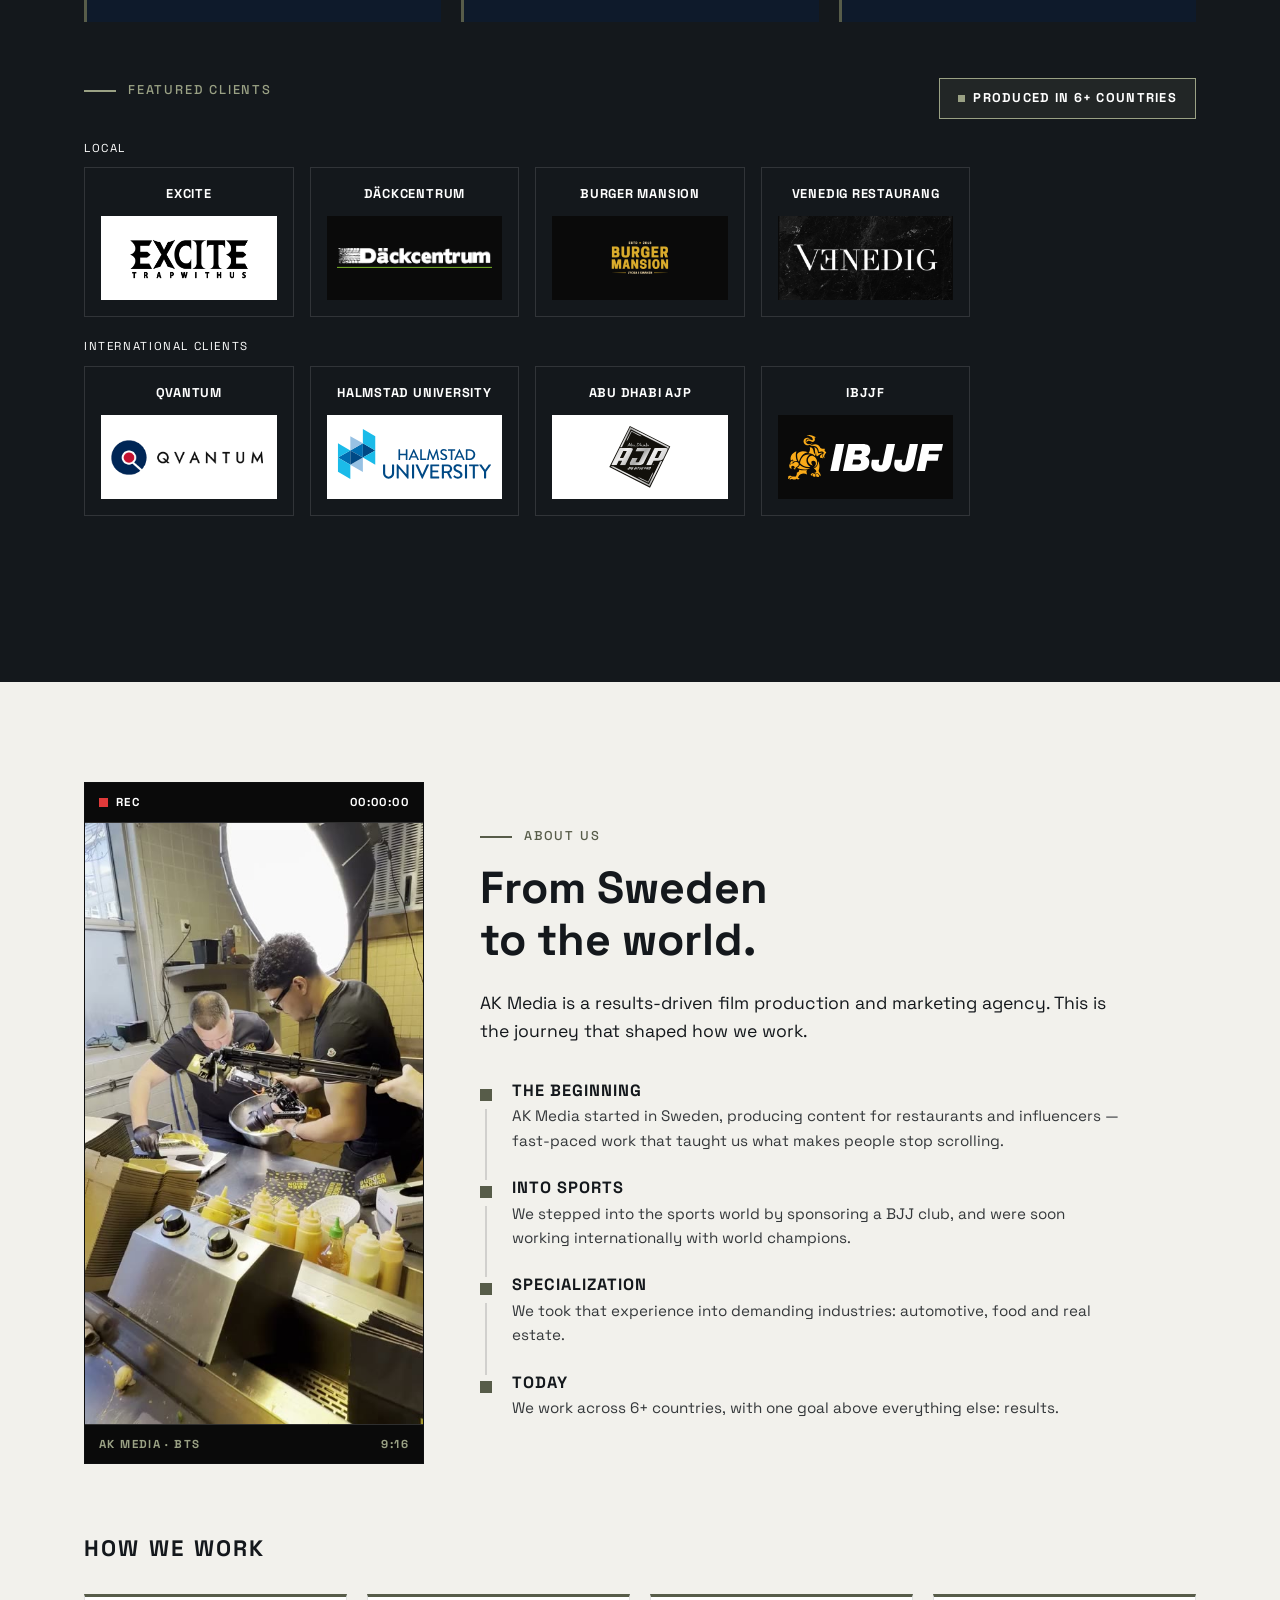
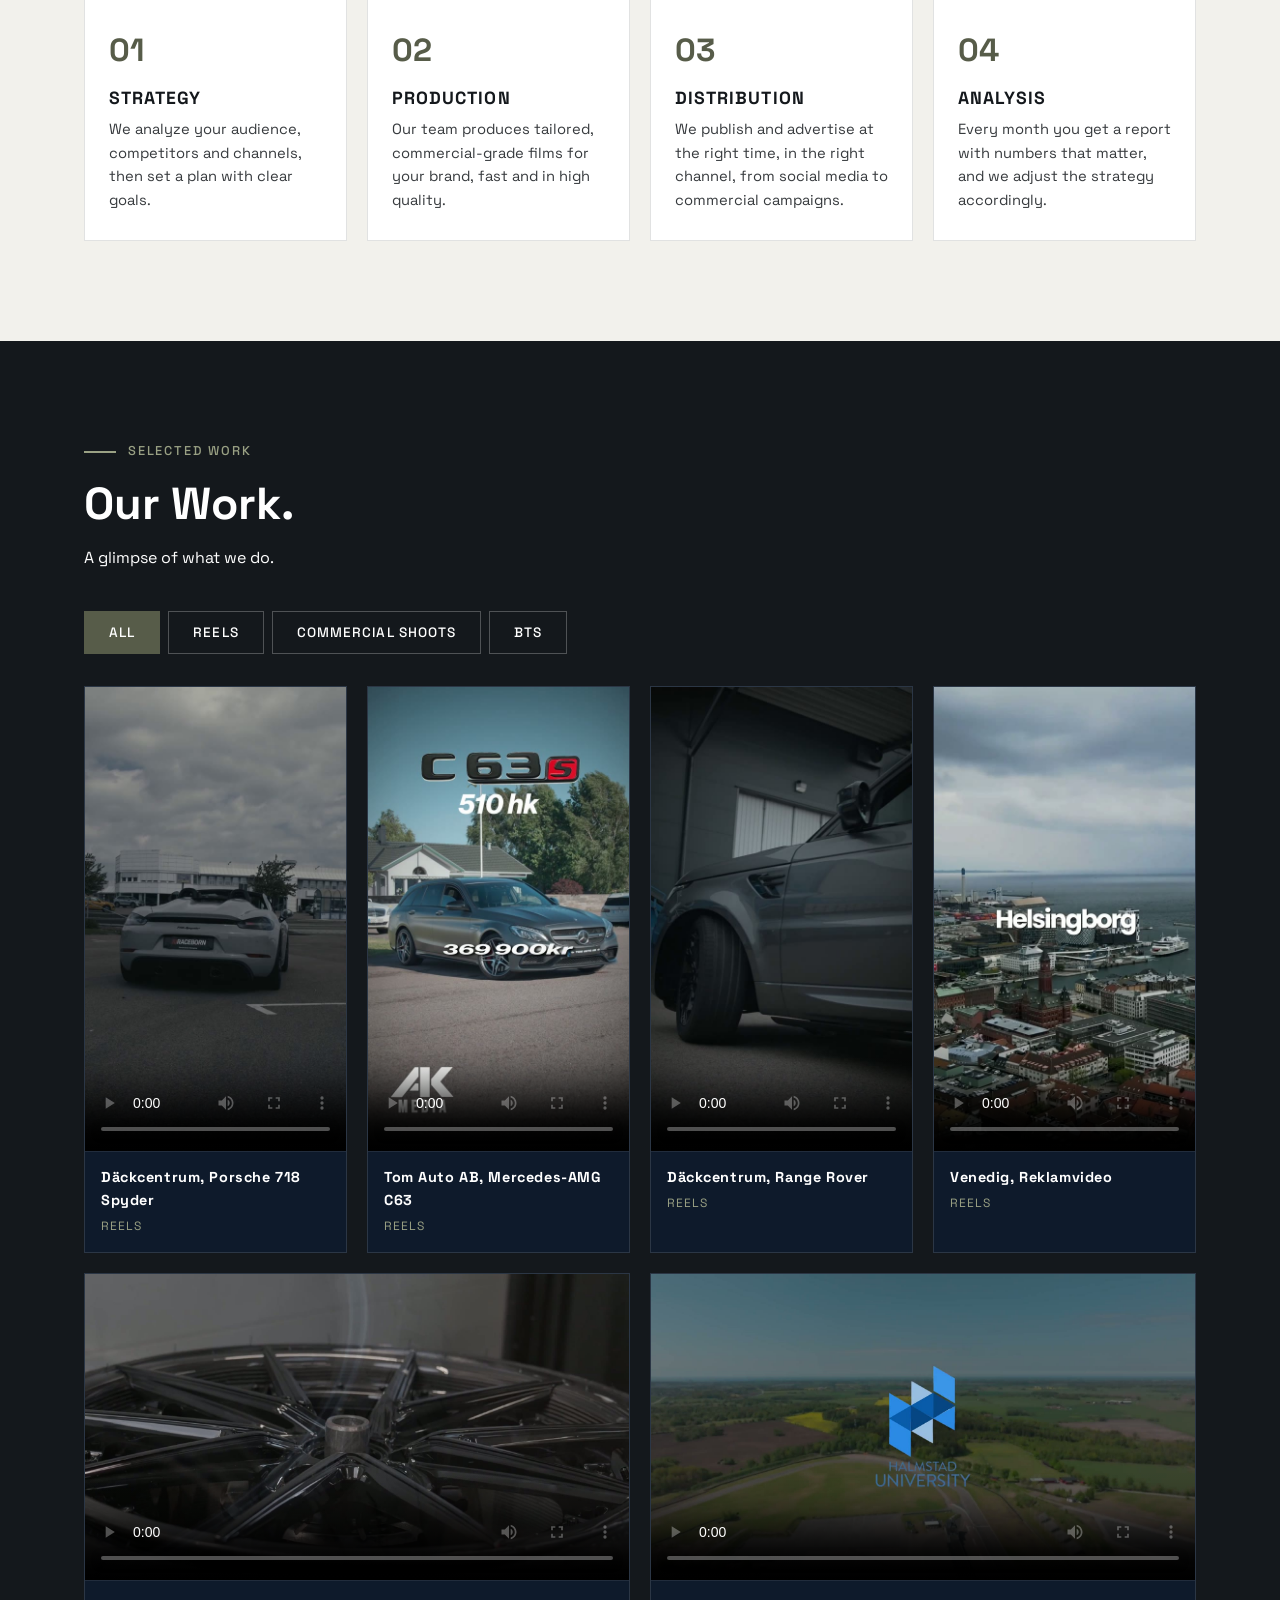
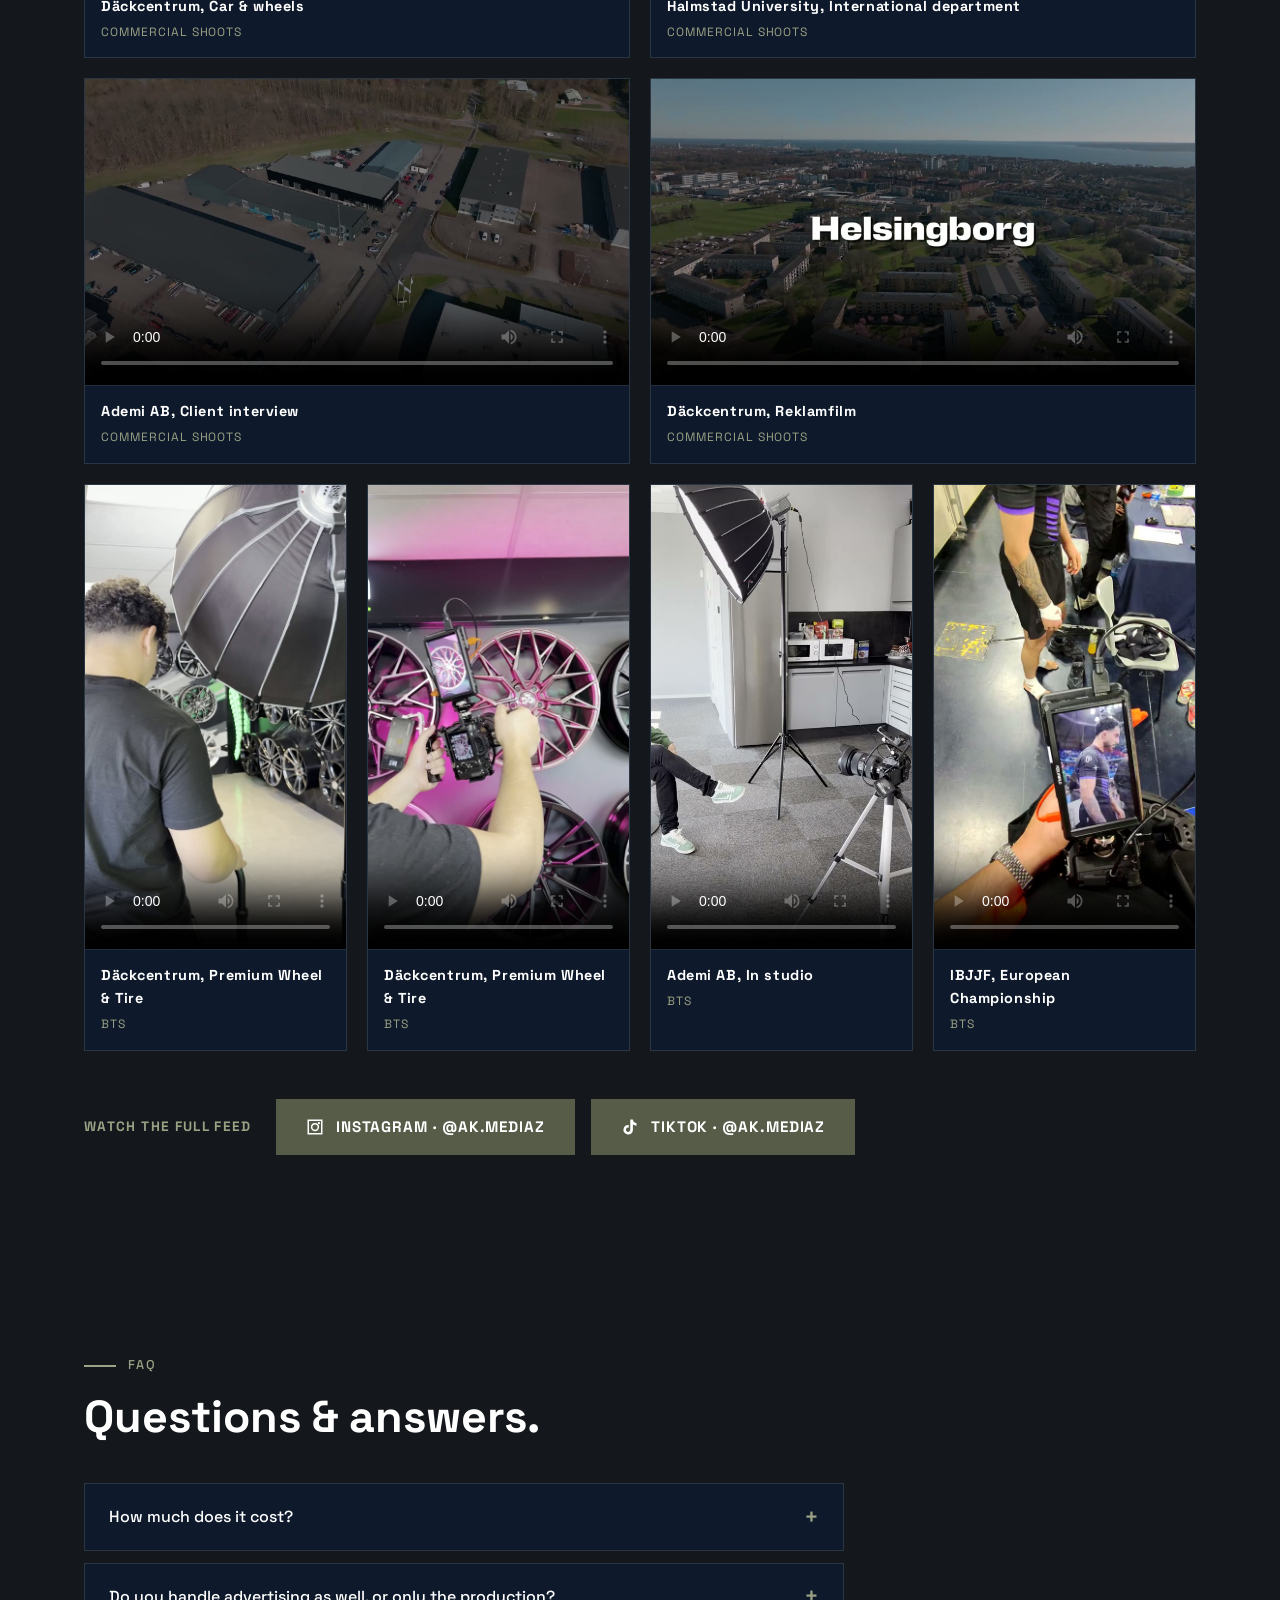
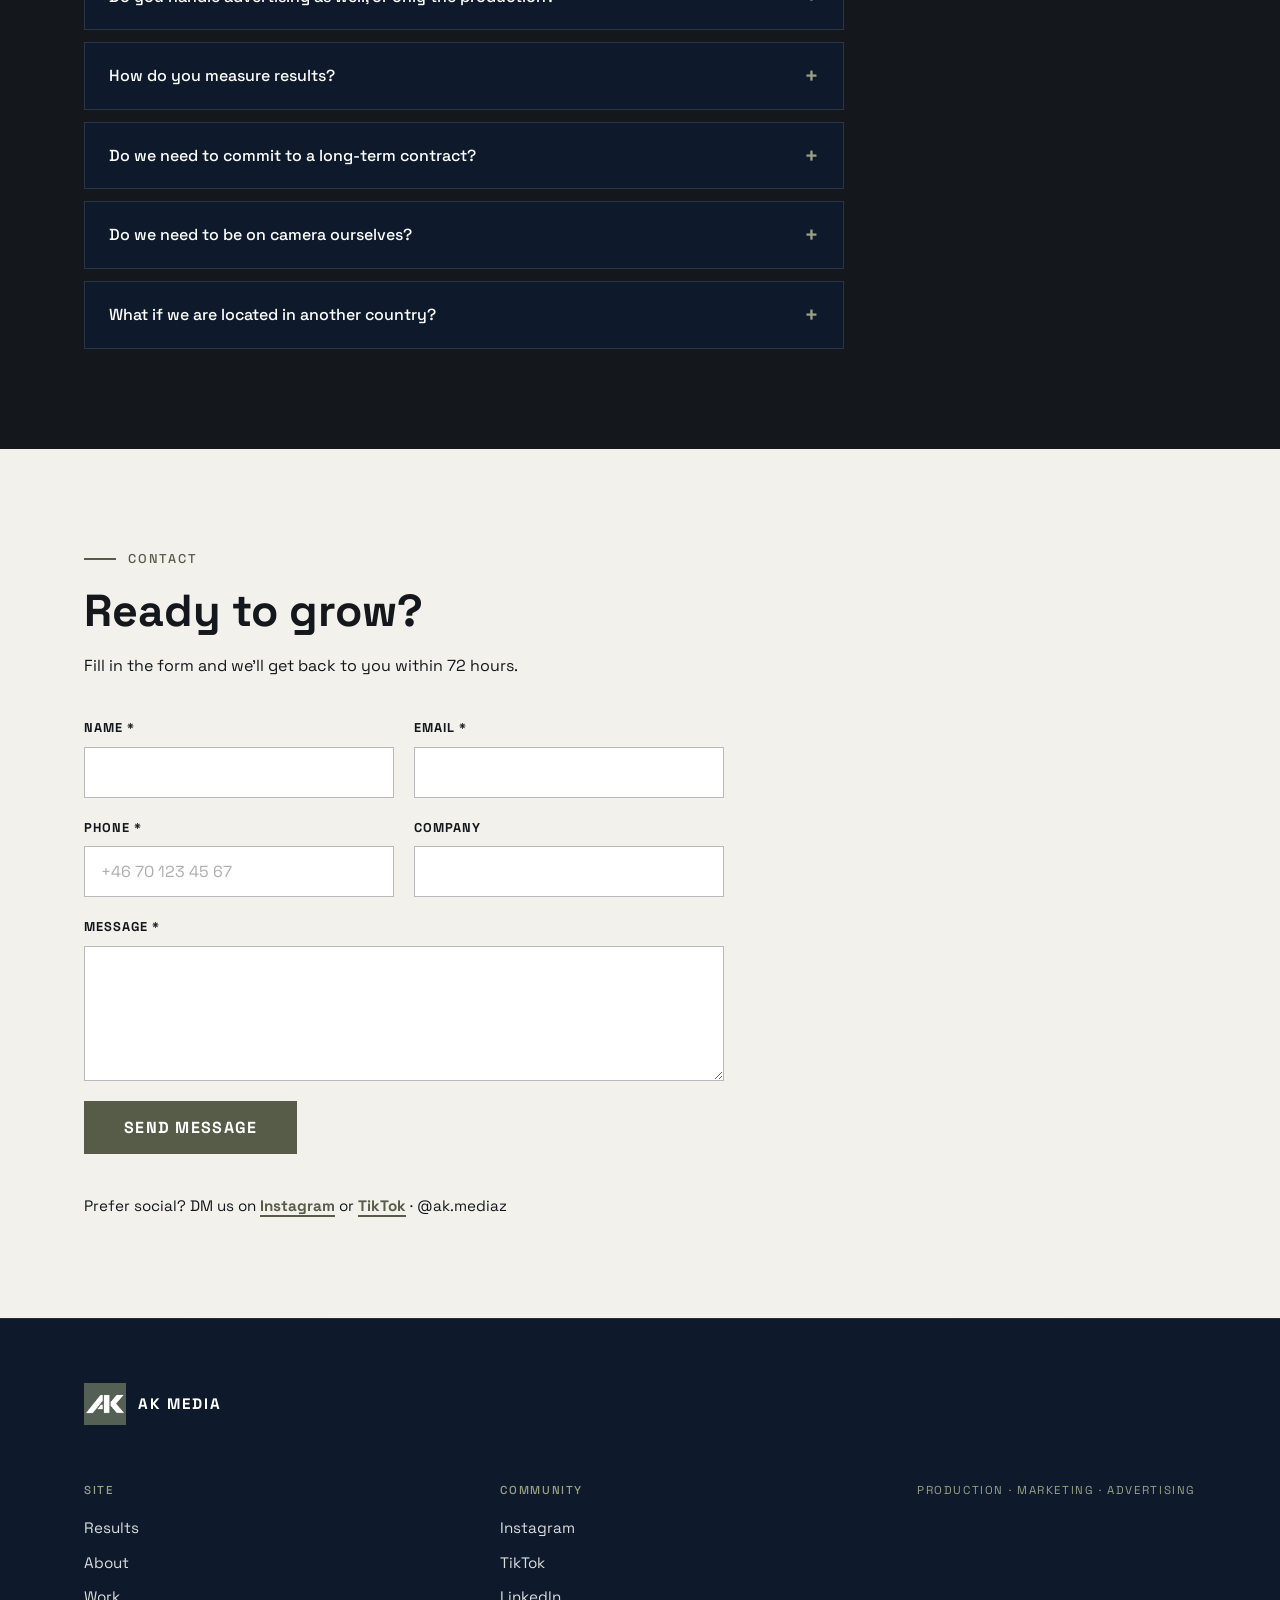
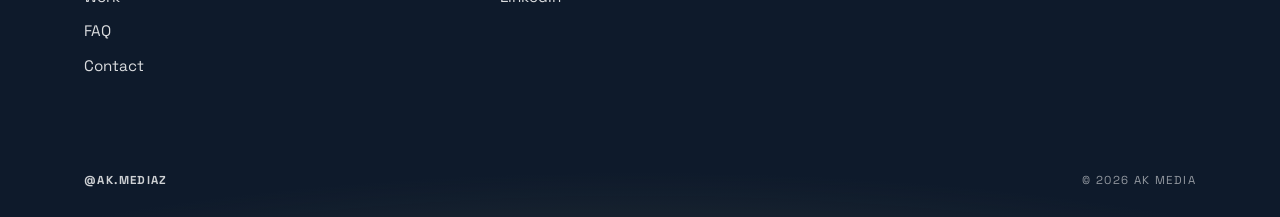
==== commit be19671d: "Update hero subheadline copy Change the line under "We make brands move" to "...perform across socia" ====
--- a/index.html
+++ b/index.html
@@ -8,7 +8,7 @@
   <meta name="description" content="AK Media produces commercial-grade films for businesses and markets them across social media and commercial channels. Production. Marketing. Advertising.">
   <meta name="keywords" content="production, marketing, advertising, film production, social media, commercials, brand films, video marketing">
   <meta property="og:title" content="AK Media | Production, Marketing & Advertising">
-  <meta property="og:description" content="We produce films for businesses and make them perform on social media and at commercial level.">
+  <meta property="og:description" content="We produce films for businesses and make them perform across social media and commercial campaigns">
   <link rel="icon" type="image/png" href="assets/logo.png">
   <link rel="preconnect" href="https://fonts.googleapis.com">
   <link rel="preconnect" href="https://fonts.gstatic.com" crossorigin>
@@ -74,7 +74,7 @@
       <div class="hero-copy">
         <p class="eyebrow reveal" data-i18n="hero.eyebrow">Film production &amp; marketing</p>
         <h1 class="reveal" data-i18n="hero.title">We make<br>brands<br><span class="accent">move.</span></h1>
-        <p class="hero-sub reveal" data-i18n="hero.sub">We produce films for businesses and make them perform on social media and at commercial level.</p>
+        <p class="hero-sub reveal" data-i18n="hero.sub">We produce films for businesses and make them perform across social media and commercial campaigns</p>
         <div class="hero-actions reveal">
           <a href="#contact" class="btn btn-green" data-i18n="hero.cta1">Book a call</a>
           <a href="#work" class="btn btn-ghost" data-i18n="hero.cta2">See selected work</a>
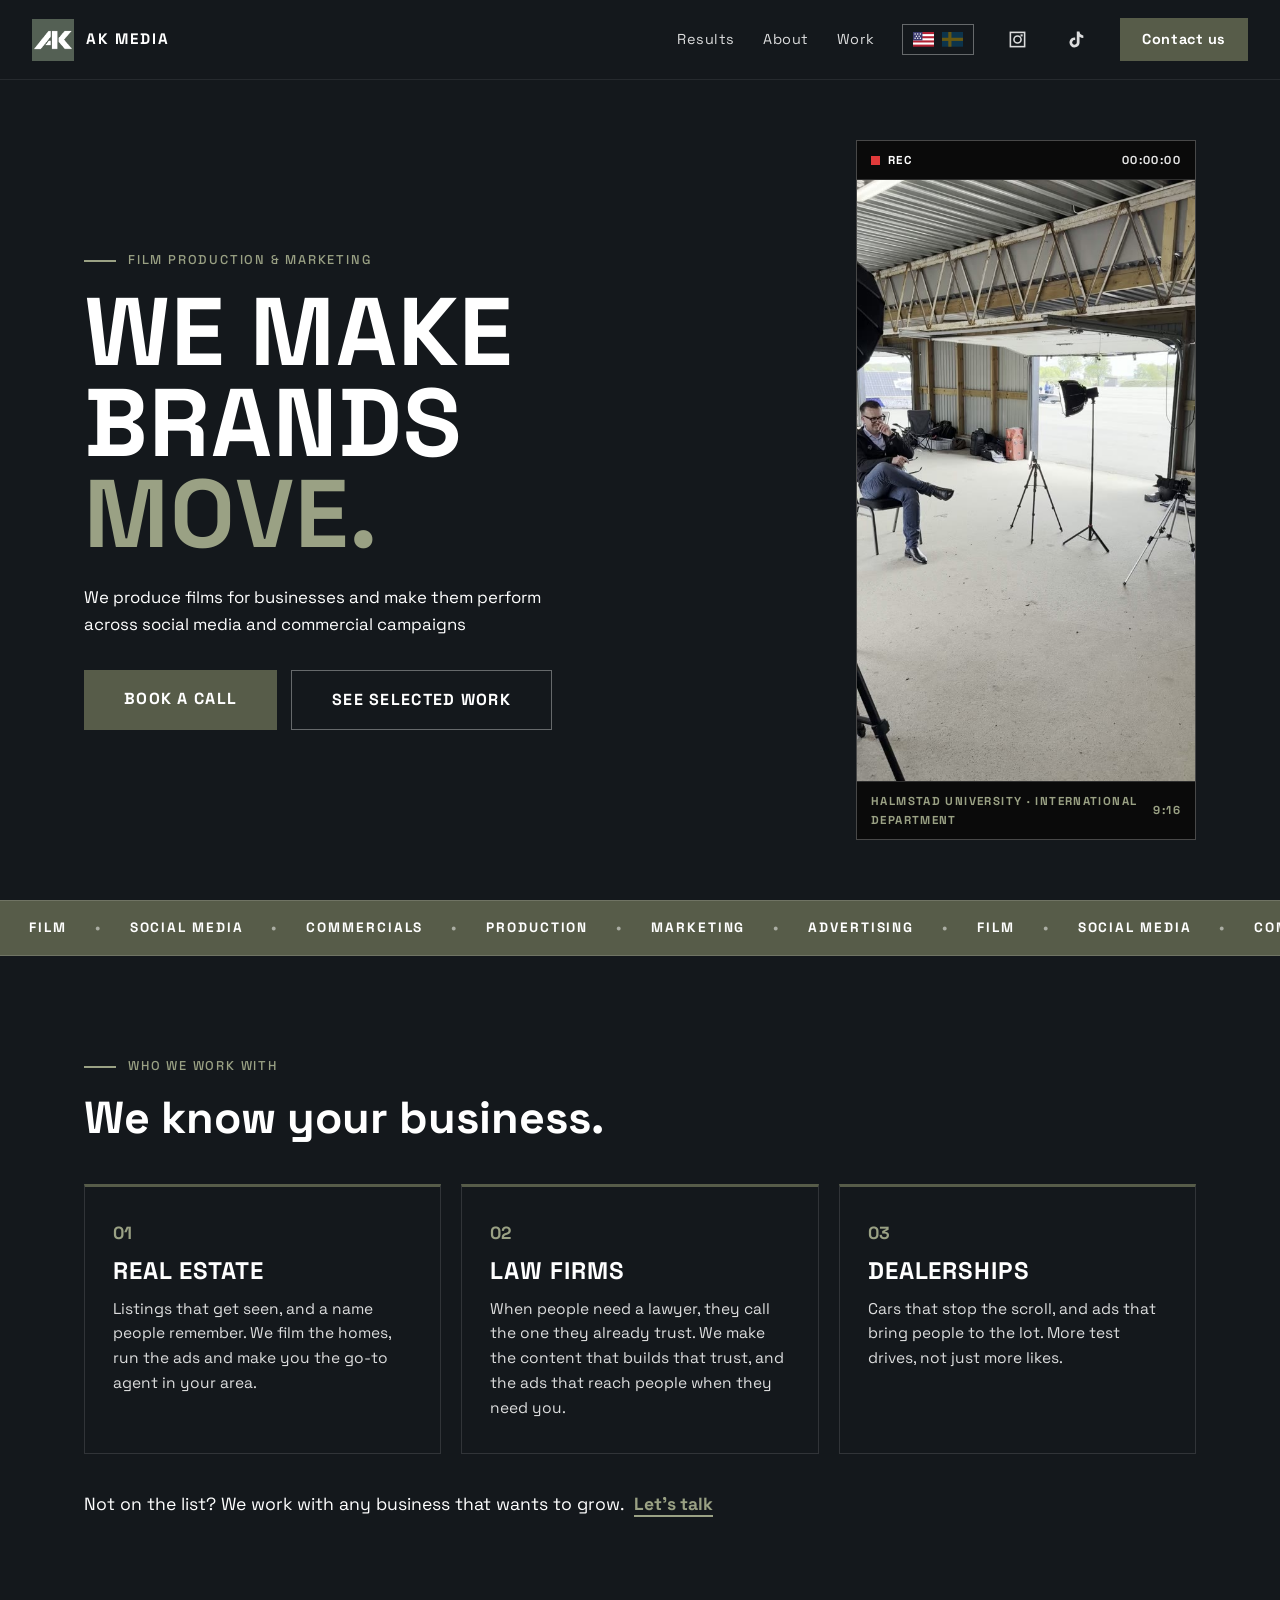
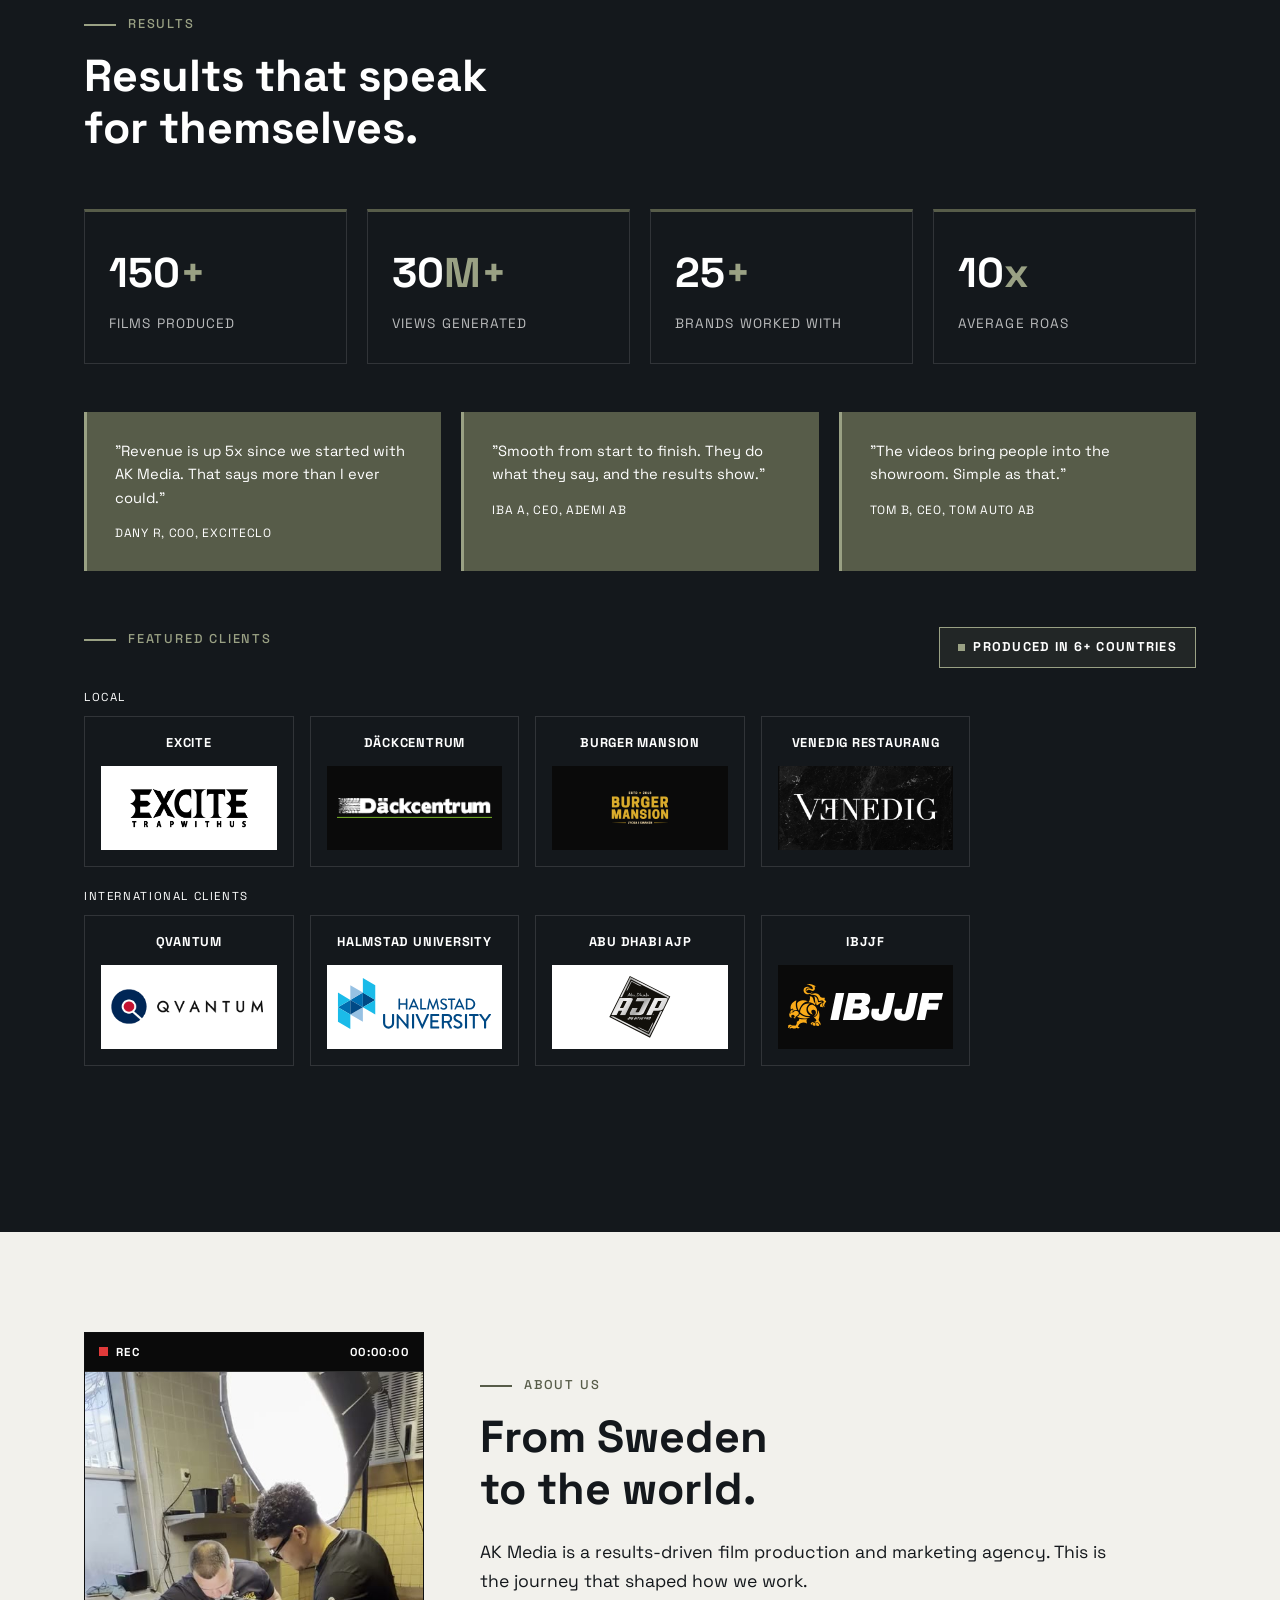
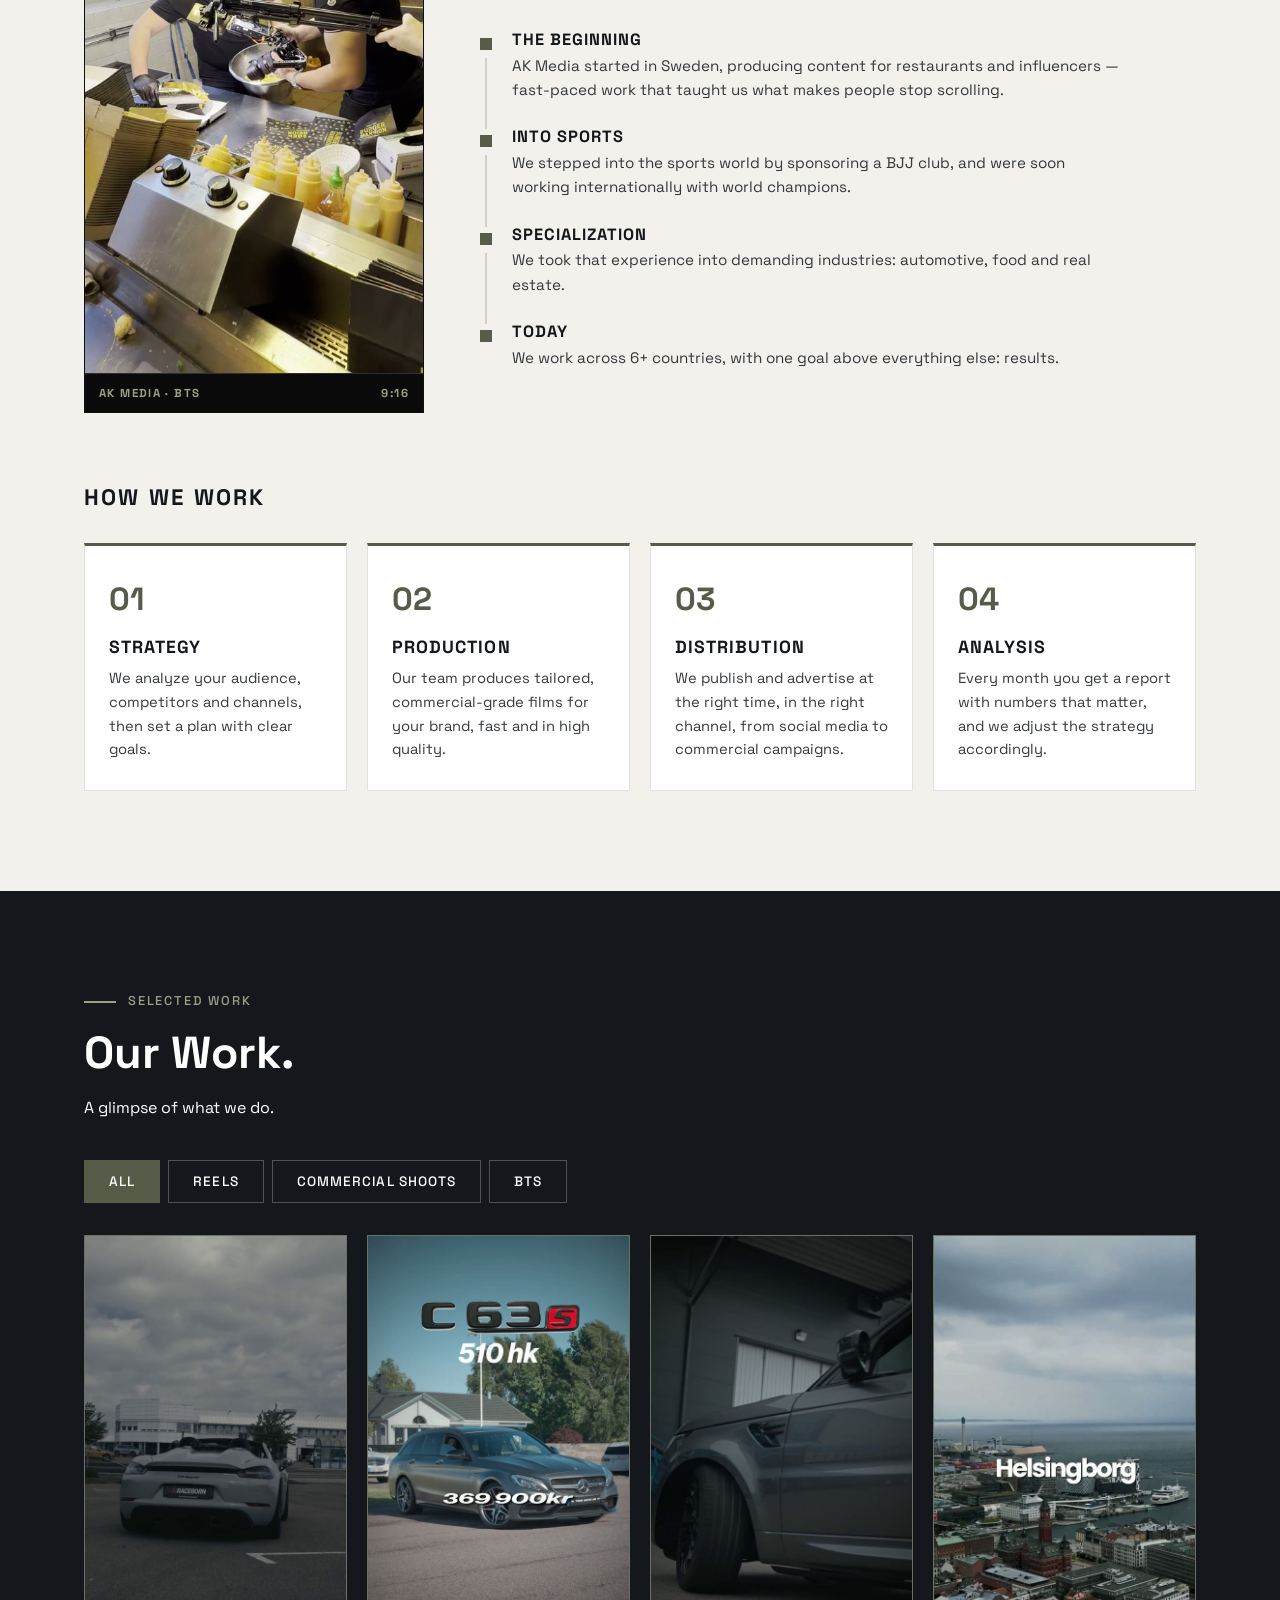
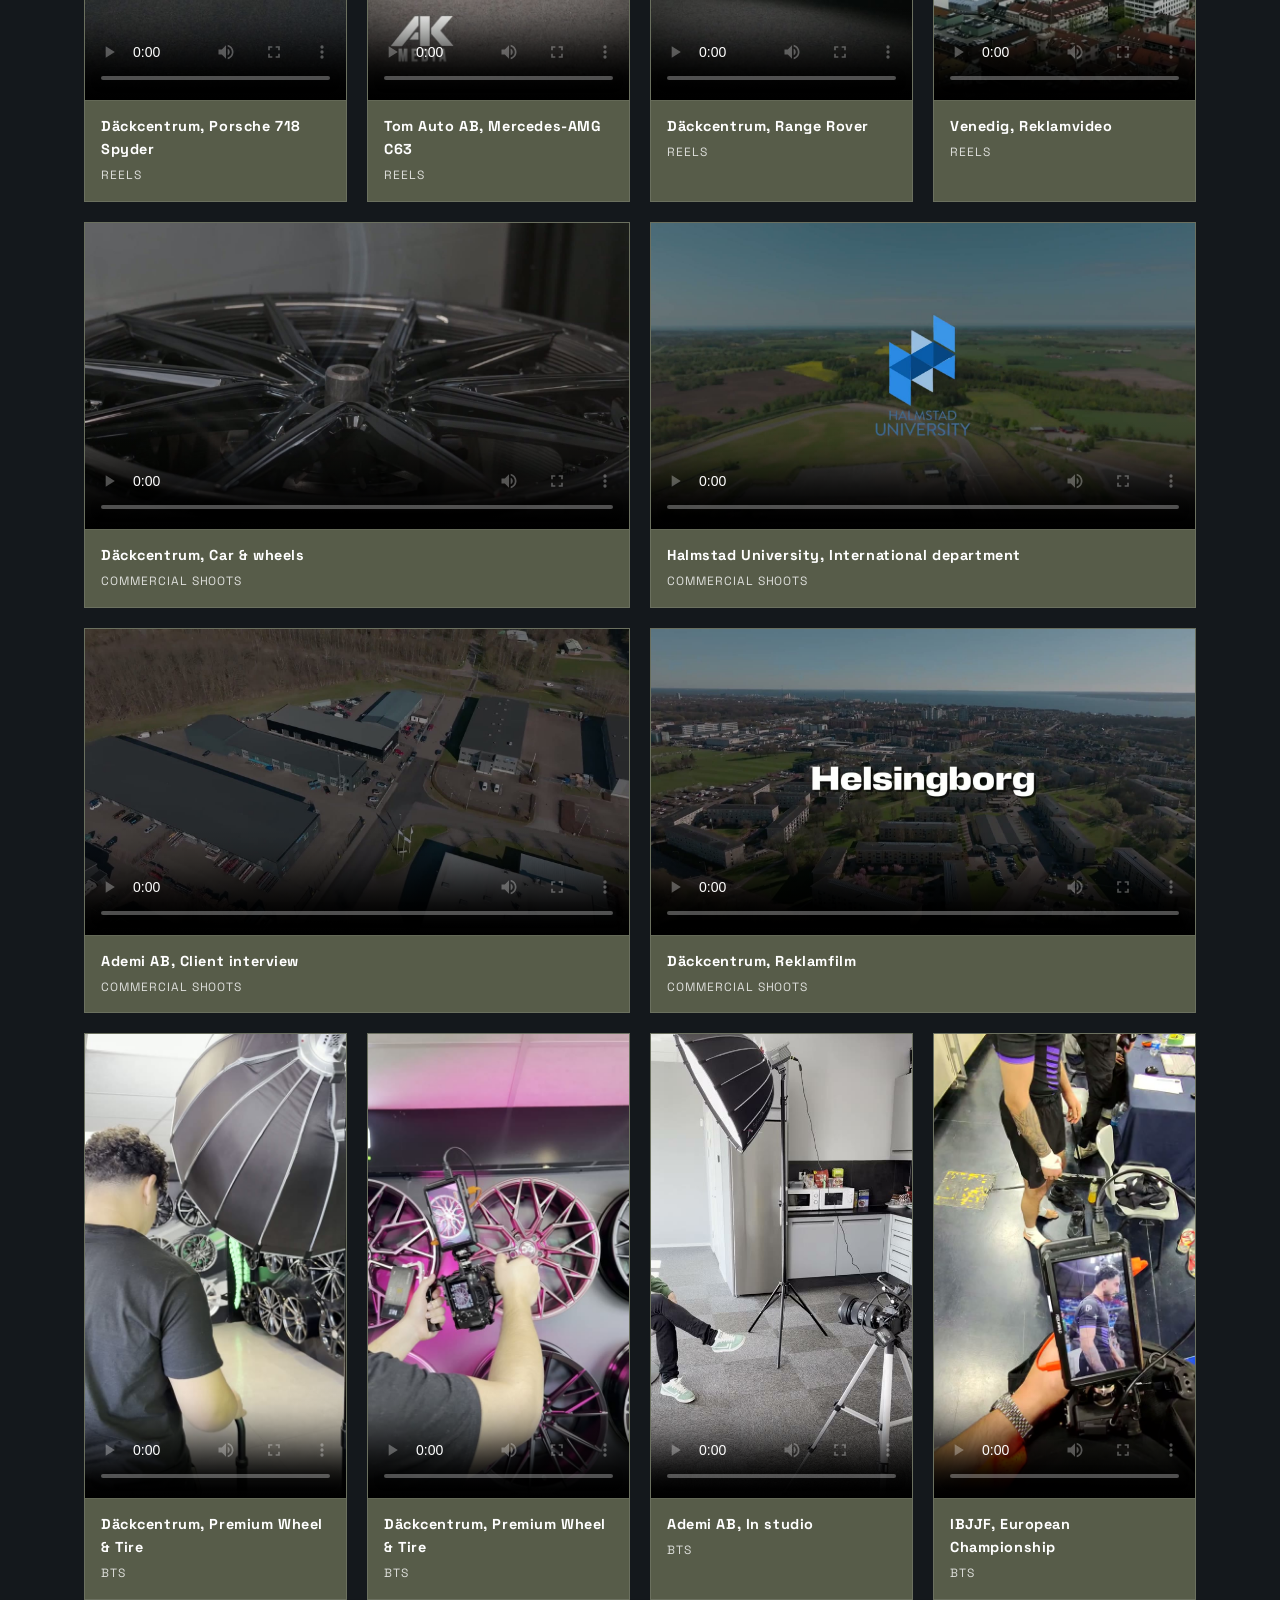
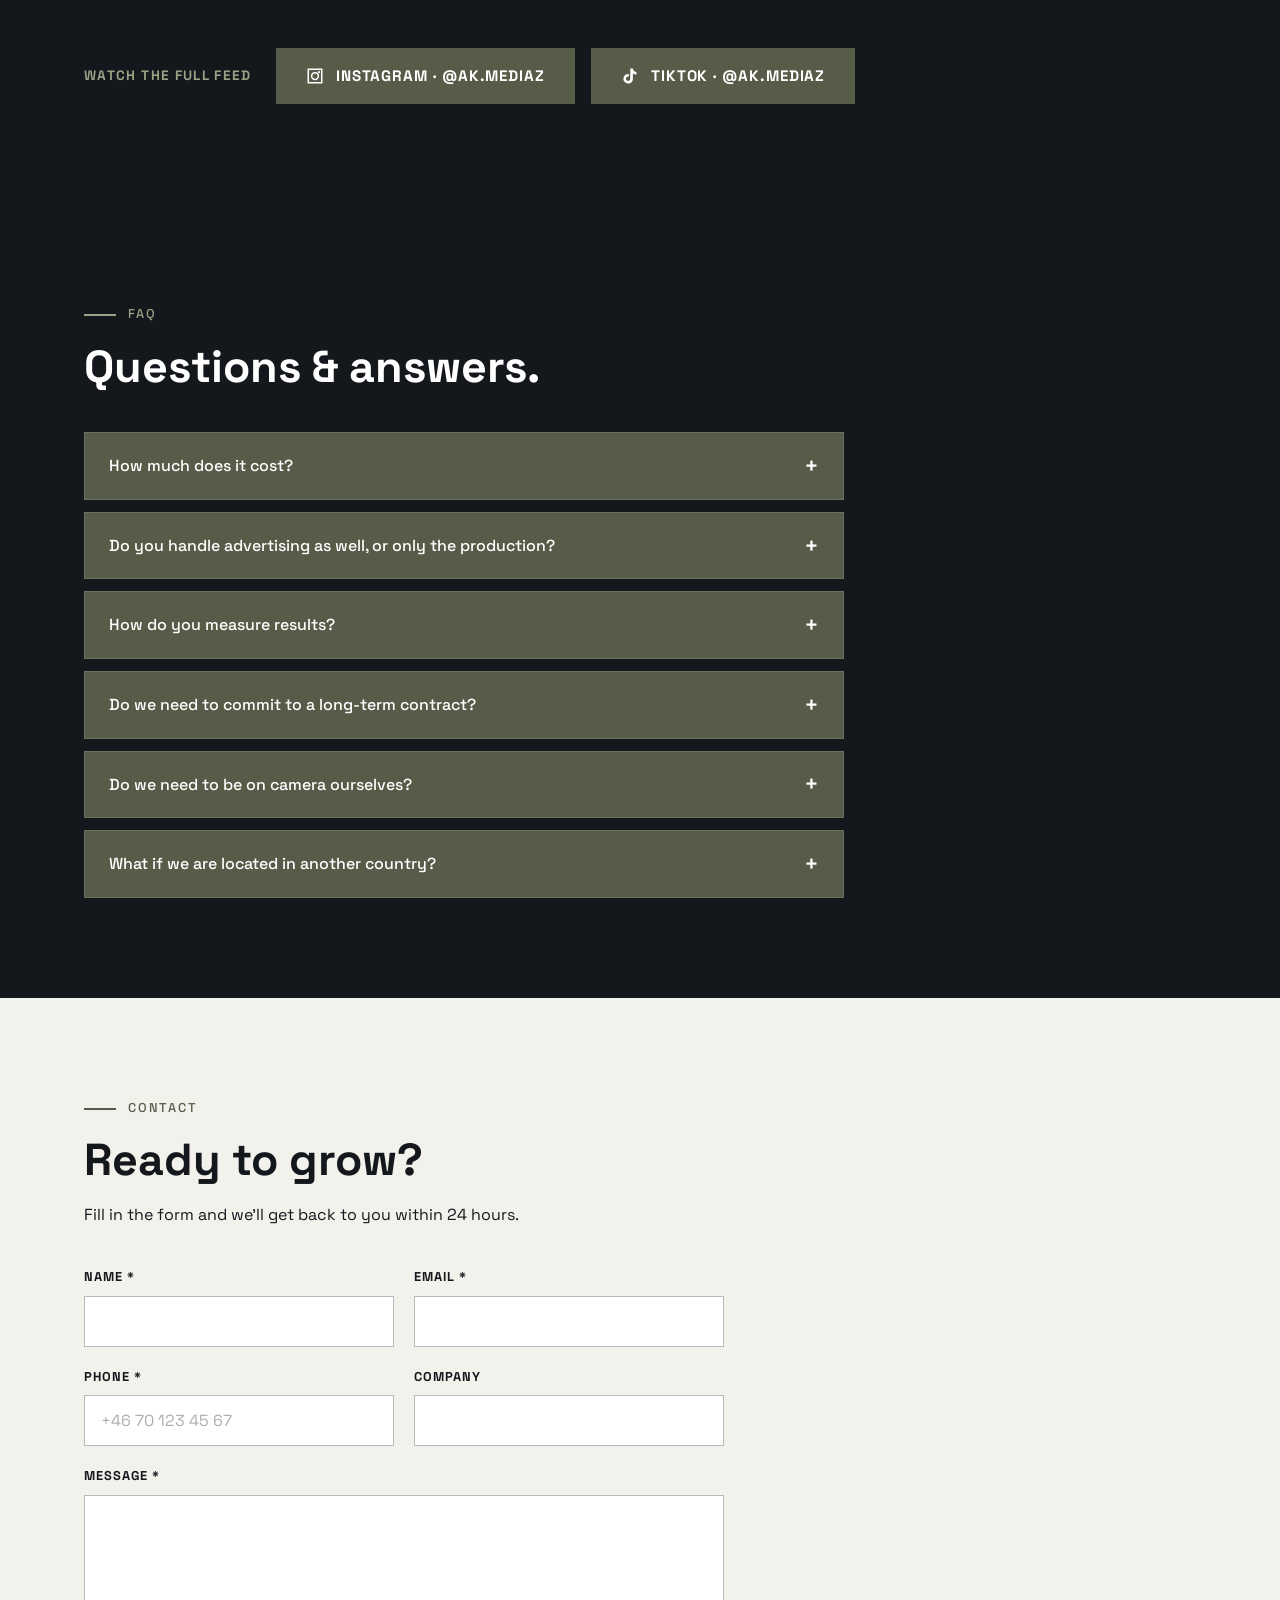
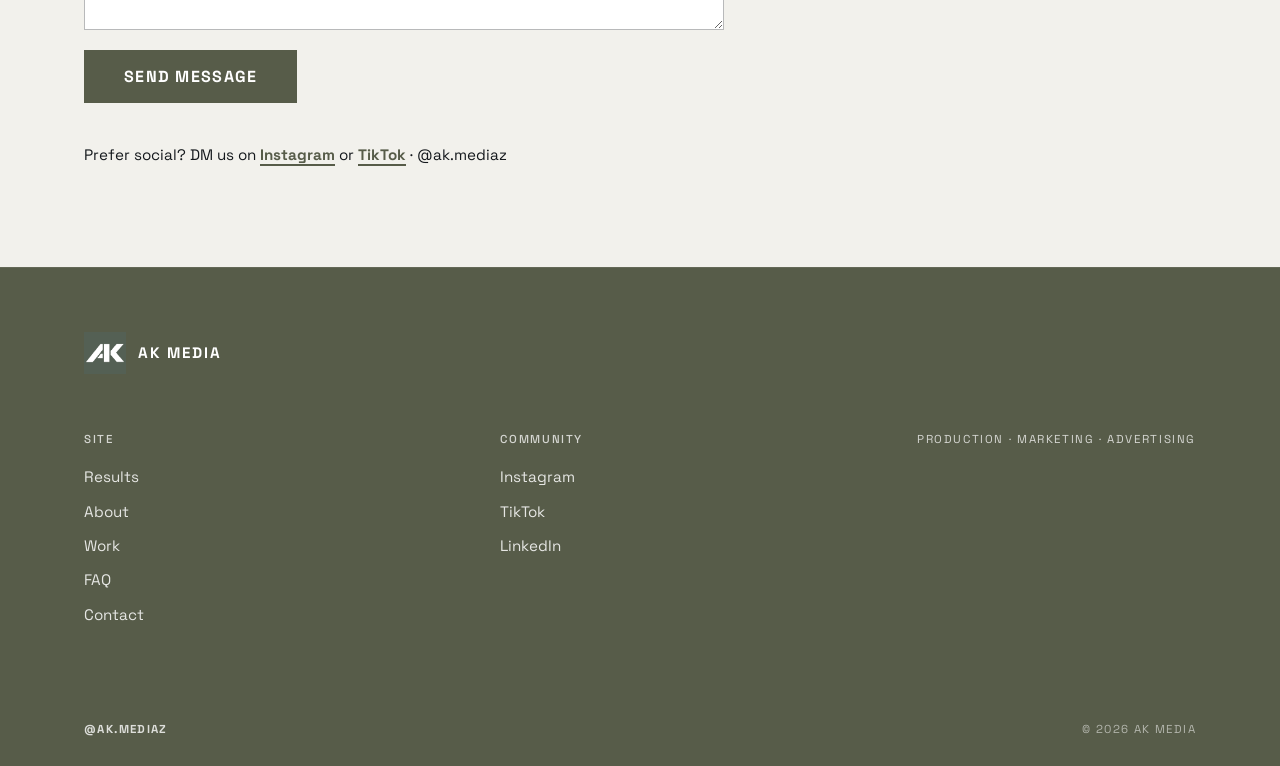
==== commit f68ae205: "Niche section, green cards, link previews and quick fixes - Add "Who we work with" section (real est" ====
--- a/index.html
+++ b/index.html
@@ -9,6 +9,13 @@
   <meta name="keywords" content="production, marketing, advertising, film production, social media, commercials, brand films, video marketing">
   <meta property="og:title" content="AK Media | Production, Marketing & Advertising">
   <meta property="og:description" content="We produce films for businesses and make them perform across social media and commercial campaigns">
+  <meta property="og:type" content="website">
+  <meta property="og:url" content="https://www.akmediaz.com/">
+  <!-- Link preview image (DMs, iMessage, LinkedIn) — must be an absolute URL -->
+  <meta property="og:image" content="https://www.akmediaz.com/assets/og.jpg">
+  <meta property="og:image:width" content="1200">
+  <meta property="og:image:height" content="630">
+  <meta name="twitter:card" content="summary_large_image">
   <link rel="icon" type="image/png" href="assets/logo.png">
   <link rel="preconnect" href="https://fonts.googleapis.com">
   <link rel="preconnect" href="https://fonts.gstatic.com" crossorigin>
@@ -16,27 +23,6 @@
   <link rel="stylesheet" href="styles.css">
 </head>
 <body>
-  <script>
-    // Always open on the very top of the page, even if the shared/opened
-    // URL carries a #section hash (e.g. from a copied address-bar link).
-    // The browser resolves the fragment scroll again once the target
-    // element and layout are ready (after load), so we must re-force the
-    // scroll then too — stripping the hash early isn't enough on its own.
-    (function () {
-      var hadHash = !!window.location.hash;
-      if (!hadHash) return;
-      if ("scrollRestoration" in history) history.scrollRestoration = "manual";
-      var toTop = function () { window.scrollTo(0, 0); };
-      toTop();
-      history.replaceState(null, "", window.location.pathname + window.location.search);
-      window.addEventListener("load", function () {
-        toTop();
-        setTimeout(toTop, 0);
-        setTimeout(toTop, 300);
-      });
-    })();
-  </script>
-
   <!-- ============ HEADER ============ -->
   <header class="site-header">
     <a href="#top" class="brand">
@@ -111,6 +97,32 @@
     </div>
   </div>
 
+  <!-- ============ WHO WE WORK WITH: NICHES ============ -->
+  <section class="who">
+    <div class="container">
+      <p class="eyebrow reveal" data-i18n="who.eyebrow">Who we work with</p>
+      <h2 class="reveal" data-i18n="who.title">We know your business.</h2>
+      <div class="niche-grid">
+        <div class="niche reveal">
+          <span class="step-number">01</span>
+          <h3 data-i18n="n1.t">Real estate</h3>
+          <p data-i18n="n1.p">Listings that get seen, and a name people remember. We film the homes, run the ads and make you the go-to agent in your area.</p>
+        </div>
+        <div class="niche reveal">
+          <span class="step-number">02</span>
+          <h3 data-i18n="n2.t">Law firms</h3>
+          <p data-i18n="n2.p">When people need a lawyer, they call the one they already trust. We make the content that builds that trust, and the ads that reach people when they need you.</p>
+        </div>
+        <div class="niche reveal">
+          <span class="step-number">03</span>
+          <h3 data-i18n="n3.t">Dealerships</h3>
+          <p data-i18n="n3.p">Cars that stop the scroll, and ads that bring people to the lot. More test drives, not just more likes.</p>
+        </div>
+      </div>
+      <p class="catch-all reveal"><span data-i18n="who.catch">Not on the list? We work with any business that wants to grow.</span> <a href="#contact" data-i18n="who.cta">Let's talk</a></p>
+    </div>
+  </section>
+
   <!-- ============ 1. RESULTS: STATS, REVIEWS & CLIENTS ============ -->
   <section id="results" class="hero">
     <div class="container">
@@ -344,7 +356,7 @@
     <div class="container">
       <p class="eyebrow reveal" data-i18n="contact.eyebrow">Contact</p>
       <h2 class="reveal" data-i18n="contact.title">Ready to grow?</h2>
-      <p class="contact-sub reveal" data-i18n="contact.sub">Fill in the form and we'll get back to you within 72 hours.</p>
+      <p class="contact-sub reveal" data-i18n="contact.sub">Fill in the form and we'll get back to you within 24 hours.</p>
 
       <form id="contactForm" class="reveal" action="https://formsubmit.co/akram.hameed8@icloud.com" method="POST" novalidate>
         <input type="hidden" name="_subject" value="New inquiry: AK Media website">
@@ -383,7 +395,7 @@
           <span class="field-error" data-for="message" data-i18n="e.message">Please write a message.</span>
         </div>
         <button type="submit" class="btn btn-green" data-i18n="f.send">Send message</button>
-        <p class="form-success" id="formSuccess" hidden data-i18n="f.success">Thank you! We'll get back to you within 72 hours.</p>
+        <p class="form-success" id="formSuccess" hidden data-i18n="f.success">Thank you! We'll get back to you within 24 hours.</p>
         <p class="form-error" id="formError" hidden data-i18n="f.error">Something went wrong. Please try again, or DM us on Instagram instead.</p>
       </form>
 
--- a/styles.css
+++ b/styles.css
@@ -10,7 +10,6 @@
   color-scheme: only light;
   interpolate-size: allow-keywords; /* lets height animate to auto (FAQ) */
   --navy: #14181C;
-  --navy-deep: #0E1A2B;
   --green: #575C49;        /* logo green */
   --green-dark: #464A3A;   /* hover */
   --green-light: #9AA184;  /* small accent text on dark backgrounds */
@@ -161,19 +160,41 @@
 }
 
 .review-card {
-  background: var(--navy-deep);
-  border-left: 3px solid var(--green);
+  background: var(--green);
+  border-left: 3px solid var(--green-light);
   padding: 28px;
 }
 
-.review-card p { font-size: 1rem; margin-bottom: 18px; }
+.review-card p { font-size: 0.92rem; margin-bottom: 14px; }
 
 .review-card footer {
-  font-size: 0.85rem;
-  color: var(--green-light);
+  font-size: 0.75rem;
+  color: var(--white);
   text-transform: uppercase;
   letter-spacing: 0.06em;
 }
+
+/* ---------------- Who we work with: niche cards ---------------- */
+.who { background: var(--navy); padding: 100px 0 0; }
+.who .eyebrow { color: var(--green-light); }
+
+.niche-grid { display: grid; grid-template-columns: repeat(3, 1fr); gap: 20px; margin-top: 40px; }
+
+.niche {
+  border: 1px solid rgba(255, 255, 255, 0.12);
+  border-top: 3px solid var(--green);
+  padding: 32px 28px;
+}
+.niche .step-number { color: var(--green-light); font-size: 1.1rem; }
+.niche h3 { font-size: 1.5rem; margin: 10px 0 12px; text-transform: uppercase; letter-spacing: 0.04em; }
+.niche p { opacity: 0.85; font-size: 0.97rem; }
+
+.catch-all { margin-top: 36px; font-size: 1.1rem; }
+.catch-all a {
+  color: var(--green-light); font-weight: 700; text-decoration: none;
+  border-bottom: 2px solid var(--green-light); margin-left: 6px;
+}
+.catch-all a:hover { color: var(--white); border-color: var(--white); }
 
 /* ---------------- Hero: reel-first split ---------------- */
 .hero-split {
@@ -248,7 +269,6 @@
 .client-card:hover { border-color: var(--green-light); }
 
 .client-name { font-weight: 700; font-size: 0.8rem; text-align: center; text-transform: uppercase; letter-spacing: 0.06em; }
-
 .client-logo-img { width: 100%; height: 84px; object-fit: contain; background: #0A0A0A; padding: 10px; }
 .client-card.light .client-logo-img { background: var(--white); }
 /* .zoom: crop into the center of a square logo so the wordmark reads larger */
@@ -355,7 +375,7 @@
 
 .video-card {
   border: 1px solid rgba(255, 255, 255, 0.12);
-  background: var(--navy-deep);
+  background: var(--green);
   overflow: hidden;
 }
 
@@ -365,7 +385,7 @@
   aspect-ratio: 9 / 16;
   display: block;
   object-fit: cover;
-  background: var(--navy-deep);
+  background: var(--green);
 }
 
 /* Landscape clips get a double-width 16:9 card instead of a cropped sliver */
@@ -420,7 +440,8 @@
   font-size: 0.75rem;
   text-transform: uppercase;
   letter-spacing: 0.08em;
-  color: var(--green-light);
+  color: var(--white);
+  opacity: 0.8;
 }
 
 .work-socials { margin-top: 48px; display: flex; align-items: center; gap: 16px; flex-wrap: wrap; }
@@ -452,7 +473,7 @@
 .faq-list { margin-top: 40px; max-width: 760px; display: grid; gap: 12px; }
 
 .faq-item {
-  background: var(--navy-deep);
+  background: var(--green);
   border: 1px solid rgba(255, 255, 255, 0.12);
 }
 
@@ -462,7 +483,7 @@
   display: flex; align-items: center; justify-content: space-between; gap: 16px;
   padding: 20px 24px;
   font-weight: 500;
-  transition: color 0.2s ease;
+  transition: background 0.2s ease;
 }
 
 .faq-item summary::-webkit-details-marker { display: none; }
@@ -472,14 +493,14 @@
 .faq-item summary::after {
   content: "+";
   font-size: 1.5rem; font-weight: 500; line-height: 1;
-  color: var(--green-light);
+  color: var(--white);
   flex-shrink: 0;
   transition: transform 0.25s ease;
 }
 
 .faq-item[open] summary::after { transform: rotate(45deg); }
 
-.faq-item summary:hover { color: var(--green-light); }
+.faq-item summary:hover { background: var(--green-dark); }
 
 .faq-item p { padding: 0 24px 22px; opacity: 0.85; font-size: 0.95rem; max-width: 660px; }
 
@@ -561,9 +582,7 @@
 
 /* ---------------- Footer (NOA-style: brand top, link columns, bottom bar) ---------------- */
 .site-footer {
-  background:
-    radial-gradient(130% 90% at 50% 145%, rgba(87, 92, 73, 0.65), transparent 60%),
-    var(--navy-deep);
+  background: var(--green);
   border-top: 1px solid rgba(255, 255, 255, 0.08);
   padding: 64px 0 28px;
 }
@@ -576,7 +595,7 @@
 }
 
 .footer-heading {
-  font-size: 0.72rem; font-weight: 500; color: var(--green-light);
+  font-size: 0.72rem; font-weight: 500; color: rgba(255, 255, 255, 0.75);
   text-transform: uppercase; letter-spacing: 0.14em; margin-bottom: 12px;
 }
 
@@ -584,10 +603,10 @@
   display: block; width: fit-content; padding: 5px 0;
   color: var(--white); text-decoration: none; font-size: 0.95rem; opacity: 0.85;
 }
-.footer-col a:hover { opacity: 1; color: var(--green-light); }
+.footer-col a:hover { opacity: 1; }
 
 .footer-tagline {
-  justify-self: end; font-size: 0.72rem; color: var(--green-light);
+  justify-self: end; font-size: 0.72rem; color: rgba(255, 255, 255, 0.75);
   text-transform: uppercase; letter-spacing: 0.14em;
 }
 
@@ -597,7 +616,7 @@
   color: var(--white); text-decoration: none; opacity: 0.8;
   font-size: 0.72rem; font-weight: 700; text-transform: uppercase; letter-spacing: 0.12em;
 }
-.footer-bottom a:hover { opacity: 1; color: var(--green-light); }
+.footer-bottom a:hover { opacity: 1; }
 
 .footer-copy { font-size: 0.72rem; text-transform: uppercase; letter-spacing: 0.12em; opacity: 0.55; }
 
@@ -618,6 +637,8 @@
 .stats-grid > :nth-child(3), .process-grid > :nth-child(3), .clients-grid > :nth-child(3), .journey > :nth-child(3) { --d: 0.16s; }
 .stats-grid > :nth-child(4), .process-grid > :nth-child(4), .clients-grid > :nth-child(4), .journey > :nth-child(4) { --d: 0.24s; }
 .clients-grid > :nth-child(5) { --d: 0.32s; }
+.niche-grid > :nth-child(2) { --d: 0.08s; }
+.niche-grid > :nth-child(3) { --d: 0.16s; }
 .reviews-grid > :nth-child(2) { --d: 0.1s; }
 .reviews-grid > :nth-child(3) { --d: 0.2s; }
 
@@ -634,6 +655,7 @@
 @media (max-width: 900px) {
   .stats-grid { grid-template-columns: repeat(2, 1fr); }
   .reviews-grid { grid-template-columns: 1fr; }
+  .niche-grid { grid-template-columns: 1fr; }
   .process-grid { grid-template-columns: repeat(2, 1fr); }
   .video-grid { grid-template-columns: repeat(2, 1fr); }
   .clients-grid { grid-template-columns: repeat(2, 1fr); }
@@ -658,6 +680,10 @@
   .container { padding: 0 18px; }
   .hero { padding: 52px 0 60px; }
   .about, .preview, .faq, .contact { padding: 60px 0; }
+  .who { padding-top: 52px; }
+  .niche { padding: 24px 20px; }
+  .niche h3 { font-size: 1.25rem; }
+  .catch-all { font-size: 1rem; }
   .faq-item summary { padding: 16px 18px; }
   .faq-item p { padding: 0 18px 18px; }
   .hero-split { min-height: 0; padding: 44px 0 56px; }
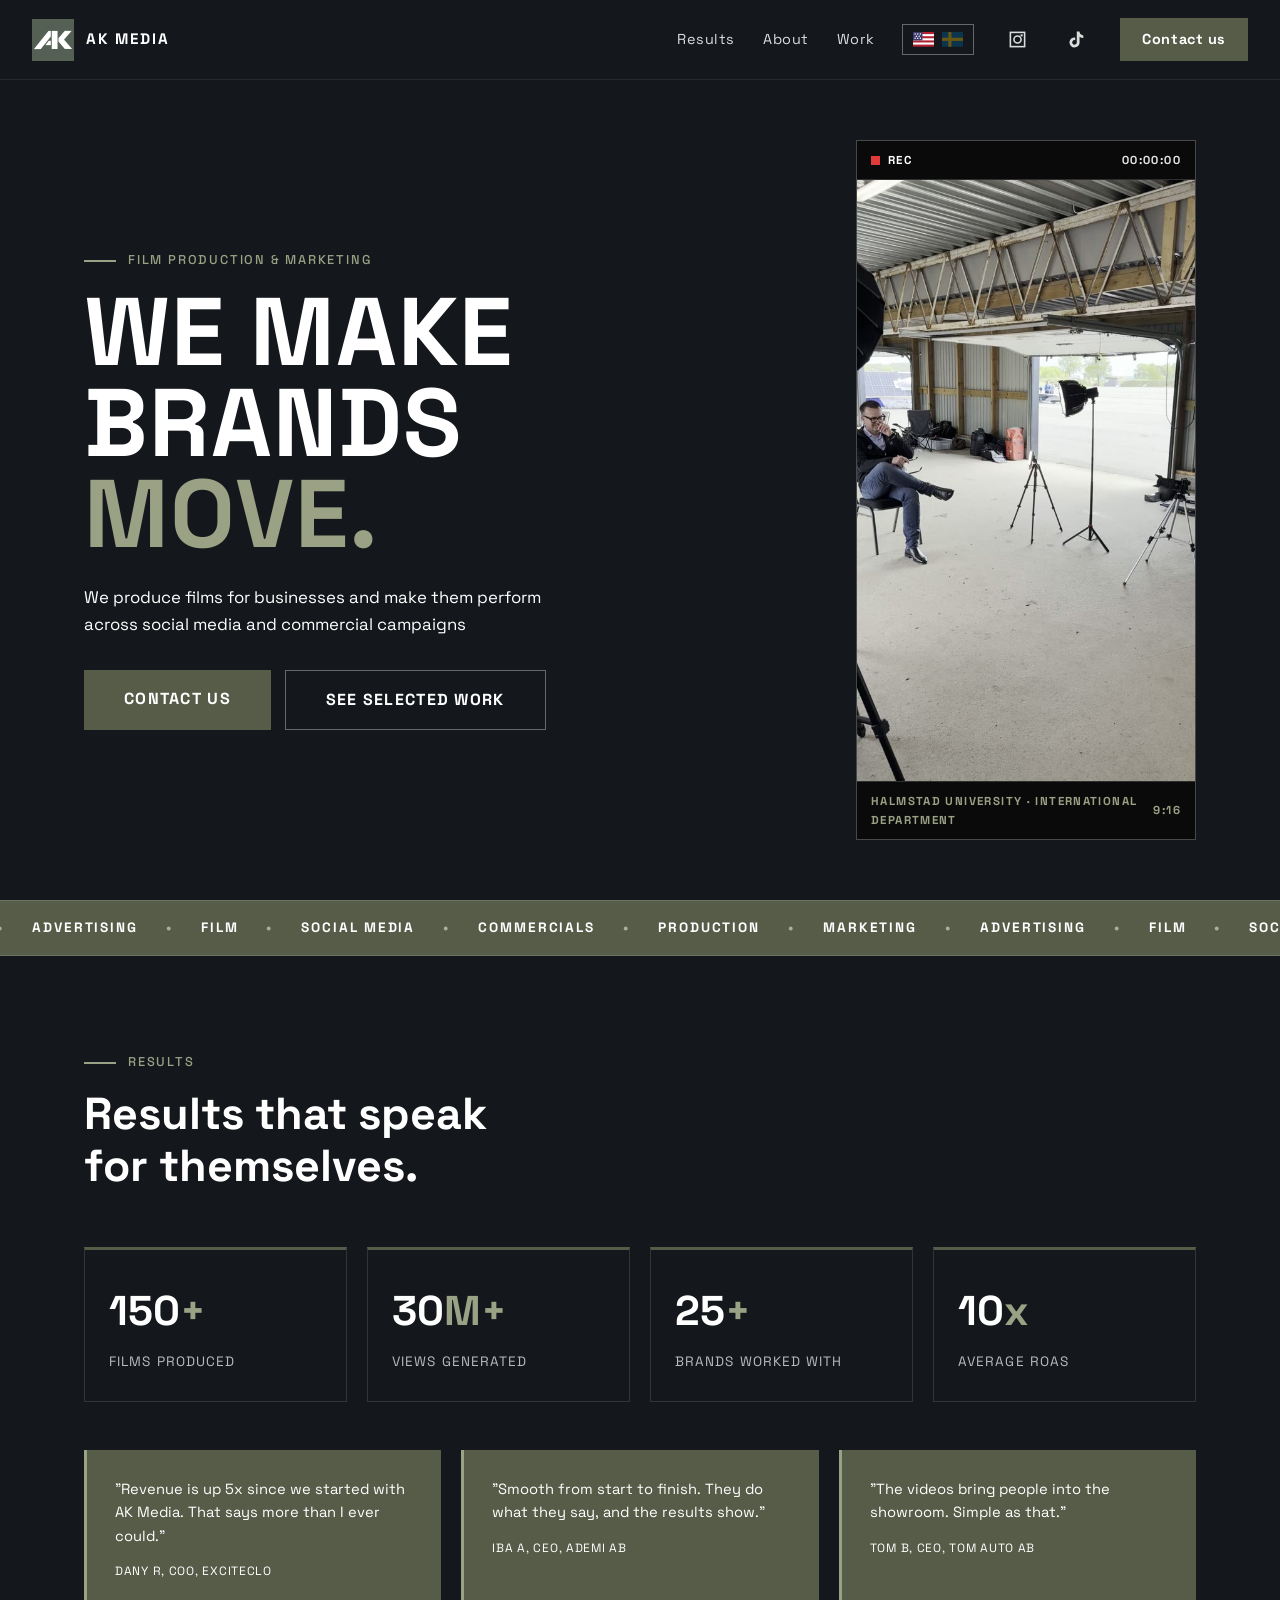
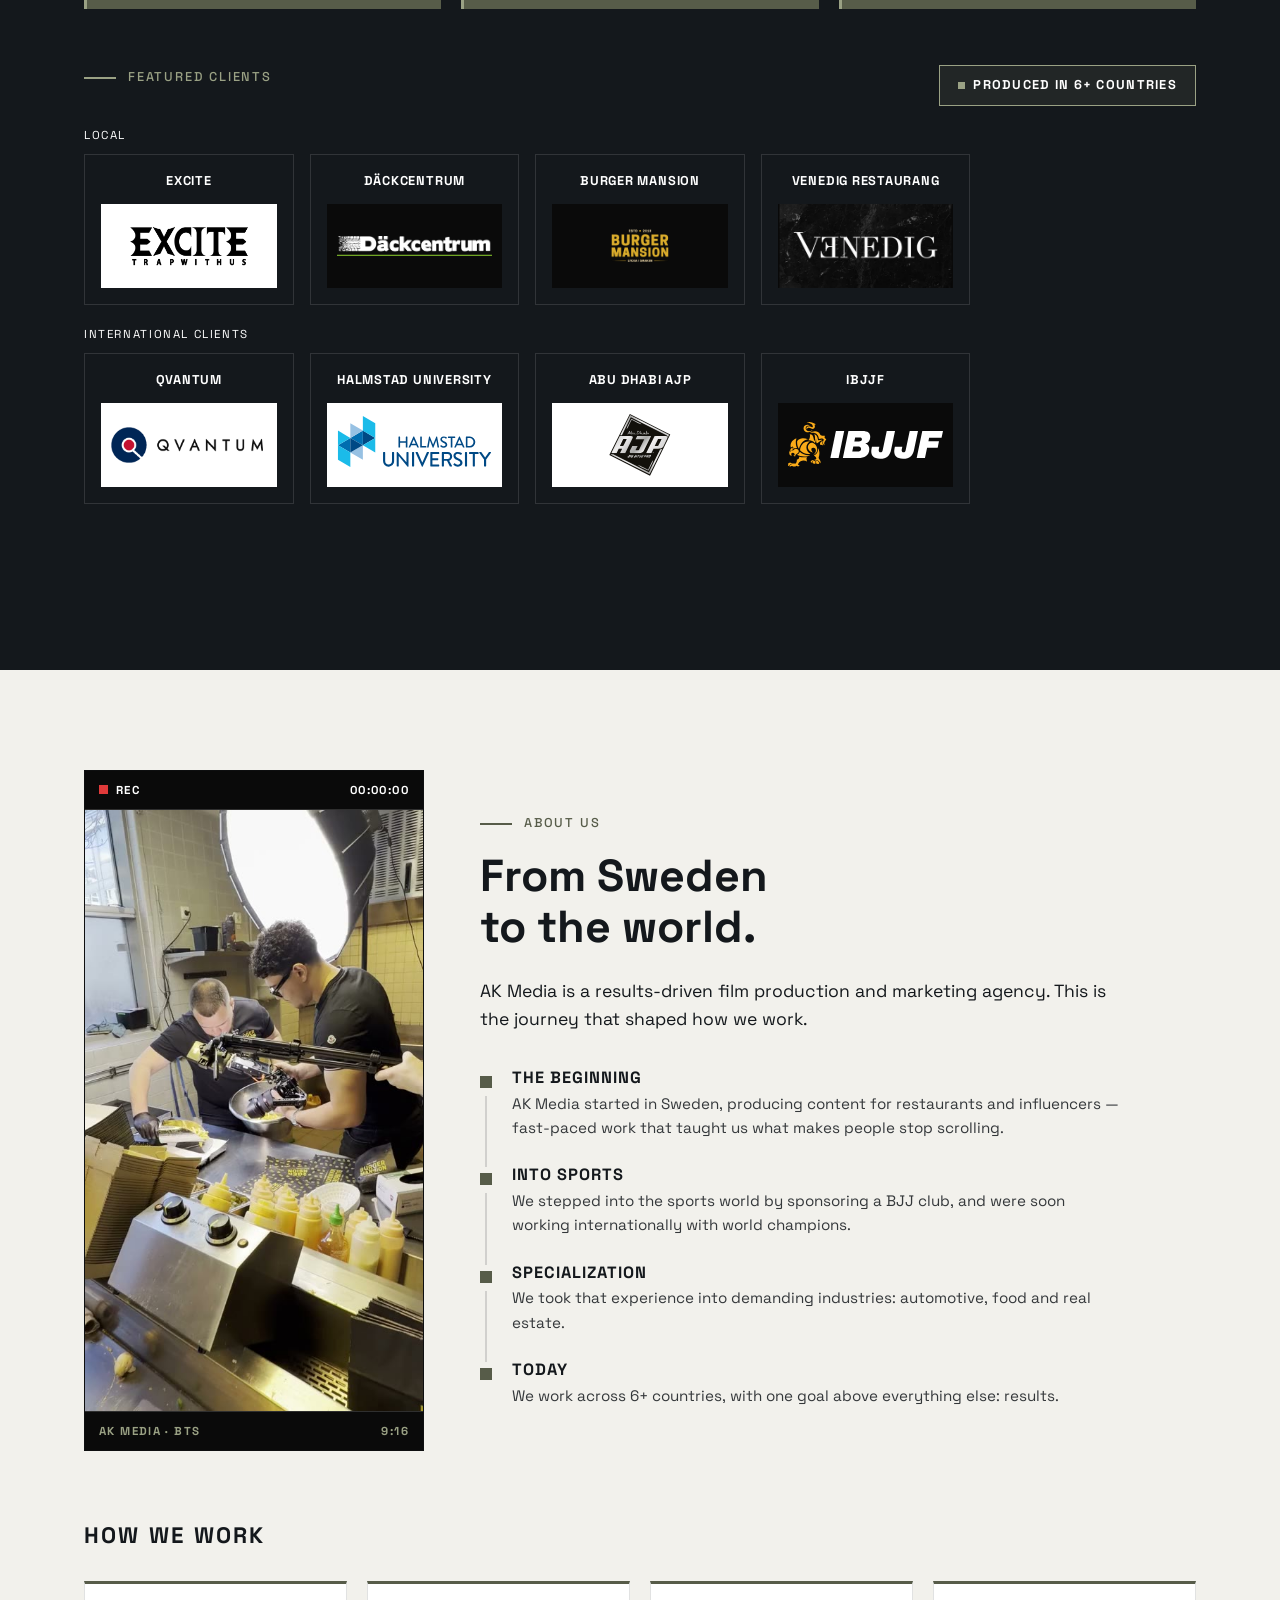
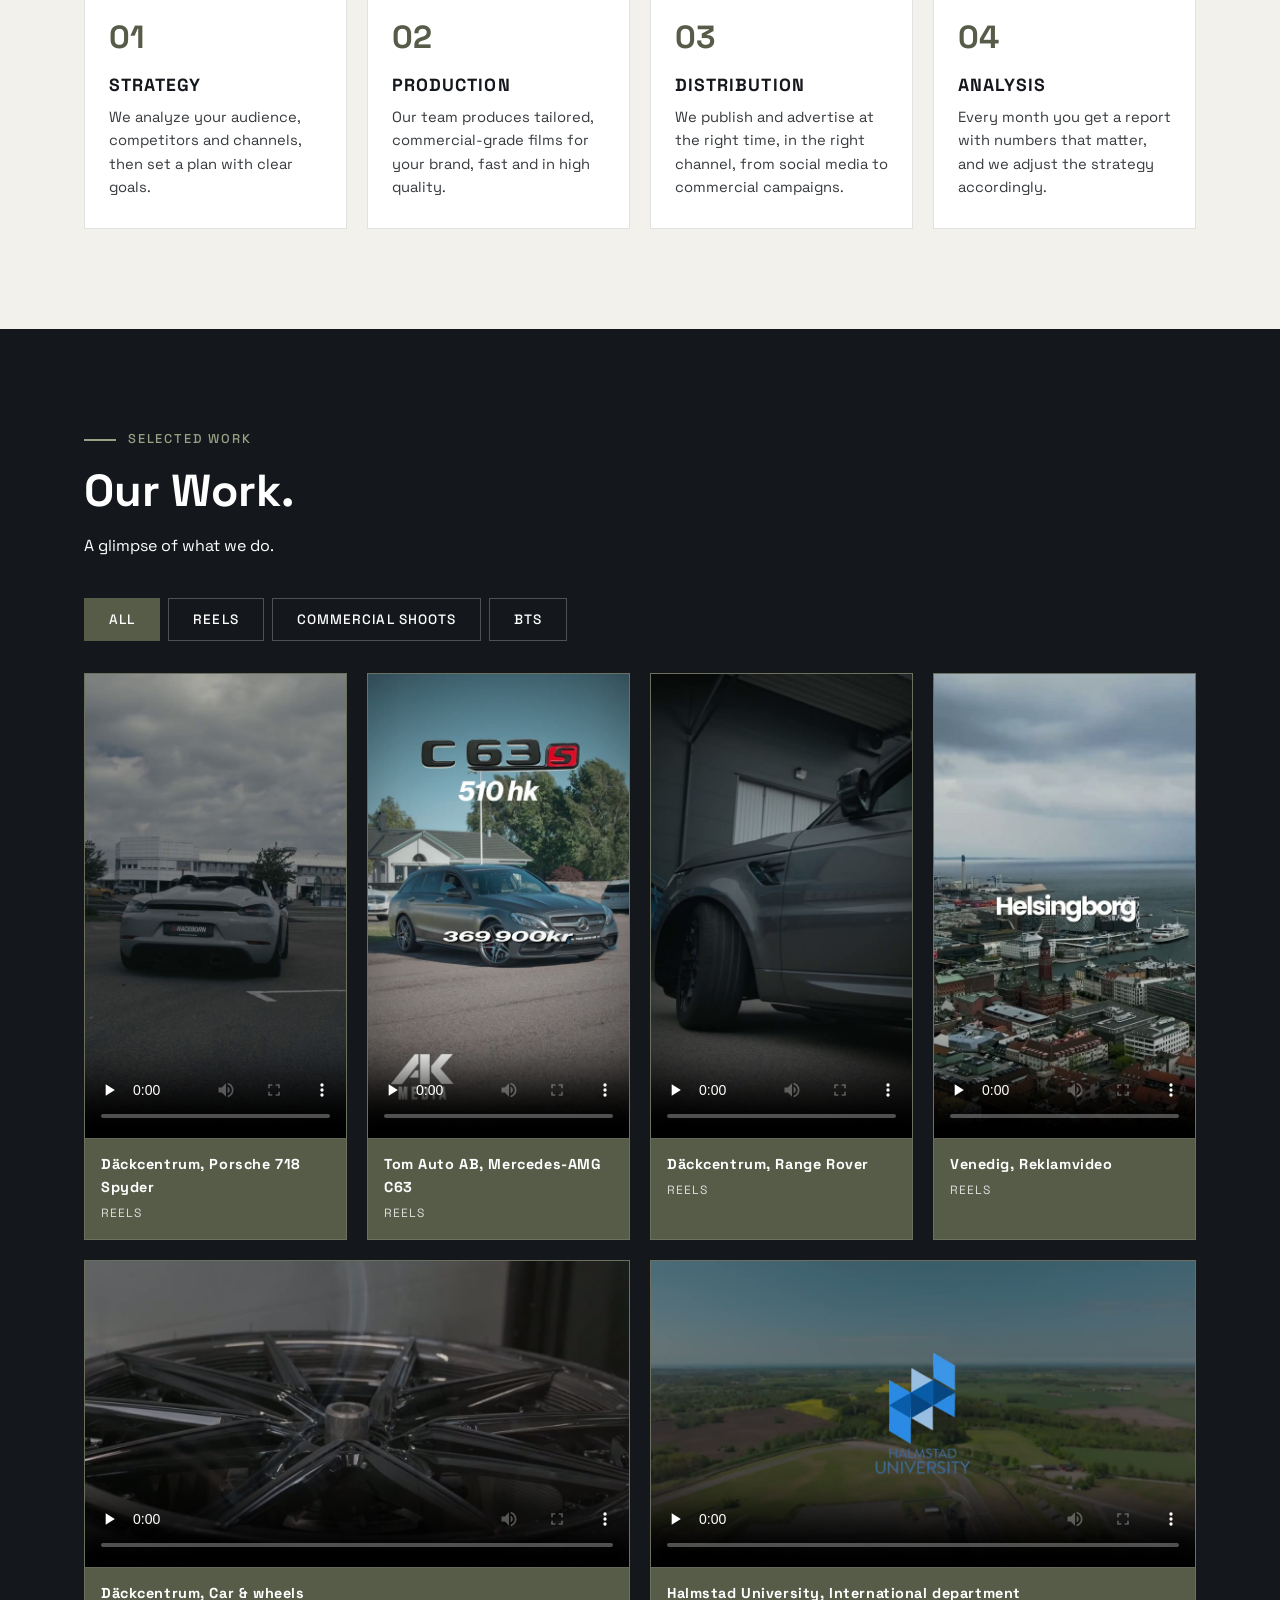
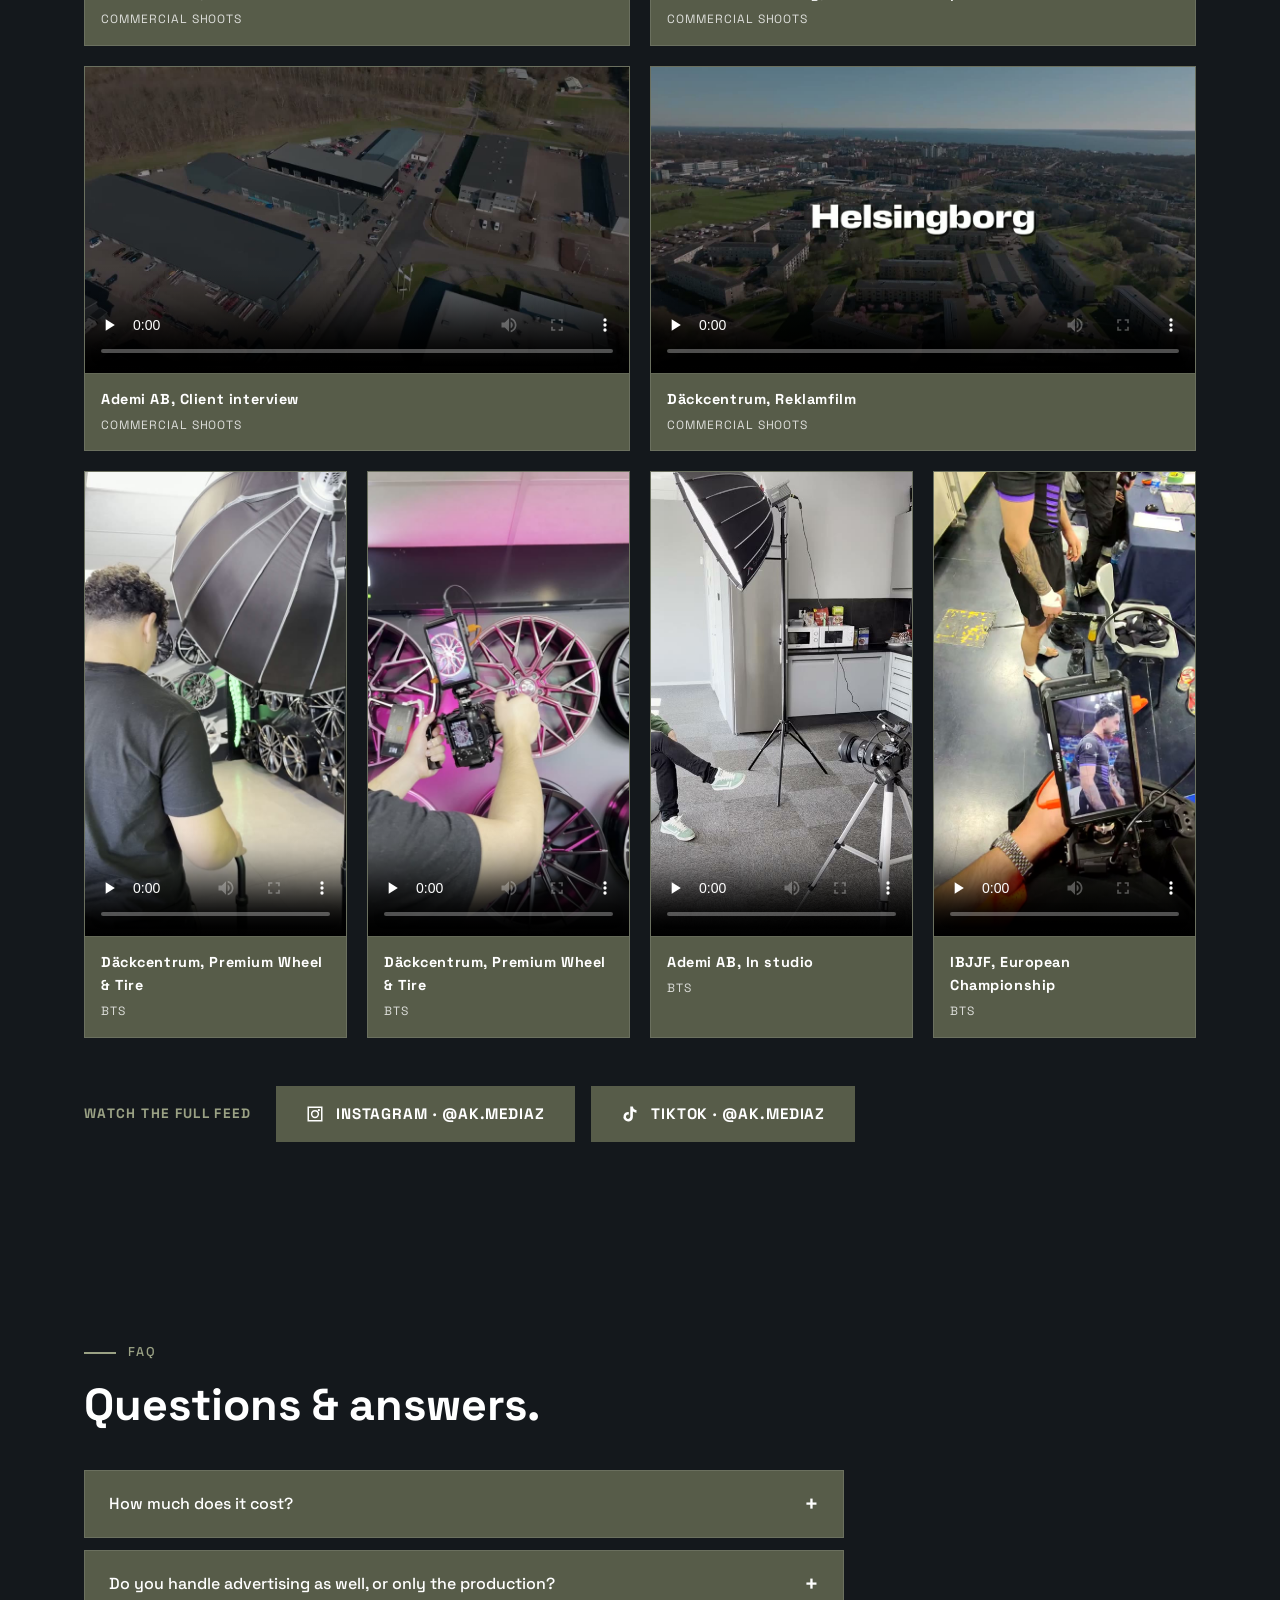
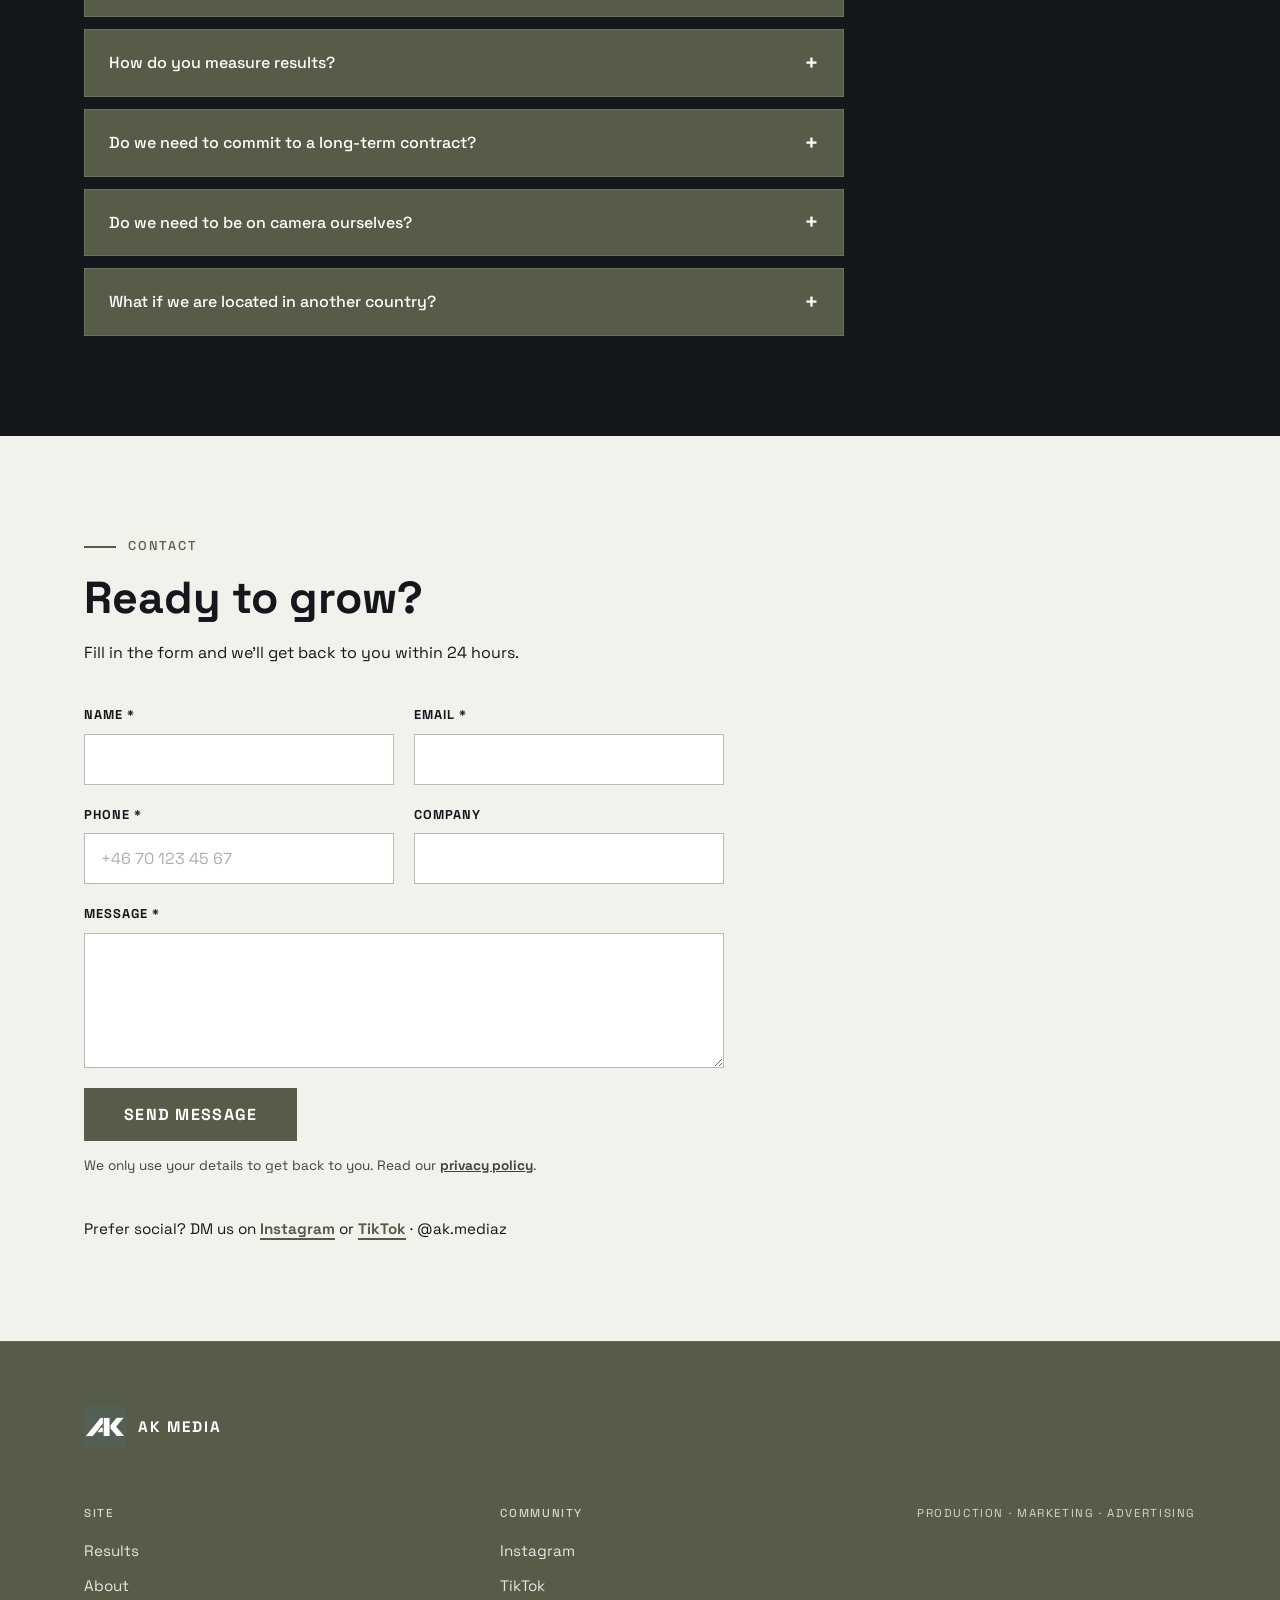
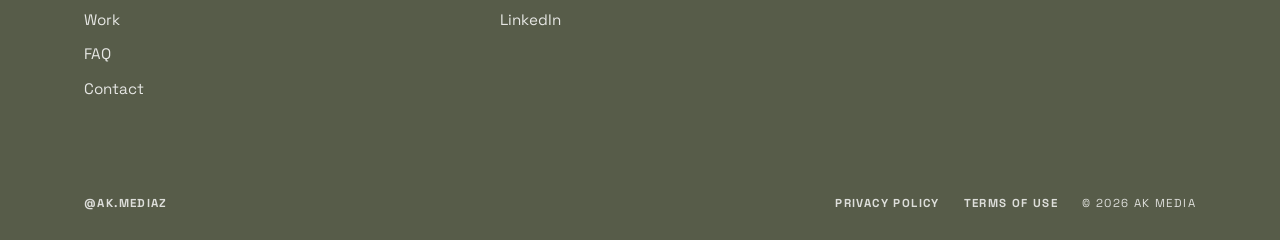
==== commit 416826ac: "Launch checklist: legal pages, 404, SEO files, speed and accessibility - Remove the "Who we work wit" ====
--- a/index.html
+++ b/index.html
@@ -16,17 +16,22 @@
   <meta property="og:image:width" content="1200">
   <meta property="og:image:height" content="630">
   <meta name="twitter:card" content="summary_large_image">
-  <link rel="icon" type="image/png" href="assets/logo.png">
-  <link rel="preconnect" href="https://fonts.googleapis.com">
-  <link rel="preconnect" href="https://fonts.gstatic.com" crossorigin>
-  <link href="https://fonts.googleapis.com/css2?family=Space+Grotesk:wght@400;500;700&display=swap" rel="stylesheet">
+  <link rel="canonical" href="https://www.akmediaz.com/">
+  <link rel="icon" href="favicon.ico" sizes="32x32">
+  <link rel="apple-touch-icon" href="apple-touch-icon.png">
+  <!-- Font is self-hosted (assets/fonts) — no request to Google, see privacy.html -->
+  <link rel="preload" href="assets/fonts/space-grotesk-latin.woff2" as="font" type="font/woff2" crossorigin>
   <link rel="stylesheet" href="styles.css">
+  <!-- Vercel Web Analytics: cookie-free visitor stats. Only works once
+       Analytics is enabled for the project in the Vercel dashboard. -->
+  <script>window.va = window.va || function () { (window.vaq = window.vaq || []).push(arguments); };</script>
+  <script defer src="/_vercel/insights/script.js"></script>
 </head>
 <body>
   <!-- ============ HEADER ============ -->
   <header class="site-header">
     <a href="#top" class="brand">
-      <img src="assets/logo.png" alt="AK Media logo" class="brand-logo">
+      <img src="assets/logo-168.png" alt="AK Media logo" class="brand-logo">
       <span class="brand-name">AK&nbsp;MEDIA</span>
     </a>
     <nav class="site-nav">
@@ -62,7 +67,7 @@
         <h1 class="reveal" data-i18n="hero.title">We make<br>brands<br><span class="accent">move.</span></h1>
         <p class="hero-sub reveal" data-i18n="hero.sub">We produce films for businesses and make them perform across social media and commercial campaigns</p>
         <div class="hero-actions reveal">
-          <a href="#contact" class="btn btn-green" data-i18n="hero.cta1">Book a call</a>
+          <a href="#contact" class="btn btn-green" data-i18n="hero.cta1">Contact us</a>
           <a href="#work" class="btn btn-ghost" data-i18n="hero.cta2">See selected work</a>
         </div>
       </div>
@@ -96,32 +101,6 @@
       </div>
     </div>
   </div>
-
-  <!-- ============ WHO WE WORK WITH: NICHES ============ -->
-  <section class="who">
-    <div class="container">
-      <p class="eyebrow reveal" data-i18n="who.eyebrow">Who we work with</p>
-      <h2 class="reveal" data-i18n="who.title">We know your business.</h2>
-      <div class="niche-grid">
-        <div class="niche reveal">
-          <span class="step-number">01</span>
-          <h3 data-i18n="n1.t">Real estate</h3>
-          <p data-i18n="n1.p">Listings that get seen, and a name people remember. We film the homes, run the ads and make you the go-to agent in your area.</p>
-        </div>
-        <div class="niche reveal">
-          <span class="step-number">02</span>
-          <h3 data-i18n="n2.t">Law firms</h3>
-          <p data-i18n="n2.p">When people need a lawyer, they call the one they already trust. We make the content that builds that trust, and the ads that reach people when they need you.</p>
-        </div>
-        <div class="niche reveal">
-          <span class="step-number">03</span>
-          <h3 data-i18n="n3.t">Dealerships</h3>
-          <p data-i18n="n3.p">Cars that stop the scroll, and ads that bring people to the lot. More test drives, not just more likes.</p>
-        </div>
-      </div>
-      <p class="catch-all reveal"><span data-i18n="who.catch">Not on the list? We work with any business that wants to grow.</span> <a href="#contact" data-i18n="who.cta">Let's talk</a></p>
-    </div>
-  </section>
 
   <!-- ============ 1. RESULTS: STATS, REVIEWS & CLIENTS ============ -->
   <section id="results" class="hero">
@@ -221,7 +200,8 @@
       <div class="about-grid">
         <div class="reel reel-about reveal">
           <div class="reel-bar"><span class="rec"><span class="rec-dot"></span>REC</span><span id="aboutReelTime">00:00:00</span></div>
-          <video id="aboutReelVideo" src="assets/about-reel.mp4" poster="assets/about-reel.jpg" muted playsinline preload="auto" autoplay loop></video>
+          <!-- data-src: script.js loads and plays this only when it nears the viewport -->
+          <video id="aboutReelVideo" data-src="assets/about-reel.mp4" poster="assets/about-reel.jpg" muted playsinline preload="none" loop></video>
           <div class="reel-bar reel-bar-bottom"><span>AK Media · BTS</span><span>9:16</span></div>
         </div>
         <div class="about-copy">
@@ -233,19 +213,19 @@
           </p>
           <ol class="journey">
             <li class="journey-step reveal">
-              <h4 data-i18n="j1.t">The beginning</h4>
+              <h3 data-i18n="j1.t">The beginning</h3>
               <p data-i18n="j1.p">AK Media started in Sweden, producing content for restaurants and influencers — fast-paced work that taught us what makes people stop scrolling.</p>
             </li>
             <li class="journey-step reveal">
-              <h4 data-i18n="j2.t">Into sports</h4>
+              <h3 data-i18n="j2.t">Into sports</h3>
               <p data-i18n="j2.p">We stepped into the sports world by sponsoring a BJJ club, and were soon working internationally with world champions.</p>
             </li>
             <li class="journey-step reveal">
-              <h4 data-i18n="j3.t">Specialization</h4>
+              <h3 data-i18n="j3.t">Specialization</h3>
               <p data-i18n="j3.p">We took that experience into demanding industries: automotive, food and real estate.</p>
             </li>
             <li class="journey-step reveal">
-              <h4 data-i18n="j4.t">Today</h4>
+              <h3 data-i18n="j4.t">Today</h3>
               <p data-i18n="j4.p">We work across 6+ countries, with one goal above everything else: results.</p>
             </li>
           </ol>
@@ -395,6 +375,7 @@
           <span class="field-error" data-for="message" data-i18n="e.message">Please write a message.</span>
         </div>
         <button type="submit" class="btn btn-green" data-i18n="f.send">Send message</button>
+        <p class="form-note" data-i18n="f.note">We only use your details to get back to you. Read our <a href="privacy.html">privacy policy</a>.</p>
         <p class="form-success" id="formSuccess" hidden data-i18n="f.success">Thank you! We'll get back to you within 24 hours.</p>
         <p class="form-error" id="formError" hidden data-i18n="f.error">Something went wrong. Please try again, or DM us on Instagram instead.</p>
       </form>
@@ -413,7 +394,7 @@
   <footer class="site-footer">
     <div class="container">
       <div class="footer-brand">
-        <img src="assets/logo.png" alt="AK Media logo" class="brand-logo">
+        <img src="assets/logo-168.png" alt="AK Media logo" class="brand-logo">
         <span class="brand-name">AK&nbsp;MEDIA</span>
       </div>
 
@@ -437,7 +418,11 @@
 
       <div class="footer-bottom">
         <a href="https://www.instagram.com/ak.mediaz" target="_blank" rel="noopener">@ak.mediaz</a>
-        <p class="footer-copy">© 2026 AK Media</p>
+        <div class="footer-legal">
+          <a href="privacy.html" data-i18n="footer.privacy">Privacy policy</a>
+          <a href="terms.html" data-i18n="footer.terms">Terms of use</a>
+          <p class="footer-copy">© 2026 AK Media</p>
+        </div>
       </div>
     </div>
   </footer>
--- a/styles.css
+++ b/styles.css
@@ -3,6 +3,25 @@
    Rule: sharp corners everywhere. border-radius: 0 on EVERYTHING.
    Colors sampled from the logo.
    ================================================================ */
+
+/* Space Grotesk, self-hosted (OFL). One variable file per subset covers
+   weights 400–700; "latin" includes å/ä/ö. */
+@font-face {
+  font-family: "Space Grotesk";
+  font-style: normal;
+  font-weight: 400 700;
+  font-display: swap;
+  src: url("assets/fonts/space-grotesk-latin.woff2") format("woff2");
+  unicode-range: U+0000-00FF, U+0131, U+0152-0153, U+02BB-02BC, U+02C6, U+02DA, U+02DC, U+0304, U+0308, U+0329, U+2000-206F, U+20AC, U+2122, U+2191, U+2193, U+2212, U+2215, U+FEFF, U+FFFD;
+}
+@font-face {
+  font-family: "Space Grotesk";
+  font-style: normal;
+  font-weight: 400 700;
+  font-display: swap;
+  src: url("assets/fonts/space-grotesk-latin-ext.woff2") format("woff2");
+  unicode-range: U+0100-02BA, U+02BD-02C5, U+02C7-02CC, U+02CE-02D7, U+02DD-02FF, U+0304, U+0308, U+0329, U+1D00-1DBF, U+1E00-1E9F, U+1EF2-1EFF, U+2020, U+20A0-20AB, U+20AD-20C4, U+2113, U+2C60-2C7F, U+A720-A7FF;
+}
 
 :root {
   /* "only light" also opts out of Android Chrome's forced auto-darkening,
@@ -174,28 +193,6 @@
   letter-spacing: 0.06em;
 }
 
-/* ---------------- Who we work with: niche cards ---------------- */
-.who { background: var(--navy); padding: 100px 0 0; }
-.who .eyebrow { color: var(--green-light); }
-
-.niche-grid { display: grid; grid-template-columns: repeat(3, 1fr); gap: 20px; margin-top: 40px; }
-
-.niche {
-  border: 1px solid rgba(255, 255, 255, 0.12);
-  border-top: 3px solid var(--green);
-  padding: 32px 28px;
-}
-.niche .step-number { color: var(--green-light); font-size: 1.1rem; }
-.niche h3 { font-size: 1.5rem; margin: 10px 0 12px; text-transform: uppercase; letter-spacing: 0.04em; }
-.niche p { opacity: 0.85; font-size: 0.97rem; }
-
-.catch-all { margin-top: 36px; font-size: 1.1rem; }
-.catch-all a {
-  color: var(--green-light); font-weight: 700; text-decoration: none;
-  border-bottom: 2px solid var(--green-light); margin-left: 6px;
-}
-.catch-all a:hover { color: var(--white); border-color: var(--white); }
-
 /* ---------------- Hero: reel-first split ---------------- */
 .hero-split {
   background: var(--navy);
@@ -324,7 +321,7 @@
 }
 .journey-step:last-child { padding-bottom: 0; }
 .journey-step:last-child::after { display: none; }
-.journey-step h4 { font-size: 1.02rem; text-transform: uppercase; letter-spacing: 0.06em; margin-bottom: 4px; }
+.journey-step h3 { font-size: 1.02rem; text-transform: uppercase; letter-spacing: 0.06em; margin-bottom: 4px; }
 .journey-step p { font-size: 0.95rem; opacity: 0.85; }
 
 .process-heading { margin: 72px 0 32px; font-size: 1.4rem; text-transform: uppercase; letter-spacing: 0.1em; }
@@ -430,9 +427,10 @@
   border-top: 1px solid rgba(255, 255, 255, 0.08);
 }
 
-.video-meta h5 {
+.video-meta h3 {
   font-size: 0.9rem;
   font-weight: 700;
+  line-height: 1.6;
   letter-spacing: 0.04em;
 }
 
@@ -566,6 +564,9 @@
 .form-field.invalid input,
 .form-field.invalid textarea { border-color: #A03030; }
 
+.form-note { margin-top: 14px; font-size: 0.85rem; opacity: 0.8; }
+.form-note a { color: var(--navy); font-weight: 700; }
+
 .form-success, .form-error { margin-top: 20px; padding: 16px 20px; color: var(--white); font-weight: 700; }
 .form-success { background: var(--green); }
 .form-error { background: #A03030; }
@@ -618,7 +619,28 @@
 }
 .footer-bottom a:hover { opacity: 1; }
 
-.footer-copy { font-size: 0.72rem; text-transform: uppercase; letter-spacing: 0.12em; opacity: 0.55; }
+.footer-legal { display: flex; align-items: center; gap: 24px; flex-wrap: wrap; }
+
+.footer-copy { font-size: 0.72rem; text-transform: uppercase; letter-spacing: 0.12em; opacity: 0.8; }
+
+/* ---------------- Legal pages (privacy.html, terms.html) ---------------- */
+.legal { background: var(--off-white); color: var(--navy); padding: 80px 0 100px; }
+.legal .container { max-width: 760px; }
+.legal h1 { font-size: clamp(2rem, 5vw, 3rem); margin-bottom: 8px; }
+.legal .updated { font-size: 0.9rem; opacity: 0.7; margin-bottom: 32px; }
+.legal h2 { font-size: 1.1rem; text-transform: uppercase; letter-spacing: 0.06em; margin: 40px 0 12px; }
+.legal p, .legal li { margin-bottom: 12px; }
+.legal ul { padding-left: 22px; margin-bottom: 12px; }
+.legal a { color: var(--green); font-weight: 700; }
+.legal a:hover { color: var(--green-dark); }
+
+/* ---------------- 404 ---------------- */
+.not-found { min-height: calc(100vh - 80px); display: flex; align-items: center; padding: 64px 0; }
+.not-found .eyebrow { color: var(--green-light); }
+.not-found h1 { font-size: clamp(2.6rem, 7vw, 5rem); line-height: 0.95; text-transform: uppercase; }
+.not-found h1 .accent { color: var(--green-light); }
+.not-found-sub { max-width: 520px; margin: 24px 0 32px; opacity: 0.85; }
+.not-found-sub span { display: block; margin-top: 8px; font-size: 0.9rem; opacity: 0.8; }
 
 /* ---------------- Scroll reveal animations ---------------- */
 .reveal {
@@ -637,8 +659,6 @@
 .stats-grid > :nth-child(3), .process-grid > :nth-child(3), .clients-grid > :nth-child(3), .journey > :nth-child(3) { --d: 0.16s; }
 .stats-grid > :nth-child(4), .process-grid > :nth-child(4), .clients-grid > :nth-child(4), .journey > :nth-child(4) { --d: 0.24s; }
 .clients-grid > :nth-child(5) { --d: 0.32s; }
-.niche-grid > :nth-child(2) { --d: 0.08s; }
-.niche-grid > :nth-child(3) { --d: 0.16s; }
 .reviews-grid > :nth-child(2) { --d: 0.1s; }
 .reviews-grid > :nth-child(3) { --d: 0.2s; }
 
@@ -655,7 +675,6 @@
 @media (max-width: 900px) {
   .stats-grid { grid-template-columns: repeat(2, 1fr); }
   .reviews-grid { grid-template-columns: 1fr; }
-  .niche-grid { grid-template-columns: 1fr; }
   .process-grid { grid-template-columns: repeat(2, 1fr); }
   .video-grid { grid-template-columns: repeat(2, 1fr); }
   .clients-grid { grid-template-columns: repeat(2, 1fr); }
@@ -680,10 +699,7 @@
   .container { padding: 0 18px; }
   .hero { padding: 52px 0 60px; }
   .about, .preview, .faq, .contact { padding: 60px 0; }
-  .who { padding-top: 52px; }
-  .niche { padding: 24px 20px; }
-  .niche h3 { font-size: 1.25rem; }
-  .catch-all { font-size: 1rem; }
+  .legal { padding: 48px 0 64px; }
   .faq-item summary { padding: 16px 18px; }
   .faq-item p { padding: 0 18px 18px; }
   .hero-split { min-height: 0; padding: 44px 0 56px; }
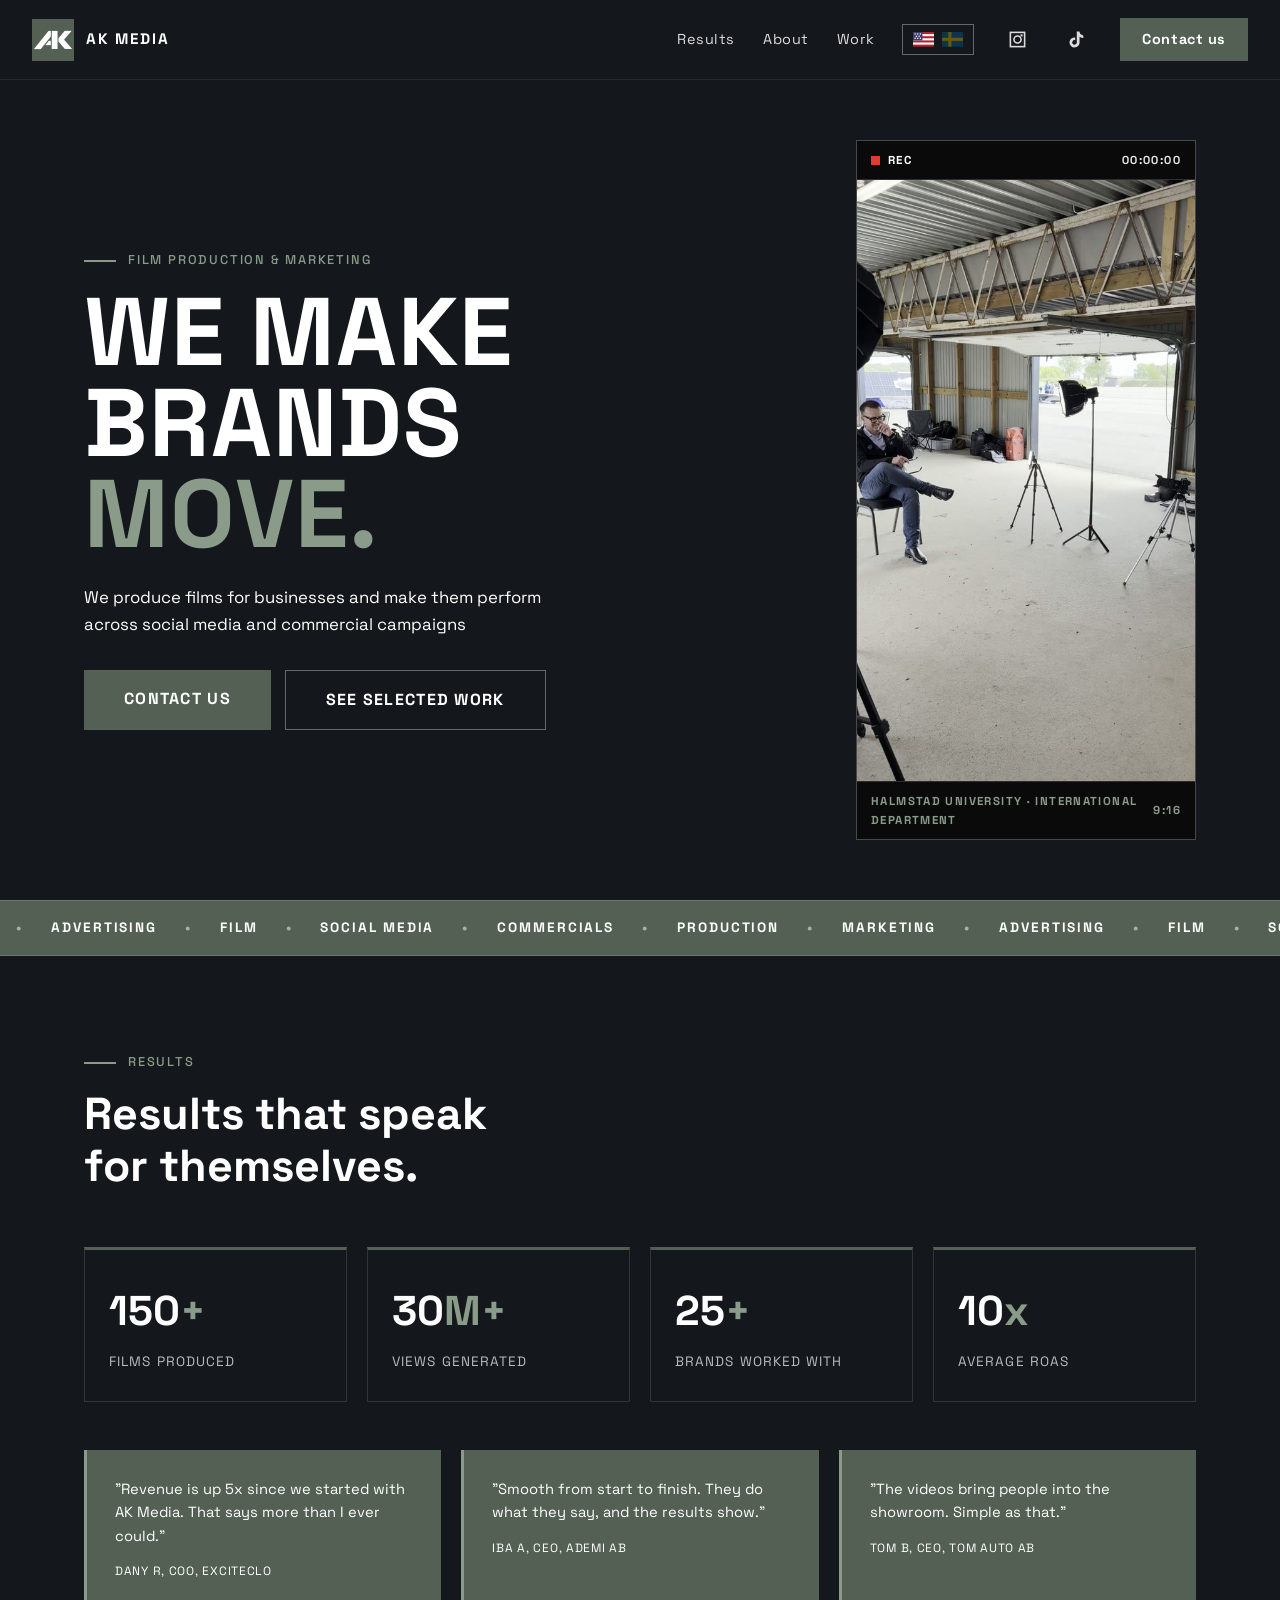
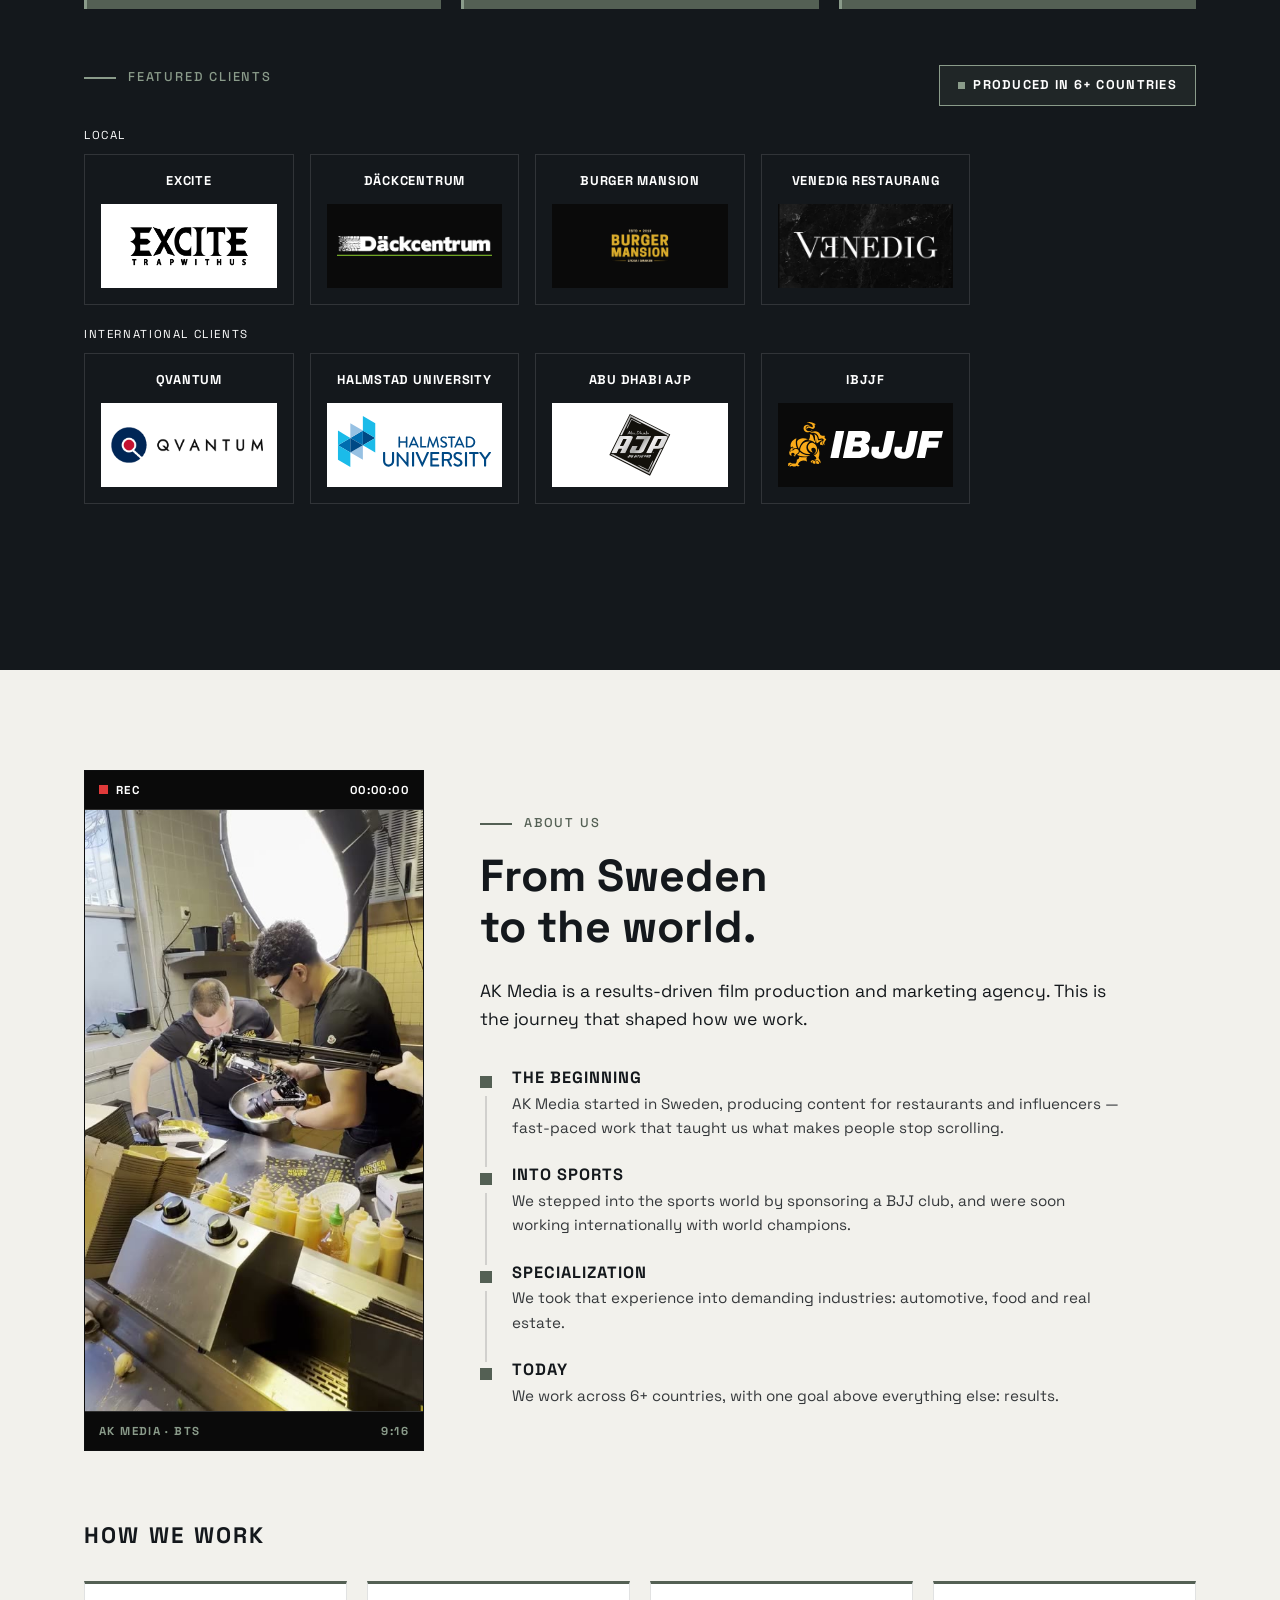
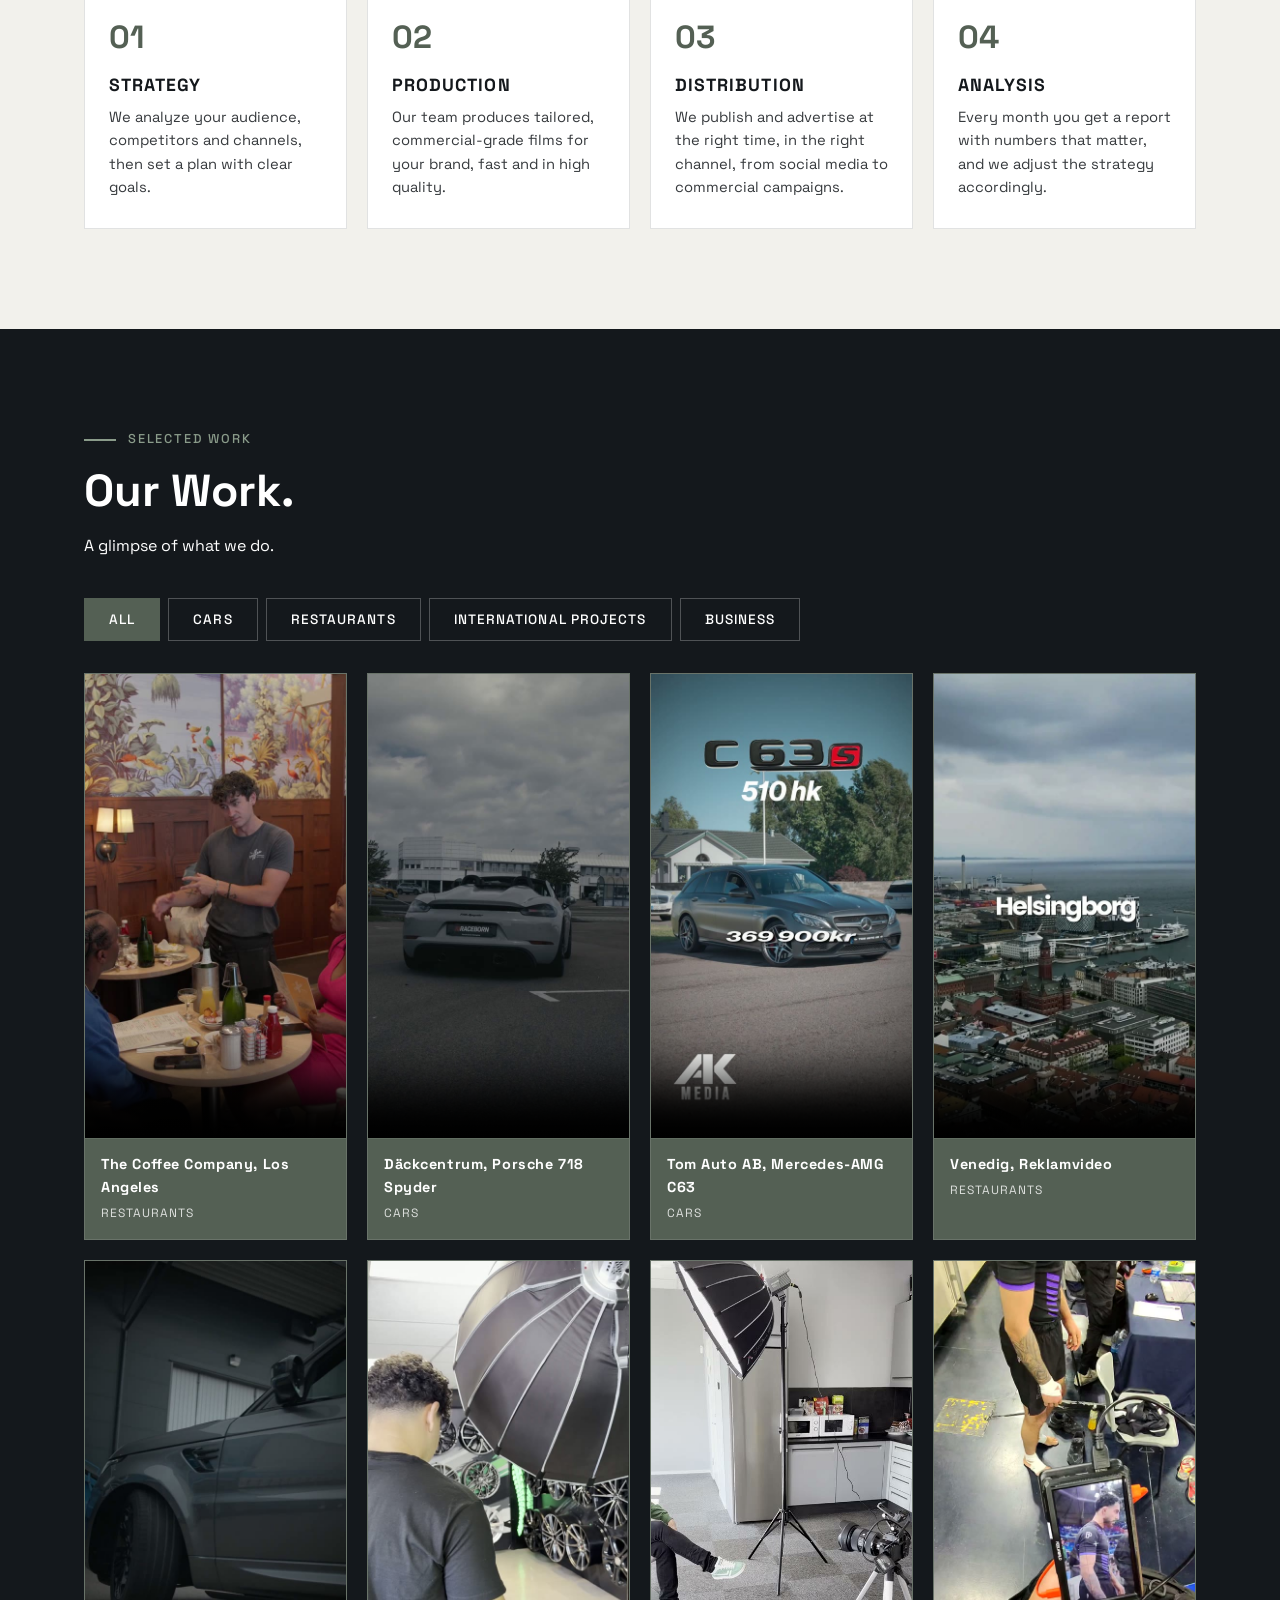
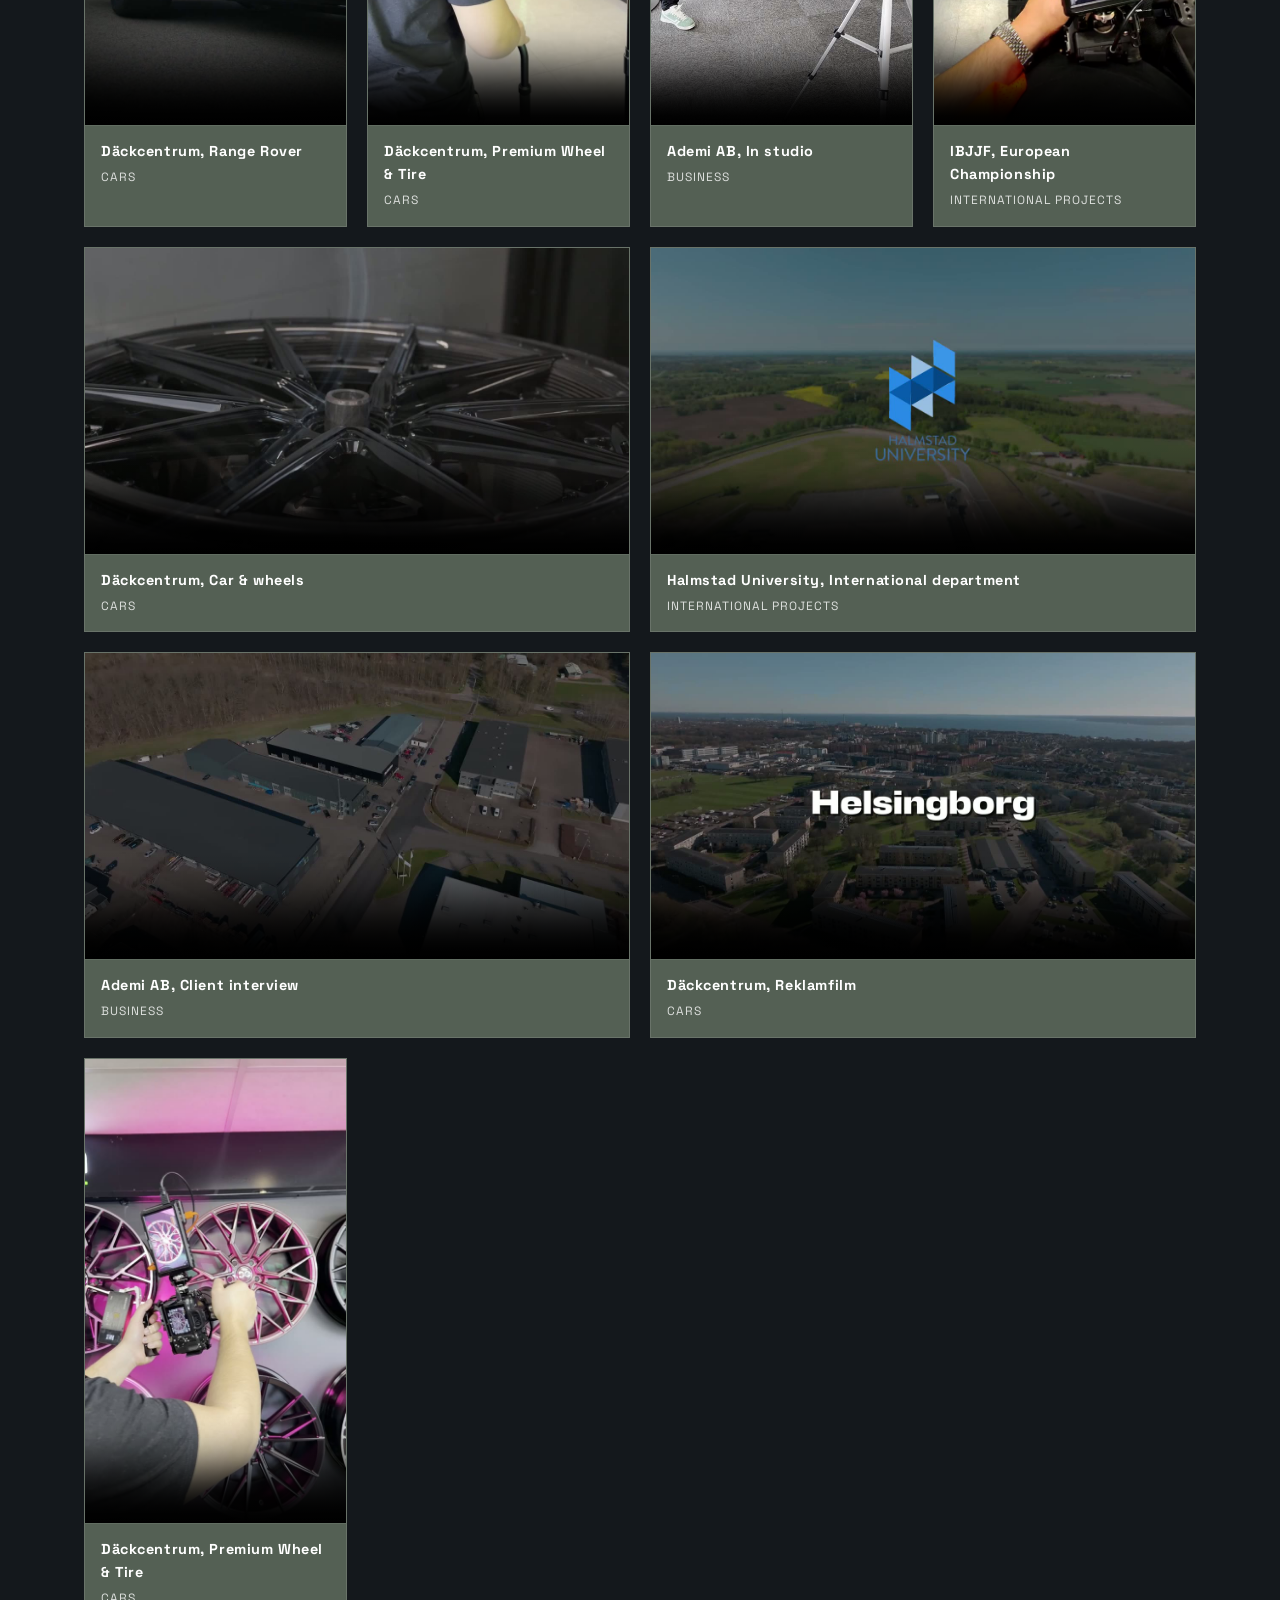
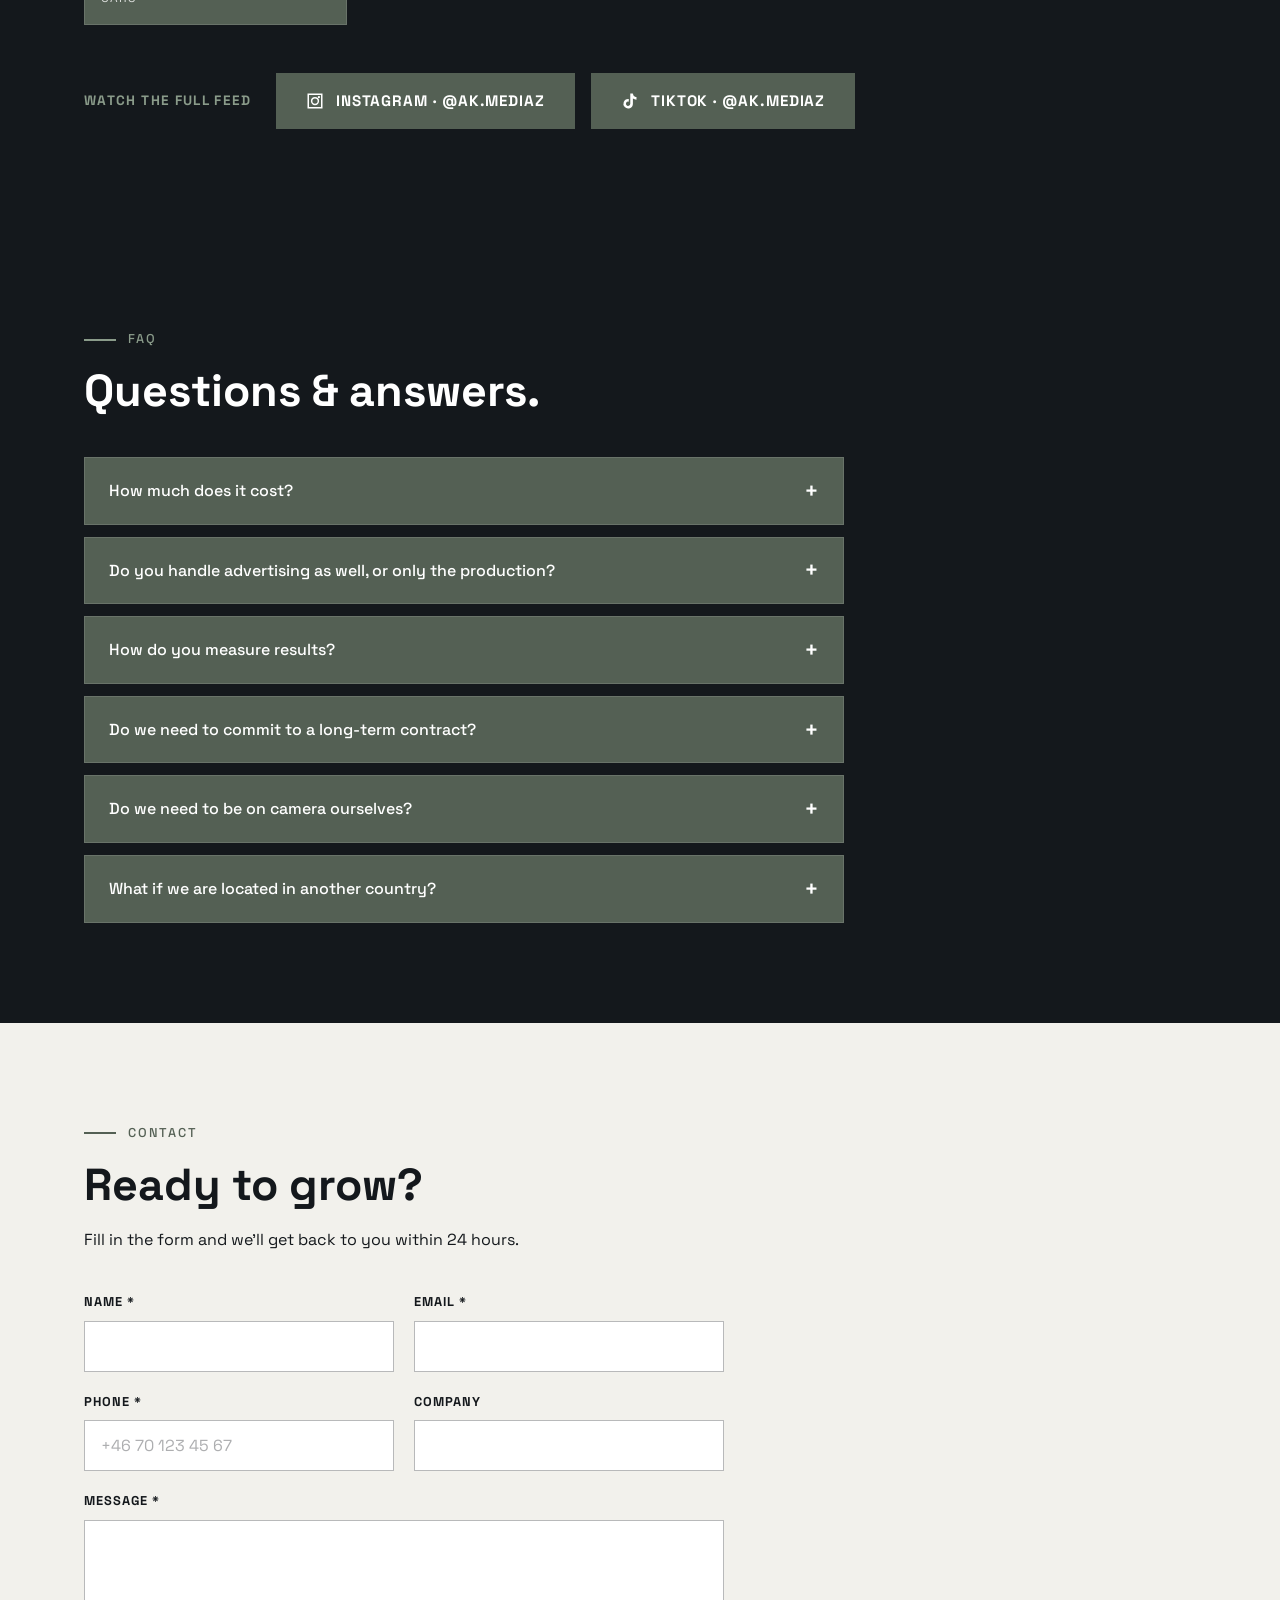
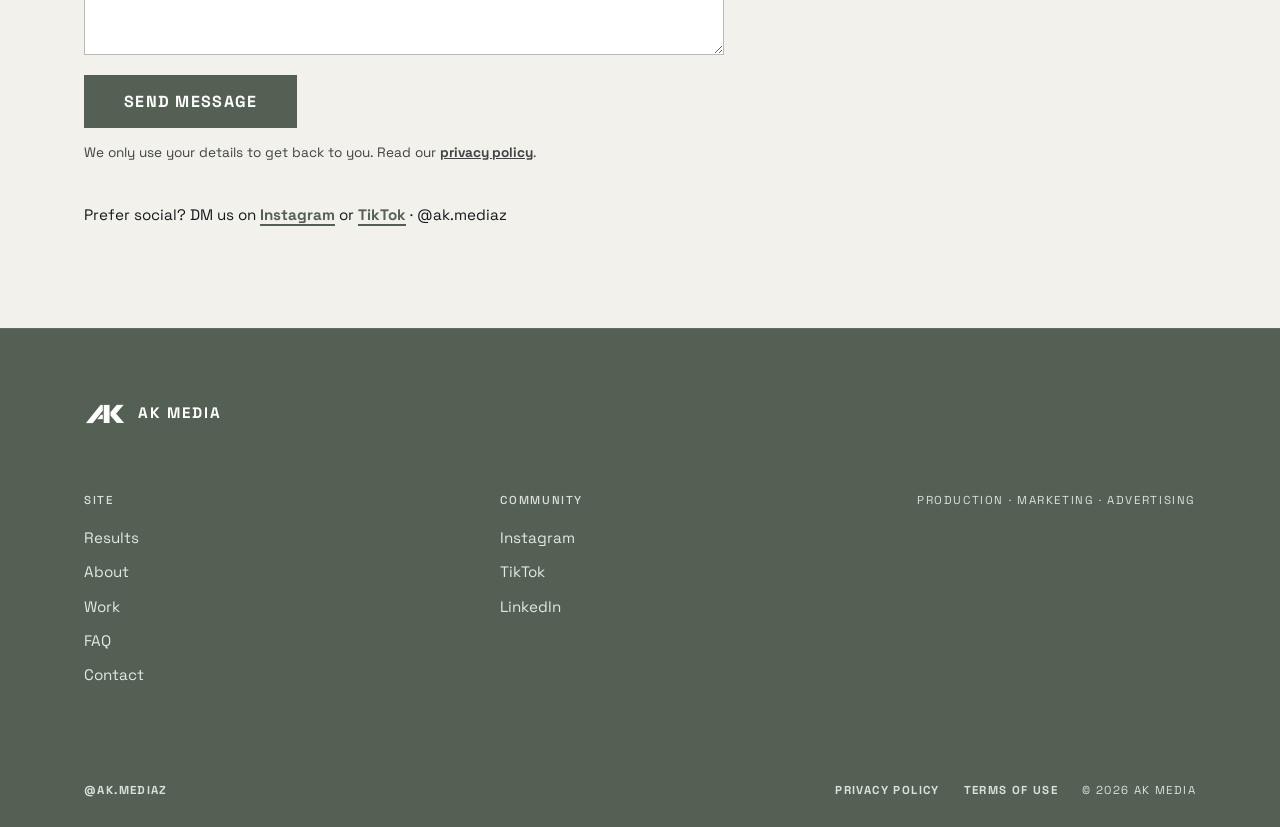
==== commit 7b601f6d: "Add Coffee Company video, sort work by new categories Replaces the Reels, Commercial and BTS tabs wi" ====
--- a/index.html
+++ b/index.html
@@ -267,9 +267,10 @@
 
       <div class="tabs reveal" role="tablist">
         <button class="tab active" role="tab" data-category="all" data-i18n="tab.all">All</button>
-        <button class="tab" role="tab" data-category="reels" data-i18n="tab.reels">Reels</button>
-        <button class="tab" role="tab" data-category="commercial" data-i18n="tab.commercial">Commercial shoots</button>
-        <button class="tab" role="tab" data-category="bts" data-i18n="tab.bts">BTS</button>
+        <button class="tab" role="tab" data-category="cars" data-i18n="tab.cars">Cars</button>
+        <button class="tab" role="tab" data-category="restaurants" data-i18n="tab.restaurants">Restaurants</button>
+        <button class="tab" role="tab" data-category="international" data-i18n="tab.international">International projects</button>
+        <button class="tab" role="tab" data-category="business" data-i18n="tab.business">Business</button>
       </div>
 
       <div class="video-grid" id="videoGrid">
--- a/styles.css
+++ b/styles.css
@@ -29,9 +29,9 @@
   color-scheme: only light;
   interpolate-size: allow-keywords; /* lets height animate to auto (FAQ) */
   --navy: #14181C;
-  --green: #575C49;        /* logo green */
-  --green-dark: #464A3A;   /* hover */
-  --green-light: #9AA184;  /* small accent text on dark backgrounds */
+  --green: #546054;        /* logo green — exact pixel value of assets/logo.png */
+  --green-dark: #454F45;   /* hover — same hue, darker */
+  --green-light: #8A9B8A;  /* small accent text on dark backgrounds — same hue, lighter */
   --white: #FFFFFF;
   --off-white: #F2F1EC;
   --font: "Space Grotesk", system-ui, -apple-system, sans-serif;
@@ -243,7 +243,7 @@
   display: inline-flex; align-items: center; gap: 8px;
   padding: 9px 18px;
   border: 1px solid var(--green-light);
-  background: rgba(154, 161, 132, 0.1);
+  background: rgba(138, 155, 138, 0.1);
   color: var(--white); font-size: 0.8rem; font-weight: 700;
   text-transform: uppercase; letter-spacing: 0.1em;
 }
@@ -386,7 +386,7 @@
 }
 
 /* Landscape clips get a double-width 16:9 card instead of a cropped sliver */
-.video-card.wide { grid-column: span 2; }
+.video-card.wide { grid-column: span 2; align-self: start; }
 .video-card.wide video { aspect-ratio: 16 / 9; }
 
 /* Fullscreen: keep the video's own aspect ratio, bars on the sides */
@@ -596,7 +596,7 @@
 }
 
 .footer-heading {
-  font-size: 0.72rem; font-weight: 500; color: rgba(255, 255, 255, 0.75);
+  font-size: 0.72rem; font-weight: 500; color: rgba(255, 255, 255, 0.8);
   text-transform: uppercase; letter-spacing: 0.14em; margin-bottom: 12px;
 }
 
@@ -607,7 +607,7 @@
 .footer-col a:hover { opacity: 1; }
 
 .footer-tagline {
-  justify-self: end; font-size: 0.72rem; color: rgba(255, 255, 255, 0.75);
+  justify-self: end; font-size: 0.72rem; color: rgba(255, 255, 255, 0.8);
   text-transform: uppercase; letter-spacing: 0.14em;
 }
 
